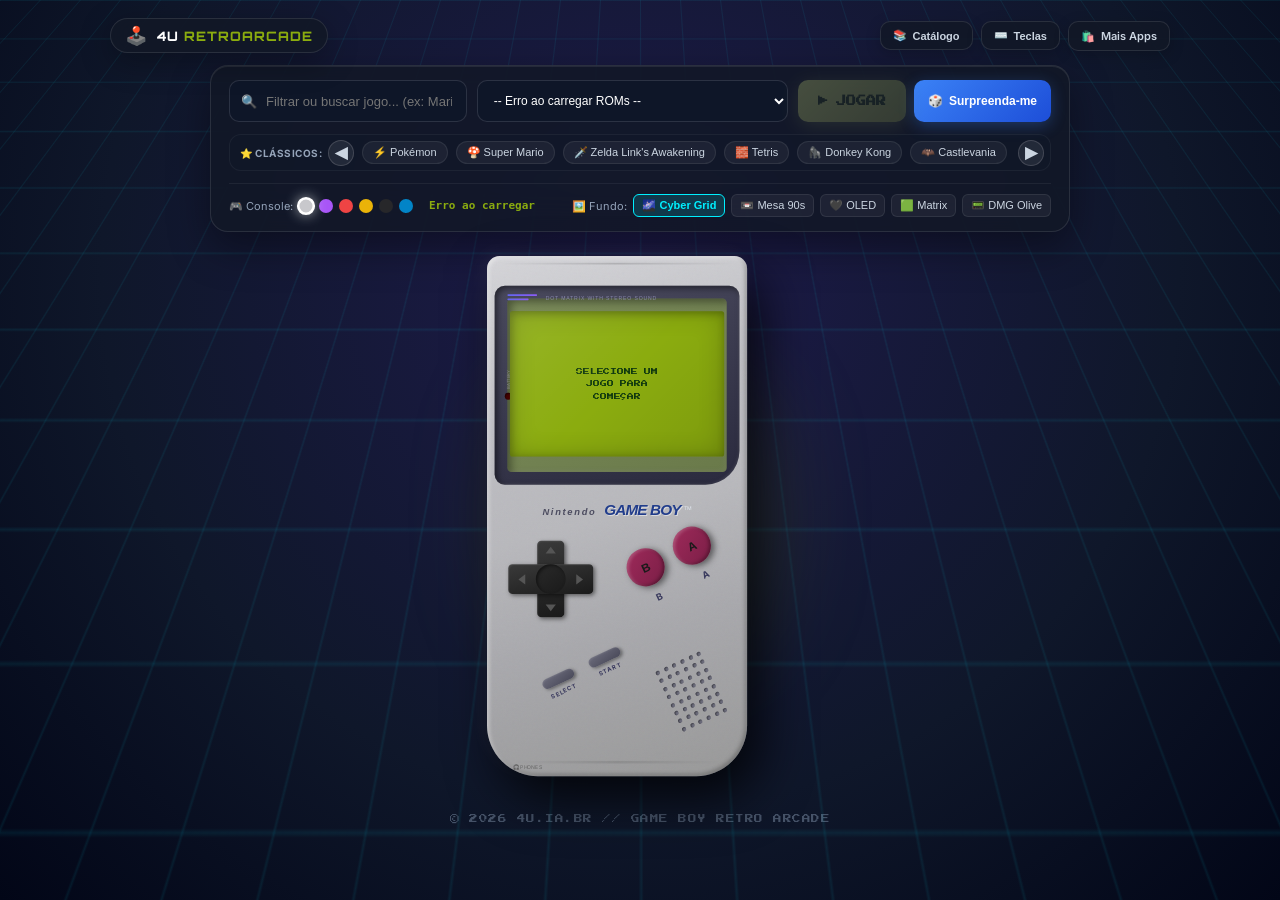
==== index.html @ d4510897 "deploy: auto-sync gameboy" ====
<!DOCTYPE html>
<html lang="pt-BR">
<head>
    <meta charset="UTF-8">
    <meta name="viewport" content="width=device-width, initial-scale=1.0, maximum-scale=1.0, user-scalable=no">
    <title>Game Boy Classic // 4U RetroArcade</title>
    <link rel="preconnect" href="https://fonts.googleapis.com">
    <link rel="preconnect" href="https://fonts.gstatic.com" crossorigin>
    <link href="https://fonts.googleapis.com/css2?family=Press+Start+2P&family=Inter:wght@400;500;600;700;800&family=Orbitron:wght@600;800;900&display=swap" rel="stylesheet">
    <style>
        * {
            margin: 0;
            padding: 0;
            box-sizing: border-box;
        }

        :root {
            --accent-gb: #8bac0f;
            --accent-gb-dark: #0f380f;
            --accent-cyan: #00f0ff;
            --bg-glass: rgba(18, 24, 38, 0.85);
            --border-glass: rgba(255, 255, 255, 0.1);
        }

        body {
            min-height: 100vh;
            display: flex;
            flex-direction: column;
            align-items: center;
            justify-content: flex-start;
            font-family: 'Inter', -apple-system, BlinkMacSystemFont, sans-serif;
            color: #e2e8f0;
            position: relative;
            overflow-x: hidden;
            background-color: #0d1117;
            transition: background 0.4s ease;
        }

        /* ── THEMES DE FUNDO (WALLPAPERS) ────────────────────────── */
        body.theme-cybergrid {
            background: radial-gradient(circle at 50% 30%, #1e1b4b 0%, #0f172a 60%, #020617 100%);
        }
        body.theme-cybergrid::before {
            content: '';
            position: fixed;
            inset: 0;
            background-image: 
                linear-gradient(rgba(0, 240, 255, 0.07) 1px, transparent 1px),
                linear-gradient(90deg, rgba(0, 240, 255, 0.07) 1px, transparent 1px);
            background-size: 40px 40px;
            perspective: 600px;
            transform: perspective(300px) rotateX(25deg);
            transform-origin: center top;
            pointer-events: none;
            z-index: 0;
        }

        body.theme-90sdesk {
            background: radial-gradient(circle at 50% 20%, #291e14 0%, #17110c 60%, #0a0705 100%);
        }
        body.theme-90sdesk::before {
            content: '';
            position: fixed;
            inset: 0;
            background: radial-gradient(circle at 50% 10%, rgba(251, 191, 36, 0.15), transparent 70%);
            pointer-events: none;
            z-index: 0;
        }

        body.theme-oled {
            background: #030508;
        }
        body.theme-oled::before {
            content: '';
            position: fixed;
            inset: 0;
            background: radial-gradient(circle at 50% 40%, rgba(139, 172, 15, 0.08), transparent 60%);
            pointer-events: none;
            z-index: 0;
        }

        body.theme-matrix {
            background: radial-gradient(circle at 50% 30%, #052e16 0%, #021a0d 60%, #010d06 100%);
        }
        body.theme-matrix::before {
            content: '';
            position: fixed;
            inset: 0;
            background-image: linear-gradient(rgba(34, 197, 94, 0.08) 1px, transparent 1px);
            background-size: 100% 4px;
            pointer-events: none;
            z-index: 0;
        }

        body.theme-dmg {
            background: radial-gradient(circle at 50% 30%, #3f4e1f 0%, #273111 60%, #141a08 100%);
        }

        /* ── HEADER SUPERIOR (TOP NAV) ───────────────────────────── */
        .top-navbar {
            width: 100%;
            max-width: 1100px;
            padding: 12px 20px;
            display: flex;
            justify-content: space-between;
            align-items: center;
            z-index: 20;
            margin-top: 6px;
        }

        .brand-pill {
            display: flex;
            align-items: center;
            gap: 10px;
            background: var(--bg-glass);
            backdrop-filter: blur(16px);
            border: 1px solid var(--border-glass);
            padding: 6px 14px;
            border-radius: 999px;
            box-shadow: 0 8px 32px rgba(0,0,0,0.3);
            text-decoration: none;
            color: #fff;
            transition: all 0.2s ease;
        }
        .brand-pill:hover {
            border-color: var(--accent-gb);
            box-shadow: 0 0 15px rgba(139, 172, 15, 0.4);
        }

        .brand-icon {
            font-size: 18px;
            animation: bounce 2s infinite ease-in-out;
        }
        @keyframes bounce {
            0%, 100% { transform: translateY(0); }
            50% { transform: translateY(-3px); }
        }

        .brand-title {
            font-family: 'Orbitron', sans-serif;
            font-size: 13px;
            font-weight: 800;
            letter-spacing: 1px;
        }
        .brand-title span {
            color: var(--accent-gb);
        }

        .top-actions {
            display: flex;
            align-items: center;
            gap: 8px;
        }

        .nav-btn {
            background: var(--bg-glass);
            backdrop-filter: blur(16px);
            border: 1px solid var(--border-glass);
            color: #cbd5e1;
            padding: 7px 12px;
            border-radius: 10px;
            font-size: 11px;
            font-weight: 600;
            cursor: pointer;
            display: flex;
            align-items: center;
            gap: 6px;
            transition: all 0.2s ease;
            text-decoration: none;
            box-shadow: 0 4px 15px rgba(0,0,0,0.2);
        }
        .nav-btn:hover {
            border-color: var(--accent-cyan);
            color: #fff;
            transform: translateY(-1px);
        }

        /* ── CONTAINER PRINCIPAL ─────────────────────────────────── */
        .main-stage {
            display: flex;
            flex-direction: column;
            align-items: center;
            gap: 14px;
            z-index: 10;
            width: 100%;
            max-width: 1000px;
            padding: 0 16px 30px;
        }

        /* ── PAINEL DE CONTROLE / SELEÇÃO DE JOGOS ───────────────── */
        .control-dock {
            width: 100%;
            max-width: 860px;
            background: var(--bg-glass);
            backdrop-filter: blur(20px);
            border: 1px solid var(--border-glass);
            border-radius: 18px;
            padding: 14px 18px;
            box-shadow: 0 16px 40px rgba(0, 0, 0, 0.4), inset 0 1px 0 rgba(255,255,255,0.08);
            display: flex;
            flex-direction: column;
            gap: 12px;
            animation: fadeInDown 0.3s ease;
        }

        .dock-main-row {
            display: flex;
            align-items: center;
            gap: 10px;
            flex-wrap: wrap;
        }

        /* Input de Busca com autocomplete instantâneo */
        .search-wrap {
            position: relative;
            flex: 1;
            min-width: 220px;
        }

        .search-icon {
            position: absolute;
            left: 12px;
            top: 50%;
            transform: translateY(-50%);
            font-size: 13px;
            color: #94a3b8;
            pointer-events: none;
        }

        .search-input {
            width: 100%;
            height: 42px;
            background: rgba(15, 23, 42, 0.85);
            border: 1px solid rgba(255, 255, 255, 0.12);
            border-radius: 10px;
            padding: 0 14px 0 36px;
            color: #fff;
            font-size: 13px;
            font-weight: 500;
            outline: none;
            transition: all 0.2s ease;
        }
        .search-input:focus {
            border-color: var(--accent-gb);
            box-shadow: 0 0 15px rgba(139, 172, 15, 0.3);
            background: rgba(15, 23, 42, 0.95);
        }

        /* Dropdown nativo estilizado */
        .rom-dropdown {
            height: 42px;
            background: rgba(15, 23, 42, 0.85);
            color: #fff;
            padding: 0 12px;
            border: 1px solid rgba(255, 255, 255, 0.12);
            border-radius: 10px;
            font-size: 12px;
            cursor: pointer;
            outline: none;
            flex: 1.2;
            min-width: 200px;
            transition: all 0.2s ease;
        }
        .rom-dropdown:focus {
            border-color: var(--accent-gb);
        }
        .rom-dropdown option {
            background: #0f172a;
            color: #fff;
            padding: 8px;
        }

        .action-btn-play {
            height: 42px;
            background: linear-gradient(135deg, #8bac0f 0%, #607908 100%);
            color: #0f380f;
            border: none;
            padding: 0 20px;
            border-radius: 10px;
            font-family: 'Press Start 2P', cursive;
            font-size: 10px;
            font-weight: 700;
            cursor: pointer;
            box-shadow: 0 4px 20px rgba(139, 172, 15, 0.4);
            display: inline-flex;
            align-items: center;
            gap: 8px;
            transition: all 0.2s ease;
            white-space: nowrap;
        }
        .action-btn-play:hover:not(:disabled) {
            transform: translateY(-2px) scale(1.02);
            box-shadow: 0 6px 25px rgba(139, 172, 15, 0.6);
            filter: brightness(1.1);
        }
        .action-btn-play:active:not(:disabled) {
            transform: translateY(0);
        }
        .action-btn-play:disabled {
            opacity: 0.4;
            cursor: not-allowed;
            filter: grayscale(0.6);
        }

        .action-btn-random {
            height: 42px;
            background: linear-gradient(135deg, #3b82f6 0%, #1d4ed8 100%);
            color: #fff;
            border: none;
            padding: 0 14px;
            border-radius: 10px;
            font-size: 12px;
            font-weight: 600;
            cursor: pointer;
            display: inline-flex;
            align-items: center;
            gap: 6px;
            transition: all 0.2s ease;
            box-shadow: 0 4px 15px rgba(59, 130, 246, 0.3);
        }
        .action-btn-random:hover {
            transform: translateY(-1px);
            box-shadow: 0 6px 20px rgba(59, 130, 246, 0.5);
        }

        /* ── LINHA DE FAVORITOS (QUICK PICKS CAROUSEL) ───────────── */
        .quick-picks-container {
            display: flex;
            align-items: center;
            gap: 6px;
            position: relative;
            width: 100%;
            background: rgba(15, 23, 42, 0.4);
            border-radius: 12px;
            padding: 4px 6px;
            border: 1px solid rgba(255, 255, 255, 0.05);
        }

        .quick-picks-bar {
            display: flex;
            align-items: center;
            gap: 8px;
            overflow-x: auto;
            scroll-behavior: smooth;
            padding: 2px 2px;
            -webkit-overflow-scrolling: touch;
            scrollbar-width: none; /* Firefox */
            flex: 1;
        }
        .quick-picks-bar::-webkit-scrollbar {
            display: none; /* Chrome/Safari */
        }

        .carousel-nav-btn {
            background: rgba(255, 255, 255, 0.08);
            border: 1px solid rgba(255, 255, 255, 0.15);
            color: #cbd5e1;
            width: 26px;
            height: 26px;
            min-width: 26px;
            border-radius: 50%;
            display: flex;
            align-items: center;
            justify-content: center;
            cursor: pointer;
            font-size: 16px;
            font-weight: 700;
            line-height: 1;
            transition: all 0.2s ease;
            user-select: none;
            z-index: 5;
        }
        .carousel-nav-btn:hover {
            background: var(--accent-gb);
            color: #0f380f;
            border-color: var(--accent-gb);
            transform: scale(1.15);
            box-shadow: 0 0 10px rgba(139, 172, 15, 0.5);
        }
        .carousel-nav-btn:active {
            transform: scale(0.95);
        }

        .quick-label {
            font-size: 10px;
            font-weight: 700;
            color: #94a3b8;
            text-transform: uppercase;
            letter-spacing: 0.5px;
            white-space: nowrap;
            display: flex;
            align-items: center;
            gap: 4px;
            padding-left: 4px;
        }

        .quick-chip {
            background: rgba(255, 255, 255, 0.05);
            border: 1px solid rgba(255, 255, 255, 0.08);
            border-radius: 999px;
            padding: 4px 10px;
            font-size: 11px;
            font-weight: 500;
            color: #cbd5e1;
            cursor: pointer;
            white-space: nowrap;
            display: inline-flex;
            align-items: center;
            gap: 5px;
            transition: all 0.15s ease;
        }
        .quick-chip:hover {
            background: rgba(139, 172, 15, 0.15);
            border-color: var(--accent-gb);
            color: #fff;
            transform: translateY(-1px);
        }

        /* ── BARRA DE CUSTOMIZAÇÃO & CONTROLES RÁPIDOS ────────────── */
        .dock-action-btns {
            display: flex;
            align-items: center;
            gap: 8px;
        }

        .dock-footer-top {
            display: flex;
            align-items: center;
            gap: 16px;
        }

        .wallpapers-scroll {
            display: flex;
            align-items: center;
            gap: 6px;
        }

        .dock-footer-row {
            display: flex;
            justify-content: space-between;
            align-items: center;
            flex-wrap: wrap;
            gap: 10px;
            padding-top: 10px;
            border-top: 1px solid rgba(255, 255, 255, 0.06);
            font-size: 11px;
            color: #94a3b8;
        }

        .dock-pills-group {
            display: flex;
            align-items: center;
            gap: 6px;
            flex-wrap: wrap;
        }

        .pill-toggle-btn {
            background: rgba(255, 255, 255, 0.05);
            border: 1px solid rgba(255, 255, 255, 0.08);
            padding: 4px 8px;
            border-radius: 6px;
            color: #cbd5e1;
            font-size: 11px;
            cursor: pointer;
            display: inline-flex;
            align-items: center;
            gap: 4px;
            transition: all 0.15s ease;
        }
        .pill-toggle-btn:hover {
            border-color: var(--accent-cyan);
            color: #fff;
        }
        .pill-toggle-btn.active {
            background: rgba(0, 240, 255, 0.15);
            border-color: var(--accent-cyan);
            color: var(--accent-cyan);
            font-weight: 600;
        }

        /* Color skin dots */
        .skin-dot {
            width: 14px;
            height: 14px;
            border-radius: 50%;
            cursor: pointer;
            border: 2px solid transparent;
            transition: all 0.2s ease;
        }
        .skin-dot:hover, .skin-dot.active {
            transform: scale(1.3);
            border-color: #fff;
            box-shadow: 0 0 10px rgba(255,255,255,0.6);
        }

        /* ── AMBIENTE / GAMEBOY STAGE ────────────────────────────── */
        .stage-backdrop {
            position: relative;
            display: flex;
            justify-content: center;
            align-items: center;
            padding: 10px;
        }

        /* Ambient Glow behind GameBoy */
        .stage-glow {
            position: absolute;
            width: 320px;
            height: 520px;
            border-radius: 40px;
            background: radial-gradient(circle, rgba(139, 172, 15, 0.25) 0%, transparent 70%);
            filter: blur(40px);
            z-index: 1;
            pointer-events: none;
            transition: all 0.4s ease;
        }

        /* ── GAMEBOY ORIGINAL REPLICA & SKINS ────────────────────── */
        .gameboy-wrap {
            width: 306px;
            height: 520px;
            display: flex;
            justify-content: center;
            align-items: flex-start;
            position: relative;
            z-index: 2;
        }

        .gameboy {
            width: 360px;
            height: 612px;
            transform: scale(0.85);
            transform-origin: top left;
            border-radius: 15px 15px 60px 60px;
            position: relative;
            overflow: hidden;
            transition: all 0.3s ease;
            box-shadow: 
                inset 2px 2px 5px rgba(255,255,255,0.5),
                inset -2px -2px 5px rgba(0,0,0,0.3),
                15px 25px 60px rgba(0,0,0,0.8),
                -5px -5px 20px rgba(255,255,255,0.05);
        }

        /* Texture overlay */
        .gameboy::before {
            content: '';
            position: absolute;
            top: 0; left: 0; right: 0; bottom: 0;
            background: url("data:image/svg+xml,%3Csvg viewBox='0 0 100 100' xmlns='http://www.w3.org/2000/svg'%3E%3Cfilter id='noise'%3E%3CfeTurbulence type='fractalNoise' baseFrequency='0.9' numOctaves='4' /%3E%3C/filter%3E%3Crect width='100%25' height='100%25' filter='url(%23noise)' opacity='0.03'/%3E%3C/svg%3E");
            pointer-events: none;
            border-radius: inherit;
        }

        /* Top edge line */
        .gameboy::after {
            content: '';
            position: absolute;
            top: 8px; left: 15px; right: 15px;
            height: 2px;
            background: linear-gradient(90deg, transparent, rgba(0,0,0,0.15), transparent);
        }

        /* SKIN: Classic DMG-01 (Default Gray) */
        .gameboy.skin-classic {
            background: linear-gradient(165deg, #d4d4d8 0%, #c8c8cc 15%, #bdbdc2 30%, #b8b8bc 50%, #a8a8ac 70%, #989898 100%);
        }

        /* SKIN: Atomic Purple (Clear Purple) */
        .gameboy.skin-atomic-purple {
            background: linear-gradient(165deg, rgba(168, 85, 247, 0.9) 0%, rgba(126, 34, 206, 0.95) 50%, rgba(88, 28, 135, 0.98) 100%);
            box-shadow: 
                inset 2px 2px 8px rgba(255,255,255,0.6),
                inset -2px -2px 8px rgba(0,0,0,0.5),
                0 0 50px rgba(168, 85, 247, 0.35);
        }

        /* SKIN: Play It Loud! Red */
        .gameboy.skin-red {
            background: linear-gradient(165deg, #ef4444 0%, #dc2626 40%, #991b1b 100%);
        }

        /* SKIN: Play It Loud! Yellow */
        .gameboy.skin-yellow {
            background: linear-gradient(165deg, #fde047 0%, #eab308 50%, #a16207 100%);
        }

        /* SKIN: Stealth Black */
        .gameboy.skin-black {
            background: linear-gradient(165deg, #3f3f46 0%, #27272a 40%, #18181b 100%);
        }

        /* SKIN: Cool Blue */
        .gameboy.skin-blue {
            background: linear-gradient(165deg, #38bdf8 0%, #0284c7 50%, #0369a1 100%);
        }

        /* Screen housing */
        .screen-housing {
            width: 288px;
            height: 234px;
            background: linear-gradient(165deg, #4a4a5e 0%, #3a3a4e 50%, #2a2a3e 100%);
            margin: 35px auto 20px;
            border-radius: 12px 12px 40px 12px;
            padding: 15px;
            box-shadow: 
                inset 3px 3px 8px rgba(0,0,0,0.5),
                inset -1px -1px 3px rgba(255,255,255,0.1);
            position: relative;
        }

        .screen-lines {
            position: absolute;
            top: 10px;
            left: 15px;
            display: flex;
            flex-direction: column;
            gap: 3px;
        }

        .screen-line {
            height: 2px;
            background: linear-gradient(90deg, #6366f1, #8b5cf6);
            border-radius: 1px;
        }
        .screen-line:nth-child(1) { width: 35px; }
        .screen-line:nth-child(2) { width: 25px; }

        .dot-matrix-text {
            position: absolute;
            top: 12px;
            left: 60px;
            font-size: 6px;
            font-family: Arial, sans-serif;
            color: #8888aa;
            letter-spacing: 1px;
        }

        .battery-led {
            position: absolute;
            top: 50%;
            left: 12px;
            transform: translateY(-50%);
            display: flex;
            flex-direction: column;
            align-items: center;
            gap: 5px;
        }

        .battery-text {
            font-size: 5px;
            color: #888;
            writing-mode: vertical-rl;
            text-orientation: mixed;
            transform: rotate(180deg);
        }

        .led {
            width: 8px;
            height: 8px;
            background: #440000;
            border-radius: 50%;
            box-shadow: inset 1px 1px 2px rgba(0,0,0,0.5);
        }
        .led.on {
            background: radial-gradient(circle at 30% 30%, #ff4444, #cc0000);
            box-shadow: 0 0 10px #ff0000, 0 0 20px #ff000088, inset 1px 1px 2px rgba(255,255,255,0.3);
            animation: led-pulse 2s ease-in-out infinite;
        }
        @keyframes led-pulse {
            0%, 100% { opacity: 1; }
            50% { opacity: 0.8; }
        }

        .screen-bezel {
            width: 100%;
            height: 100%;
            background: linear-gradient(145deg, #7a8a5a, #6a7a4a);
            border-radius: 5px;
            padding: 15px 12px;
            box-shadow: inset 4px 4px 10px rgba(0,0,0,0.4), inset -2px -2px 5px rgba(255,255,255,0.1);
            display: flex;
            flex-direction: column;
            align-items: center;
        }

        .screen {
            width: 252px;
            height: 171px;
            background: #8bac0f;
            border-radius: 3px;
            position: relative;
            overflow: hidden;
            box-shadow: inset 0 0 30px rgba(0,0,0,0.2), inset 2px 2px 10px rgba(0,0,0,0.3);
        }
        .screen.active {
            background: #0f380f;
        }
        .screen::after {
            content: '';
            position: absolute;
            top: 0; left: 0; right: 0; bottom: 0;
            background: linear-gradient(135deg, rgba(255,255,255,0.1) 0%, transparent 50%, rgba(0,0,0,0.1) 100%);
            pointer-events: none;
            z-index: 100;
        }

        #emulator {
            width: 252px !important;
            height: 171px !important;
        }

        .screen-placeholder {
            width: 100%;
            height: 100%;
            display: flex;
            flex-direction: column;
            justify-content: center;
            align-items: center;
            color: #0f380f;
            font-family: 'Press Start 2P', cursive;
            text-align: center;
            padding: 20px;
        }
        .screen-placeholder.hidden {
            display: none;
        }
        .screen-placeholder p {
            font-size: 8px;
            line-height: 1.8;
        }

        .logo-area {
            margin-top: 15px;
            text-align: center;
        }
        .nintendo-text {
            font-family: Arial, sans-serif;
            font-size: 11px;
            font-weight: bold;
            font-style: italic;
            color: #4a4a5e;
            letter-spacing: 2px;
        }
        .gameboy-text {
            font-family: Arial, sans-serif;
            font-size: 18px;
            font-weight: 900;
            font-style: italic;
            color: #1e3a8a;
            letter-spacing: -1px;
            margin-left: 5px;
            text-shadow: 1px 1px 0 rgba(255,255,255,0.5);
        }
        .tm {
            font-size: 6px;
            vertical-align: super;
        }

        /* Controls Section */
        .controls-section {
            padding: 20px 25px;
            display: flex;
            justify-content: space-between;
            align-items: flex-start;
        }

        /* D-Pad */
        .dpad-container {
            position: relative;
            width: 100px;
            height: 100px;
        }
        .dpad {
            position: absolute;
            top: 50%; left: 50%;
            transform: translate(-50%, -50%);
            width: 100px; height: 100px;
        }
        .dpad-vertical {
            width: 32px;
            height: 90px;
            background: linear-gradient(165deg, #3a3a3a 0%, #2a2a2a 50%, #1a1a1a 100%);
            border-radius: 5px;
            position: absolute;
            top: 50%; left: 50%;
            transform: translate(-50%, -50%);
            box-shadow: 2px 2px 5px rgba(0,0,0,0.5), inset 1px 1px 2px rgba(255,255,255,0.1);
        }
        .dpad-horizontal {
            width: 100px;
            height: 35px;
            background: linear-gradient(165deg, #3a3a3a 0%, #2a2a2a 50%, #1a1a1a 100%);
            border-radius: 5px;
            position: absolute;
            top: 50%; left: 50%;
            transform: translate(-50%, -50%);
            box-shadow: 2px 2px 5px rgba(0,0,0,0.5), inset 1px 1px 2px rgba(255,255,255,0.1);
        }
        .dpad-center {
            width: 35px;
            height: 35px;
            background: linear-gradient(145deg, #2a2a2a, #1a1a1a);
            border-radius: 50%;
            position: absolute;
            top: 50%; left: 50%;
            transform: translate(-50%, -50%);
            z-index: 2;
            box-shadow: inset 2px 2px 4px rgba(0,0,0,0.5);
        }
        .dpad-btn {
            position: absolute;
            background: transparent;
            cursor: pointer;
            z-index: 10;
            display: flex;
            justify-content: center;
            align-items: center;
            transition: all 0.05s;
            user-select: none;
            -webkit-tap-highlight-color: transparent;
        }
        .dpad-btn:active, .dpad-btn.pressed {
            filter: brightness(0.7);
        }
        .dpad-btn.up { top: 0; left: 50%; transform: translateX(-50%); width: 32px; height: 32px; }
        .dpad-btn.down { bottom: 0; left: 50%; transform: translateX(-50%); width: 32px; height: 32px; }
        .dpad-btn.left { left: 0; top: 50%; transform: translateY(-50%); width: 32px; height: 35px; }
        .dpad-btn.right { right: 0; top: 50%; transform: translateY(-50%); width: 32px; height: 35px; }

        .dpad-arrow {
            width: 0; height: 0;
            pointer-events: none;
        }
        .dpad-btn.up .dpad-arrow { border-left: 6px solid transparent; border-right: 6px solid transparent; border-bottom: 8px solid #555; }
        .dpad-btn.down .dpad-arrow { border-left: 6px solid transparent; border-right: 6px solid transparent; border-top: 8px solid #555; }
        .dpad-btn.left .dpad-arrow { border-top: 6px solid transparent; border-bottom: 6px solid transparent; border-right: 8px solid #555; }
        .dpad-btn.right .dpad-arrow { border-top: 6px solid transparent; border-bottom: 6px solid transparent; border-left: 8px solid #555; }
        .dpad-btn:active .dpad-arrow, .dpad-btn.pressed .dpad-arrow { filter: brightness(1.5); }

        /* AB Buttons */
        .ab-buttons {
            display: flex;
            gap: 15px;
            transform: rotate(-25deg);
            margin-right: 10px;
        }
        .ab-button-container {
            display: flex;
            flex-direction: column;
            align-items: center;
            gap: 8px;
        }
        .ab-button {
            width: 45px;
            height: 45px;
            background: linear-gradient(145deg, #9e2a5a, #7a1e46);
            border-radius: 50%;
            box-shadow: 3px 3px 8px rgba(0,0,0,0.5), inset 2px 2px 4px rgba(255,255,255,0.2), inset -2px -2px 4px rgba(0,0,0,0.3);
            display: flex;
            justify-content: center;
            align-items: center;
            color: #1a1a1a;
            font-family: Arial, sans-serif;
            font-size: 14px;
            font-weight: bold;
            cursor: pointer;
            transition: all 0.05s;
            user-select: none;
            -webkit-tap-highlight-color: transparent;
        }
        .ab-button:active, .ab-button.pressed {
            transform: scale(0.92);
            box-shadow: 1px 1px 4px rgba(0,0,0,0.5), inset 3px 3px 8px rgba(0,0,0,0.5);
            background: linear-gradient(145deg, #7a1e46, #5a1636);
        }
        .ab-label {
            font-size: 11px;
            font-weight: bold;
            color: #3a3a5e;
        }

        /* Select/Start */
        .select-start {
            display: flex;
            gap: 20px;
            margin: 10px auto 0;
            padding-left: 60px;
            transform: rotate(-25deg);
        }
        .ss-button-container {
            display: flex;
            flex-direction: column;
            align-items: center;
            gap: 5px;
        }
        .ss-button {
            width: 40px;
            height: 12px;
            background: linear-gradient(165deg, #6a6a7a 0%, #5a5a6a 50%, #4a4a5a 100%);
            border-radius: 6px;
            box-shadow: 2px 2px 4px rgba(0,0,0,0.4), inset 1px 1px 2px rgba(255,255,255,0.1);
            cursor: pointer;
            transition: all 0.05s;
            -webkit-tap-highlight-color: transparent;
        }
        .ss-button:active, .ss-button.pressed {
            transform: scale(0.92);
            box-shadow: 1px 1px 2px rgba(0,0,0,0.4), inset 2px 2px 4px rgba(0,0,0,0.4);
            background: linear-gradient(165deg, #5a5a6a 0%, #4a4a5a 50%, #3a3a4a 100%);
        }
        .ss-label {
            font-size: 7px;
            font-weight: bold;
            color: #3a3a5e;
            letter-spacing: 1px;
        }

        /* Speaker */
        .speaker {
            position: absolute;
            bottom: 40px;
            right: 30px;
            width: 60px;
            height: 100px;
            transform: rotate(-25deg);
            display: grid;
            grid-template-columns: repeat(6, 1fr);
            grid-template-rows: repeat(10, 1fr);
            gap: 4px;
        }
        .speaker-hole {
            width: 5px;
            height: 5px;
            background: linear-gradient(145deg, #7a7a8a, #6a6a7a);
            border-radius: 50%;
            box-shadow: inset 1px 1px 2px rgba(0,0,0,0.5);
        }

        .bottom-edge {
            position: absolute;
            bottom: 15px;
            left: 50%;
            transform: translateX(-50%);
            width: 80%;
            height: 3px;
            background: linear-gradient(90deg, transparent, rgba(0,0,0,0.1), transparent);
        }
        .phones-jack {
            position: absolute;
            bottom: 8px;
            left: 30px;
            font-size: 6px;
            color: #666;
        }

        /* ── MODAL: CATÁLOGO COMPLETO / GUIA DE CONTROLES ─────────── */
        .modal-overlay {
            position: fixed;
            inset: 0;
            background: rgba(3, 5, 8, 0.85);
            backdrop-filter: blur(16px);
            z-index: 999;
            display: flex;
            align-items: center;
            justify-content: center;
            padding: 20px;
            opacity: 0;
            pointer-events: none;
            transition: all 0.25s ease;
        }
        .modal-overlay.show {
            opacity: 1;
            pointer-events: auto;
        }
        .modal-card {
            background: #0f172a;
            border: 1px solid rgba(255, 255, 255, 0.15);
            border-radius: 20px;
            width: 100%;
            max-width: 680px;
            max-height: 85vh;
            display: flex;
            flex-direction: column;
            box-shadow: 0 20px 60px rgba(0, 0, 0, 0.8), 0 0 30px rgba(139, 172, 15, 0.2);
            overflow: hidden;
            transform: scale(0.95);
            transition: transform 0.25s ease;
        }
        .modal-overlay.show .modal-card {
            transform: scale(1);
        }
        .modal-header {
            padding: 16px 20px;
            border-bottom: 1px solid rgba(255, 255, 255, 0.08);
            display: flex;
            justify-content: space-between;
            align-items: center;
        }
        .modal-header h3 {
            font-family: 'Orbitron', sans-serif;
            font-size: 15px;
            font-weight: 800;
            color: #fff;
            display: flex;
            align-items: center;
            gap: 8px;
        }
        .modal-close {
            font-size: 24px;
            color: #94a3b8;
            cursor: pointer;
            line-height: 1;
            transition: color 0.15s;
        }
        .modal-close:hover {
            color: #ef4444;
        }
        .modal-body {
            padding: 18px 20px;
            overflow-y: auto;
            flex: 1;
        }

        /* Lista no catálogo */
        .catalog-grid {
            display: grid;
            grid-template-columns: repeat(auto-fill, minmax(240px, 1fr));
            gap: 8px;
            margin-top: 12px;
        }
        .catalog-item {
            background: rgba(255, 255, 255, 0.03);
            border: 1px solid rgba(255, 255, 255, 0.06);
            border-radius: 10px;
            padding: 10px 12px;
            display: flex;
            align-items: center;
            justify-content: space-between;
            gap: 8px;
            cursor: pointer;
            transition: all 0.15s ease;
        }
        .catalog-item:hover {
            background: rgba(139, 172, 15, 0.15);
            border-color: var(--accent-gb);
            transform: translateX(2px);
        }
        .catalog-title {
            font-size: 12px;
            font-weight: 600;
            color: #f1f5f9;
            white-space: nowrap;
            overflow: hidden;
            text-overflow: ellipsis;
        }
        .catalog-ext {
            font-size: 9px;
            font-family: monospace;
            padding: 2px 6px;
            border-radius: 4px;
            background: rgba(0,0,0,0.3);
            color: var(--accent-gb);
        }

        /* Keybindings table */
        .keybindings-table {
            width: 100%;
            border-collapse: collapse;
            font-size: 13px;
        }
        .keybindings-table tr {
            border-bottom: 1px solid rgba(255, 255, 255, 0.06);
        }
        .keybindings-table td {
            padding: 10px 8px;
        }
        .key-badge {
            background: #1e293b;
            border: 1px solid #475569;
            padding: 3px 8px;
            border-radius: 6px;
            font-family: 'Press Start 2P', cursive;
            font-size: 8px;
            color: var(--accent-gb);
            display: inline-block;
        }

        /* Footer */
        footer {
            margin-top: 14px;
            margin-bottom: 12px;
            text-align: center;
            font-size: clamp(6.5px, 2.1vw, 8.5px);
            color: #64748b;
            font-family: 'Press Start 2P', cursive;
            opacity: 0.65;
            letter-spacing: 0.5px;
            white-space: nowrap;
            width: 100%;
            display: flex;
            justify-content: center;
            align-items: center;
            padding: 0 10px;
        }

        @keyframes fadeInDown {
            from { opacity: 0; transform: translateY(-10px); }
            to { opacity: 1; transform: translateY(0); }
        }

        @media (max-width: 640px) {
            .top-navbar {
                padding: 6px 10px;
                margin-top: 2px;
            }
            .brand-pill {
                padding: 4px 10px;
                gap: 6px;
            }
            .brand-icon {
                font-size: 15px;
            }
            .brand-title {
                font-size: 11px;
            }
            .top-actions {
                gap: 5px;
            }
            .nav-btn {
                padding: 5px 8px;
                font-size: 10px;
                gap: 4px;
            }
            .main-stage {
                padding: 0 8px 16px;
                gap: 8px;
            }
            .control-dock {
                padding: 8px 10px;
                gap: 7px;
                border-radius: 14px;
            }
            .dock-main-row {
                flex-direction: column;
                align-items: stretch;
                gap: 6px;
            }
            .search-wrap {
                min-width: 100%;
            }
            .search-input {
                height: 36px;
                font-size: 12px;
                padding-left: 32px;
            }
            .search-icon {
                font-size: 11px;
                left: 10px;
            }
            .rom-dropdown {
                width: 100%;
                min-width: 100%;
                height: 36px;
                font-size: 11.5px;
                padding: 0 8px;
            }
            .dock-action-btns {
                display: flex;
                gap: 6px;
                width: 100%;
            }
            .dock-action-btns .action-btn-play {
                flex: 1.5;
                height: 36px;
                font-size: 9px;
                padding: 0 10px;
                justify-content: center;
                width: auto;
            }
            .dock-action-btns .action-btn-random {
                flex: 1.2;
                height: 36px;
                font-size: 10.5px;
                padding: 0 8px;
                justify-content: center;
                white-space: nowrap;
                width: auto;
            }
            .quick-picks-container {
                padding: 3px 5px;
                gap: 4px;
            }
            .quick-label {
                font-size: 9px;
            }
            .carousel-nav-btn {
                width: 22px;
                height: 22px;
                min-width: 22px;
                font-size: 13px;
            }
            .quick-chip {
                padding: 3px 8px;
                font-size: 10px;
                gap: 3px;
            }
            .dock-footer-row {
                flex-direction: column;
                align-items: stretch;
                gap: 6px;
                padding-top: 6px;
            }
            .dock-footer-top {
                display: flex;
                justify-content: space-between;
                align-items: center;
                width: 100%;
            }
            .dock-pills-group {
                gap: 4px;
                font-size: 10px;
            }
            .skin-dot {
                width: 13px;
                height: 13px;
            }
            .wallpapers-group {
                width: 100%;
                display: flex;
                align-items: center;
                gap: 6px;
                font-size: 10px;
            }
            .wallpapers-scroll {
                display: flex;
                align-items: center;
                gap: 4px;
                overflow-x: auto;
                white-space: nowrap;
                scrollbar-width: none;
                -webkit-overflow-scrolling: touch;
                flex: 1;
                padding-bottom: 2px;
            }
            .wallpapers-scroll::-webkit-scrollbar {
                display: none;
            }
            .pill-toggle-btn {
                padding: 3px 7px;
                font-size: 10px;
                flex-shrink: 0;
            }
            footer {
                margin-top: 12px;
                margin-bottom: 10px;
                font-size: clamp(6.5px, 2.1vw, 8.5px);
                letter-spacing: 0.5px;
                white-space: nowrap;
                text-align: center;
            }
        }
    </style>
</head>
<body class="theme-cybergrid">

    <!-- TOP NAVIGATION BAR -->
    <header class="top-navbar">
        <a href="https://4u.ia.br" class="brand-pill" title="Voltar ao Portal 4U.IA.BR">
            <span class="brand-icon">🕹️</span>
            <div class="brand-title">4U <span>RETROARCADE</span></div>
        </a>

        <div class="top-actions">
            <button class="nav-btn" id="btn-open-catalog" title="Abrir catálogo com mais de 400 jogos">
                <span>📚</span> Catálogo
            </button>
            <button class="nav-btn" id="btn-open-controls" title="Ver controles e atalhos">
                <span>⌨️</span> Teclas
            </button>
            <a href="https://4u.ia.br/loja/" class="nav-btn" title="Ir para a loja de apps">
                <span>🛍️</span> Mais Apps
            </a>
        </div>
    </header>

    <!-- MAIN STAGE -->
    <main class="main-stage">

        <!-- PAINEL DE CONTROLE / SELETOR INTELIGENTE -->
        <section class="control-dock">
            <div class="dock-main-row">
                <!-- Busca com Filtro Instantâneo -->
                <div class="search-wrap">
                    <span class="search-icon">🔍</span>
                    <input type="text" id="romSearchInput" class="search-input" placeholder="Filtrar ou buscar jogo... (ex: Mario, Pokemon, Zelda)" autocomplete="off">
                    <button id="clearSearchBtn" class="clear-search-btn" title="Limpar busca" style="display:none; position:absolute; right:10px; top:50%; transform:translateY(-50%); background:rgba(255,255,255,0.1); border:none; color:#94a3b8; width:22px; height:22px; border-radius:50%; cursor:pointer; font-size:11px; align-items:center; justify-content:center;">✕</button>
                </div>

                <!-- Dropdown de ROMs -->
                <select id="romSelect" class="rom-dropdown">
                    <option value="">-- Carregando jogos... --</option>
                </select>

                <!-- Botões de Ação -->
                <div class="dock-action-btns">
                    <!-- Botão Jogar -->
                    <button id="playBtn" class="action-btn-play" disabled>
                        <span>▶</span> JOGAR
                    </button>

                    <!-- Botão Aleatório -->
                    <button id="randomBtn" class="action-btn-random" title="Escolher um jogo surpresa aleatório">
                        <span>🎲</span> Surpreenda-me
                    </button>
                </div>
            </div>

            <!-- CARROSSEL DE FAVORITOS (QUICK PICKS) COM SETAS DE NAVEGAÇÃO -->
            <div class="quick-picks-container">
                <span class="quick-label">⭐ Clássicos:</span>
                <button id="carouselPrevBtn" class="carousel-nav-btn" title="Rolar para esquerda">◀</button>
                <div class="quick-picks-bar" id="quickPicksBar">
                    <button class="quick-chip" data-query="Pokemon">⚡ Pokémon</button>
                    <button class="quick-chip" data-query="Super Mario">🍄 Super Mario</button>
                    <button class="quick-chip" data-query="Zelda">🗡️ Zelda Link's Awakening</button>
                    <button class="quick-chip" data-query="Tetris">🧱 Tetris</button>
                    <button class="quick-chip" data-query="Donkey Kong">🦍 Donkey Kong</button>
                    <button class="quick-chip" data-query="Castlevania">🦇 Castlevania</button>
                    <button class="quick-chip" data-query="Kirby">⭐ Kirby</button>
                    <button class="quick-chip" data-query="Mega Man">🤖 Mega Man</button>
                    <button class="quick-chip" data-query="Metroid">🚀 Metroid II</button>
                    <button class="quick-chip" data-query="Bomberman">💣 Bomberman</button>
                    <button class="quick-chip" data-query="Double Dragon">🥋 Double Dragon</button>
                    <button class="quick-chip" data-query="DuckTales">🦆 DuckTales</button>
                    <button class="quick-chip" data-query="Aladdin">🧞 Aladdin</button>
                    <button class="quick-chip" data-query="Earthworm Jim">🪱 Earthworm Jim</button>
                    <button class="quick-chip" data-query="Mortal Kombat">🐉 Mortal Kombat</button>
                    <button class="quick-chip" data-query="Street Fighter">🥊 Street Fighter</button>
                    <button class="quick-chip" data-query="Battletoads">🐸 Battletoads</button>
                    <button class="quick-chip" data-query="Harvest Moon">🌾 Harvest Moon</button>
                </div>
                <button id="carouselNextBtn" class="carousel-nav-btn" title="Rolar para direita">▶</button>
            </div>

            <!-- OPÇÕES DE CUSTOMIZAÇÃO (WALLPAPER & CONSOLE COLOR) -->
            <div class="dock-footer-row">
                <div class="dock-footer-top">
                    <!-- Seletor de Skin do GameBoy -->
                    <div class="dock-pills-group">
                        <span>🎮 Console:</span>
                        <div class="skin-dot active" style="background:#c8c8cc;" data-skin="skin-classic" title="Classic Gray (1989)"></div>
                        <div class="skin-dot" style="background:#a855f7;" data-skin="skin-atomic-purple" title="Atomic Purple (Translúcido)"></div>
                        <div class="skin-dot" style="background:#ef4444;" data-skin="skin-red" title="Play It Loud! Red"></div>
                        <div class="skin-dot" style="background:#eab308;" data-skin="skin-yellow" title="Play It Loud! Yellow"></div>
                        <div class="skin-dot" style="background:#27272a;" data-skin="skin-black" title="Stealth Black"></div>
                        <div class="skin-dot" style="background:#0284c7;" data-skin="skin-blue" title="Cool Blue"></div>
                    </div>

                    <!-- Badge de contagem total -->
                    <div id="romCountBadge" style="font-family: monospace; font-size: 11px; color: var(--accent-gb); font-weight: bold;">
                        400+ ROMs
                    </div>
                </div>

                <!-- Seletor de Wallpaper de Fundo -->
                <div class="dock-pills-group wallpapers-group">
                    <span>🖼️ Fundo:</span>
                    <div class="wallpapers-scroll">
                        <button class="pill-toggle-btn active" data-theme="theme-cybergrid">🌌 Cyber Grid</button>
                        <button class="pill-toggle-btn" data-theme="theme-90sdesk">📼 Mesa 90s</button>
                        <button class="pill-toggle-btn" data-theme="theme-oled">🖤 OLED</button>
                        <button class="pill-toggle-btn" data-theme="theme-matrix">🟩 Matrix</button>
                        <button class="pill-toggle-btn" data-theme="theme-dmg">📟 DMG Olive</button>
                    </div>
                </div>
            </div>
        </section>

        <!-- GAMEBOY CONSOLE STAGE -->
        <div class="stage-backdrop">
            <div class="stage-glow" id="stageGlow"></div>

            <div class="gameboy-wrap">
                <div class="gameboy skin-classic" id="gameboyConsole">
                    <!-- Screen Housing -->
                    <div class="screen-housing">
                        <!-- Decorative lines -->
                        <div class="screen-lines">
                            <div class="screen-line"></div>
                            <div class="screen-line"></div>
                        </div>
                        
                        <!-- DOT MATRIX text -->
                        <div class="dot-matrix-text">DOT MATRIX WITH STEREO SOUND</div>
                        
                        <!-- Battery LED -->
                        <div class="battery-led">
                            <span class="battery-text">BATTERY</span>
                            <div id="powerLed" class="led"></div>
                        </div>
                        
                        <!-- Screen Bezel -->
                        <div class="screen-bezel">
                            <div id="screen" class="screen">
                                <div id="screenPlaceholder" class="screen-placeholder">
                                    <p>SELECIONE UM<br>JOGO PARA<br>COMEÇAR</p>
                                </div>
                                <div id="emulator"></div>
                            </div>
                        </div>
                    </div>
                    
                    <!-- Nintendo / GAME BOY Logo -->
                    <div class="logo-area">
                        <span class="nintendo-text">Nintendo</span>
                        <span class="gameboy-text">GAME BOY</span>
                        <span class="tm">TM</span>
                    </div>
                    
                    <!-- Controls Section -->
                    <div class="controls-section">
                        <!-- D-Pad -->
                        <div class="dpad-container">
                            <div class="dpad">
                                <div class="dpad-vertical"></div>
                                <div class="dpad-horizontal"></div>
                                <div class="dpad-center"></div>
                                <!-- Clickable D-Pad buttons -->
                                <div class="dpad-btn up" id="dpadUp"><div class="dpad-arrow"></div></div>
                                <div class="dpad-btn down" id="dpadDown"><div class="dpad-arrow"></div></div>
                                <div class="dpad-btn left" id="dpadLeft"><div class="dpad-arrow"></div></div>
                                <div class="dpad-btn right" id="dpadRight"><div class="dpad-arrow"></div></div>
                            </div>
                        </div>
                        
                        <!-- A/B Buttons -->
                        <div class="ab-buttons">
                            <div class="ab-button-container">
                                <div class="ab-button" id="btnB">B</div>
                                <span class="ab-label">B</span>
                            </div>
                            <div class="ab-button-container">
                                <div class="ab-button" id="btnA">A</div>
                                <span class="ab-label">A</span>
                            </div>
                        </div>
                    </div>
                    
                    <!-- Select/Start -->
                    <div class="select-start">
                        <div class="ss-button-container">
                            <div class="ss-button" id="btnSelect"></div>
                            <span class="ss-label">SELECT</span>
                        </div>
                        <div class="ss-button-container">
                            <div class="ss-button" id="btnStart"></div>
                            <span class="ss-label">START</span>
                        </div>
                    </div>
                    
                    <!-- Speaker -->
                    <div class="speaker">
                        <script>
                            for (let i = 0; i < 48; i++) {
                                document.write('<div class="speaker-hole"></div>');
                            }
                        </script>
                    </div>
                    
                    <!-- Bottom decorations -->
                    <div class="bottom-edge"></div>
                    <div class="phones-jack">🎧 PHONES</div>
                </div>
            </div>
        </div>

        <footer>
            &copy; 2026 4U.IA.BR // GAME BOY RETRO ARCADE
        </footer>
    </main>

    <!-- MODAL: CATÁLOGO COMPLETO -->
    <div id="catalogModal" class="modal-overlay">
        <div class="modal-card">
            <div class="modal-header">
                <h3><span>📚</span> Catálogo Completo de Jogos</h3>
                <span class="modal-close" id="btnCloseCatalog">×</span>
            </div>
            <div class="modal-body">
                <input type="text" id="modalSearchInput" class="search-input" placeholder="Buscar no catálogo completo..." autocomplete="off">
                <div class="catalog-grid" id="catalogGrid">
                    <!-- Populated dynamically -->
                </div>
            </div>
        </div>
    </div>

    <!-- MODAL: GUIA DE TECLADO / CONTROLES -->
    <div id="controlsModal" class="modal-overlay">
        <div class="modal-card" style="max-width: 480px;">
            <div class="modal-header">
                <h3><span>⌨️</span> Controles e Teclas</h3>
                <span class="modal-close" id="btnCloseControls">×</span>
            </div>
            <div class="modal-body">
                <table class="keybindings-table">
                    <tr>
                        <td><strong>Direcionais (D-Pad)</strong></td>
                        <td><span class="key-badge">Setas ↑ ↓ ← →</span> ou <span class="key-badge">W A S D</span></td>
                    </tr>
                    <tr>
                        <td><strong>Botão A</strong></td>
                        <td><span class="key-badge">X</span> ou <span class="key-badge">L</span></td>
                    </tr>
                    <tr>
                        <td><strong>Botão B</strong></td>
                        <td><span class="key-badge">Z</span> ou <span class="key-badge">K</span></td>
                    </tr>
                    <tr>
                        <td><strong>START</strong></td>
                        <td><span class="key-badge">Enter</span></td>
                    </tr>
                    <tr>
                        <td><strong>SELECT</strong></td>
                        <td><span class="key-badge">Shift</span></td>
                    </tr>
                    <tr>
                        <td><strong>Modo Turbo (Fast Forward)</strong></td>
                        <td><span class="key-badge">Espaço</span></td>
                    </tr>
                    <tr>
                        <td><strong>Touch & Mouse</strong></td>
                        <td>Clique nos botões físicos do próprio Game Boy!</td>
                    </tr>
                </table>
            </div>
        </div>
    </div>

    <script>
        let allRomsData = [];

        // ── CARREGAMENTO DE ROMS DO PHP ──────────────────────────────
        async function loadRomList() {
            const select = document.getElementById('romSelect');
            const playBtn = document.getElementById('playBtn');
            const badge = document.getElementById('romCountBadge');
            
            select.innerHTML = '<option value="">-- Carregando jogos... --</option>';
            playBtn.disabled = true;
            
            try {
                const response = await fetch('roms.php');
                const data = await response.json();
                
                if (data.success && data.roms.length > 0) {
                    allRomsData = data.roms;
                    populateDropdown(allRomsData);
                    populateCatalogModal(allRomsData);
                    badge.textContent = `${data.count} Jogos`;
                    playBtn.disabled = false;
                } else {
                    select.innerHTML = '<option value="">-- Nenhuma ROM encontrada em /roms --</option>';
                    badge.textContent = '0 ROMs';
                }
            } catch (error) {
                console.error('Erro ao carregar ROMs:', error);
                select.innerHTML = '<option value="">-- Erro ao carregar ROMs --</option>';
                badge.textContent = 'Erro ao carregar';
            }
        }

        function populateDropdown(roms, selectedPath = null) {
            const select = document.getElementById('romSelect');
            select.innerHTML = '<option value="">-- Selecione um jogo para jogar --</option>';
            roms.forEach(rom => {
                const option = document.createElement('option');
                option.value = rom.path;
                option.textContent = rom.name;
                option.dataset.extension = rom.extension;
                select.appendChild(option);
            });
            if (selectedPath) {
                select.value = selectedPath;
            } else if (roms.length > 0 && !select.value) {
                select.selectedIndex = 1; // Pre-select first game
            }
        }

        function populateCatalogModal(roms) {
            const grid = document.getElementById('catalogGrid');
            grid.innerHTML = '';
            roms.forEach(rom => {
                const item = document.createElement('div');
                item.className = 'catalog-item';
                item.innerHTML = `
                    <span class="catalog-title" title="${rom.name}">${rom.name}</span>
                    <span class="catalog-ext">${rom.extension.toUpperCase()}</span>
                `;
                item.onclick = () => {
                    document.getElementById('catalogModal').classList.remove('show');
                    document.getElementById('romSelect').value = rom.path;
                    loadEmulator(rom.path);
                };
                grid.appendChild(item);
            });
        }

        // ── FILTRAGEM INSTANTÂNEA DE BUSCA & VISIBILIDADE TOTAL ──────
        const searchInput = document.getElementById('romSearchInput');
        const clearBtn = document.getElementById('clearSearchBtn');

        searchInput.addEventListener('input', () => {
            const query = searchInput.value.toLowerCase().trim();
            clearBtn.style.display = query ? 'flex' : 'none';

            if (!query) {
                populateDropdown(allRomsData);
                return;
            }

            const matching = allRomsData.filter(r => r.name.toLowerCase().includes(query));
            const select = document.getElementById('romSelect');
            select.innerHTML = '';

            // 1. Grupo com os resultados da busca no topo
            if (matching.length > 0) {
                const matchGroup = document.createElement('optgroup');
                matchGroup.label = `⭐ Encontrados (${matching.length})`;
                matching.forEach(rom => {
                    const opt = document.createElement('option');
                    opt.value = rom.path;
                    opt.textContent = rom.name;
                    matchGroup.appendChild(opt);
                });
                select.appendChild(matchGroup);
            } else {
                const noOpt = document.createElement('option');
                noOpt.value = '';
                noOpt.textContent = '-- Nenhum jogo encontrado na busca --';
                select.appendChild(noOpt);
            }

            // 2. Grupo com TODOS os 1291 jogos logo abaixo (sempre disponíveis)
            const allGroup = document.createElement('optgroup');
            allGroup.label = `📚 Todos os Jogos (${allRomsData.length})`;
            allRomsData.forEach(rom => {
                const opt = document.createElement('option');
                opt.value = rom.path;
                opt.textContent = rom.name;
                allGroup.appendChild(opt);
            });
            select.appendChild(allGroup);

            // Selecionar o primeiro encontrado
            if (matching.length > 0) {
                select.value = matching[0].path;
            }
        });

        clearBtn.addEventListener('click', () => {
            searchInput.value = '';
            clearBtn.style.display = 'none';
            populateDropdown(allRomsData);
            searchInput.focus();
        });

        // Quick Picks Chips (Seleciona diretamente na lista completa de 1291 jogos!)
        document.querySelectorAll('.quick-chip').forEach(chip => {
            chip.addEventListener('click', () => {
                const query = chip.getAttribute('data-query').toLowerCase();
                const matched = allRomsData.find(r => r.name.toLowerCase().includes(query));
                
                if (matched) {
                    // Garantir que a lista completa está no dropdown com o jogo selecionado
                    populateDropdown(allRomsData, matched.path);
                    loadEmulator(matched.path);
                }
            });
        });

        // ── CONTROLES DO CARROSSEL DE CLÁSSICOS (SETAS ◀ e ▶) ─────────
        const quickPicksBar = document.getElementById('quickPicksBar');
        const prevBtn = document.getElementById('carouselPrevBtn');
        const nextBtn = document.getElementById('carouselNextBtn');

        if (prevBtn && nextBtn && quickPicksBar) {
            prevBtn.addEventListener('click', () => {
                quickPicksBar.scrollBy({ left: -220, behavior: 'smooth' });
            });
            nextBtn.addEventListener('click', () => {
                quickPicksBar.scrollBy({ left: 220, behavior: 'smooth' });
            });
        }

        // ── JOGO ALEATÓRIO (RANDOM GAME) ─────────────────────────────
        document.getElementById('randomBtn').addEventListener('click', () => {
            if (allRomsData.length === 0) return;
            const randomIndex = Math.floor(Math.random() * allRomsData.length);
            const randomRom = allRomsData[randomIndex];
            
            // Set in select
            const select = document.getElementById('romSelect');
            select.value = randomRom.path;
            
            loadEmulator(randomRom.path);
        });

        // ── WALLPAPER / THEME SWITCHER ───────────────────────────────
        document.querySelectorAll('[data-theme]').forEach(btn => {
            btn.addEventListener('click', () => {
                document.querySelectorAll('[data-theme]').forEach(b => b.classList.remove('active'));
                btn.classList.add('active');
                
                const theme = btn.getAttribute('data-theme');
                document.body.className = theme;
            });
        });

        // ── CONSOLE SKIN SWITCHER & AMBIENT GLOW ──────────────────────
        const skinGlowColors = {
            'skin-classic': 'rgba(139, 172, 15, 0.25)',
            'skin-atomic-purple': 'rgba(168, 85, 247, 0.4)',
            'skin-red': 'rgba(239, 68, 68, 0.35)',
            'skin-yellow': 'rgba(234, 179, 8, 0.35)',
            'skin-black': 'rgba(255, 255, 255, 0.15)',
            'skin-blue': 'rgba(2, 132, 199, 0.4)'
        };

        document.querySelectorAll('.skin-dot').forEach(dot => {
            dot.addEventListener('click', () => {
                document.querySelectorAll('.skin-dot').forEach(d => d.classList.remove('active'));
                dot.classList.add('active');

                const skin = dot.getAttribute('data-skin');
                const consoleEl = document.getElementById('gameboyConsole');
                consoleEl.className = `gameboy ${skin}`;

                // Update ambient glow color
                const glow = document.getElementById('stageGlow');
                if (glow) {
                    const color = skinGlowColors[skin] || 'rgba(139, 172, 15, 0.25)';
                    glow.style.background = `radial-gradient(circle, ${color} 0%, transparent 70%)`;
                }
            });
        });

        // ── MODALS (CATÁLOGO & CONTROLES) ────────────────────────────
        document.getElementById('btn-open-catalog').addEventListener('click', () => {
            document.getElementById('catalogModal').classList.add('show');
            document.getElementById('modalSearchInput').focus();
        });
        document.getElementById('btnCloseCatalog').addEventListener('click', () => {
            document.getElementById('catalogModal').classList.remove('show');
        });

        document.getElementById('btn-open-controls').addEventListener('click', () => {
            document.getElementById('controlsModal').classList.add('show');
        });
        document.getElementById('btnCloseControls').addEventListener('click', () => {
            document.getElementById('controlsModal').classList.remove('show');
        });

        // Modal search input
        document.getElementById('modalSearchInput').addEventListener('input', (e) => {
            const query = e.target.value.toLowerCase().trim();
            const filtered = allRomsData.filter(r => r.name.toLowerCase().includes(query));
            populateCatalogModal(filtered);
        });

        // Close modals on clicking overlay backdrop
        document.querySelectorAll('.modal-overlay').forEach(modal => {
            modal.addEventListener('click', (e) => {
                if (e.target === modal) modal.classList.remove('show');
            });
        });

        // ── CARREGADOR DO EMULADOR (EMULATORJS) ──────────────────────
        function loadEmulator(romPath) {
            const emulatorDiv = document.getElementById('emulator');
            const screenPlaceholder = document.getElementById('screenPlaceholder');
            const screen = document.getElementById('screen');
            const select = document.getElementById('romSelect');
            
            // Mostrar loading
            screenPlaceholder.innerHTML = '<p>CARREGANDO...</p>';
            screenPlaceholder.classList.remove('hidden');
            
            // Pegar extensão
            const ext = romPath.toLowerCase().split('.').pop();
            let core = 'gambatte'; // GameBoy / GameBoy Color
            if (ext === 'gba') {
                core = 'mgba';
            }
            
            // Limpar emulador anterior
            emulatorDiv.innerHTML = '';
            
            // Limpar variáveis anteriores do EmulatorJS
            delete window.EJS_player;
            delete window.EJS_gameUrl;
            delete window.EJS_core;
            delete window.EJS_gameID;
            delete window.EJS_gameName;
            delete window.EJS_pathtodata;
            delete window.EJS_startOnLoaded;
            delete window.EJS_color;
            delete window.EJS_backgroundColor;
            
            // Gerar ID único para o jogo
            const fileName = romPath.split('/').pop();
            const gameId = fileName.replace(/[^a-zA-Z0-9]/g, '_');
            const gameName = select.options[select.selectedIndex]?.textContent || fileName;
            
            // Configurar EmulatorJS
            window.EJS_player = '#emulator';
            window.EJS_gameUrl = romPath;
            window.EJS_core = core;
            window.EJS_gameID = gameId;
            window.EJS_gameName = gameName;
            window.EJS_pathtodata = 'https://cdn.emulatorjs.org/stable/data/';
            window.EJS_startOnLoaded = true;
            window.EJS_color = '#8bac0f';
            window.EJS_backgroundColor = '#0f380f';
            
            // Remover script anterior
            const oldScript = document.querySelector('script[src*="emulatorjs"]');
            if (oldScript) oldScript.remove();
            
            // Esconder placeholder
            screenPlaceholder.classList.add('hidden');
            screen.classList.add('active');
            
            // Carregar EmulatorJS
            const script = document.createElement('script');
            script.src = 'https://cdn.emulatorjs.org/stable/data/loader.js';
            document.body.appendChild(script);
            
            // Ligar LED
            document.getElementById('powerLed').classList.add('on');

            // Scroll suave automático para o console no mobile ao iniciar
            if (window.innerWidth <= 768) {
                const consoleEl = document.getElementById('gameboyConsole');
                if (consoleEl) {
                    setTimeout(() => {
                        consoleEl.scrollIntoView({ behavior: 'smooth', block: 'center' });
                    }, 150);
                }
            }
        }

        // Event Listeners
        document.getElementById('playBtn').addEventListener('click', function() {
            const select = document.getElementById('romSelect');
            const romPath = select.value;
            if (!romPath) {
                alert('Por favor, selecione um jogo!');
                return;
            }
            loadEmulator(romPath);
        });

        document.getElementById('romSelect').addEventListener('dblclick', function() {
            if (this.value) {
                document.getElementById('playBtn').click();
            }
        });

        // ── BOTÕES FÍSICOS DO GAMEBOY (SIMULAÇÃO DE TECLADO) ──────────
        function simulateKeyOnEmulator(key, type) {
            const emulatorContainer = document.getElementById('emulator');
            const canvas = emulatorContainer.querySelector('canvas');
            const gameFrame = emulatorContainer.querySelector('iframe');
            
            const event = new KeyboardEvent(type, {
                key: key,
                code: key,
                keyCode: getKeyCode(key),
                which: getKeyCode(key),
                bubbles: true,
                cancelable: true,
                view: window
            });
            
            if (canvas) {
                canvas.dispatchEvent(event);
                canvas.focus();
            }
            if (gameFrame && gameFrame.contentWindow) {
                try {
                    gameFrame.contentDocument.dispatchEvent(event);
                } catch(e) {}
            }
            document.dispatchEvent(event);
            window.dispatchEvent(event);
            document.body.dispatchEvent(event);
        }

        function getKeyCode(key) {
            const codes = {
                'ArrowUp': 38, 'ArrowDown': 40, 'ArrowLeft': 37, 'ArrowRight': 39,
                'KeyX': 88, 'KeyZ': 90, 'Enter': 13, 'ShiftLeft': 16, 'ShiftRight': 16
            };
            return codes[key] || 0;
        }

        const buttonMapping = {
            'dpadUp': 'ArrowUp',
            'dpadDown': 'ArrowDown',
            'dpadLeft': 'ArrowLeft',
            'dpadRight': 'ArrowRight',
            'btnA': 'KeyX',
            'btnB': 'KeyZ',
            'btnStart': 'Enter',
            'btnSelect': 'ShiftLeft'
        };

        Object.keys(buttonMapping).forEach(btnId => {
            const btn = document.getElementById(btnId);
            if (!btn) return;
            const key = buttonMapping[btnId];

            btn.addEventListener('mousedown', (e) => {
                e.preventDefault();
                btn.classList.add('pressed');
                simulateKeyOnEmulator(key, 'keydown');
            });
            btn.addEventListener('mouseup', (e) => {
                e.preventDefault();
                btn.classList.remove('pressed');
                simulateKeyOnEmulator(key, 'keyup');
            });
            btn.addEventListener('mouseleave', () => {
                if (btn.classList.contains('pressed')) {
                    btn.classList.remove('pressed');
                    simulateKeyOnEmulator(key, 'keyup');
                }
            });

            btn.addEventListener('touchstart', (e) => {
                e.preventDefault();
                btn.classList.add('pressed');
                simulateKeyOnEmulator(key, 'keydown');
            });
            btn.addEventListener('touchend', (e) => {
                e.preventDefault();
                btn.classList.remove('pressed');
                simulateKeyOnEmulator(key, 'keyup');
            });
            btn.addEventListener('touchcancel', () => {
                btn.classList.remove('pressed');
                simulateKeyOnEmulator(key, 'keyup');
            });
        });

        document.querySelectorAll('.dpad-btn, .ab-button, .ss-button').forEach(btn => {
            btn.addEventListener('contextmenu', e => e.preventDefault());
        });

        document.getElementById('emulator').addEventListener('click', function() {
            const canvas = this.querySelector('canvas');
            if (canvas) canvas.focus();
        });

        // Carregar lista de ROMs ao iniciar
        loadRomList();
    </script>
</body>
</html>
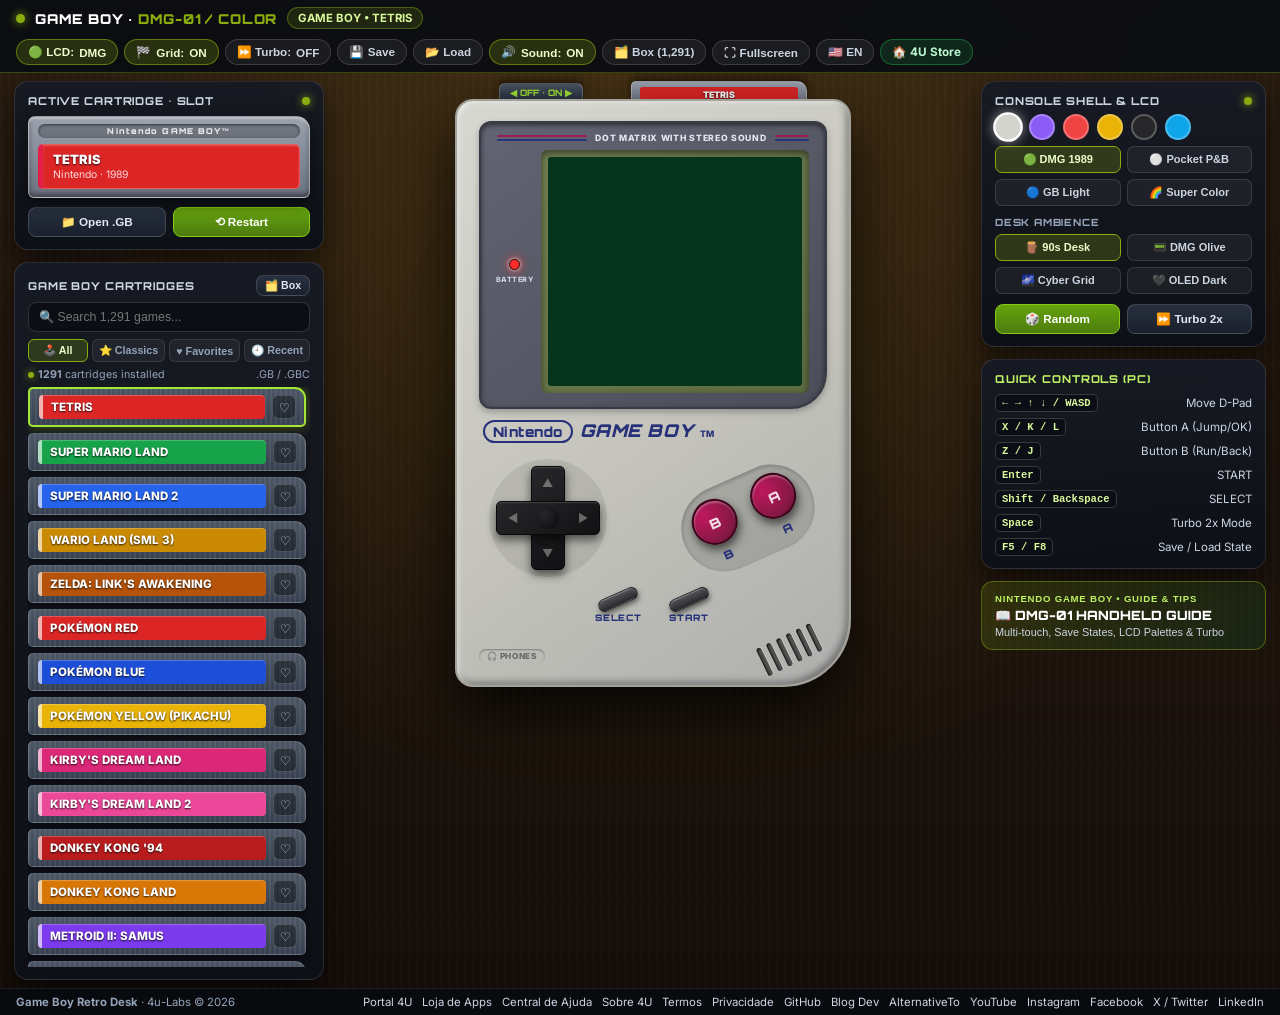
==== commit 920a266a: "Upgrade Game Boy app to interactive 3-column retro desk with 1,291 cartridges, multi-touch controls," ====
--- a/index.html
+++ b/index.html
@@ -1,1971 +1,328 @@
 <!DOCTYPE html>
 <html lang="pt-BR">
 <head>
-    <meta charset="UTF-8">
-    <meta name="viewport" content="width=device-width, initial-scale=1.0, maximum-scale=1.0, user-scalable=no">
-    <title>Game Boy Classic // 4U RetroArcade</title>
-    <link rel="preconnect" href="https://fonts.googleapis.com">
-    <link rel="preconnect" href="https://fonts.gstatic.com" crossorigin>
-    <link href="https://fonts.googleapis.com/css2?family=Press+Start+2P&family=Inter:wght@400;500;600;700;800&family=Orbitron:wght@600;800;900&display=swap" rel="stylesheet">
-    <style>
-        * {
-            margin: 0;
-            padding: 0;
-            box-sizing: border-box;
-        }
-
-        :root {
-            --accent-gb: #8bac0f;
-            --accent-gb-dark: #0f380f;
-            --accent-cyan: #00f0ff;
-            --bg-glass: rgba(18, 24, 38, 0.85);
-            --border-glass: rgba(255, 255, 255, 0.1);
-        }
-
-        body {
-            min-height: 100vh;
-            display: flex;
-            flex-direction: column;
-            align-items: center;
-            justify-content: flex-start;
-            font-family: 'Inter', -apple-system, BlinkMacSystemFont, sans-serif;
-            color: #e2e8f0;
-            position: relative;
-            overflow-x: hidden;
-            background-color: #0d1117;
-            transition: background 0.4s ease;
-        }
-
-        /* ── THEMES DE FUNDO (WALLPAPERS) ────────────────────────── */
-        body.theme-cybergrid {
-            background: radial-gradient(circle at 50% 30%, #1e1b4b 0%, #0f172a 60%, #020617 100%);
-        }
-        body.theme-cybergrid::before {
-            content: '';
-            position: fixed;
-            inset: 0;
-            background-image: 
-                linear-gradient(rgba(0, 240, 255, 0.07) 1px, transparent 1px),
-                linear-gradient(90deg, rgba(0, 240, 255, 0.07) 1px, transparent 1px);
-            background-size: 40px 40px;
-            perspective: 600px;
-            transform: perspective(300px) rotateX(25deg);
-            transform-origin: center top;
-            pointer-events: none;
-            z-index: 0;
-        }
-
-        body.theme-90sdesk {
-            background: radial-gradient(circle at 50% 20%, #291e14 0%, #17110c 60%, #0a0705 100%);
-        }
-        body.theme-90sdesk::before {
-            content: '';
-            position: fixed;
-            inset: 0;
-            background: radial-gradient(circle at 50% 10%, rgba(251, 191, 36, 0.15), transparent 70%);
-            pointer-events: none;
-            z-index: 0;
-        }
-
-        body.theme-oled {
-            background: #030508;
-        }
-        body.theme-oled::before {
-            content: '';
-            position: fixed;
-            inset: 0;
-            background: radial-gradient(circle at 50% 40%, rgba(139, 172, 15, 0.08), transparent 60%);
-            pointer-events: none;
-            z-index: 0;
-        }
-
-        body.theme-matrix {
-            background: radial-gradient(circle at 50% 30%, #052e16 0%, #021a0d 60%, #010d06 100%);
-        }
-        body.theme-matrix::before {
-            content: '';
-            position: fixed;
-            inset: 0;
-            background-image: linear-gradient(rgba(34, 197, 94, 0.08) 1px, transparent 1px);
-            background-size: 100% 4px;
-            pointer-events: none;
-            z-index: 0;
-        }
-
-        body.theme-dmg {
-            background: radial-gradient(circle at 50% 30%, #3f4e1f 0%, #273111 60%, #141a08 100%);
-        }
-
-        /* ── HEADER SUPERIOR (TOP NAV) ───────────────────────────── */
-        .top-navbar {
-            width: 100%;
-            max-width: 1100px;
-            padding: 12px 20px;
-            display: flex;
-            justify-content: space-between;
-            align-items: center;
-            z-index: 20;
-            margin-top: 6px;
-        }
-
-        .brand-pill {
-            display: flex;
-            align-items: center;
-            gap: 10px;
-            background: var(--bg-glass);
-            backdrop-filter: blur(16px);
-            border: 1px solid var(--border-glass);
-            padding: 6px 14px;
-            border-radius: 999px;
-            box-shadow: 0 8px 32px rgba(0,0,0,0.3);
-            text-decoration: none;
-            color: #fff;
-            transition: all 0.2s ease;
-        }
-        .brand-pill:hover {
-            border-color: var(--accent-gb);
-            box-shadow: 0 0 15px rgba(139, 172, 15, 0.4);
-        }
-
-        .brand-icon {
-            font-size: 18px;
-            animation: bounce 2s infinite ease-in-out;
-        }
-        @keyframes bounce {
-            0%, 100% { transform: translateY(0); }
-            50% { transform: translateY(-3px); }
-        }
-
-        .brand-title {
-            font-family: 'Orbitron', sans-serif;
-            font-size: 13px;
-            font-weight: 800;
-            letter-spacing: 1px;
-        }
-        .brand-title span {
-            color: var(--accent-gb);
-        }
-
-        .top-actions {
-            display: flex;
-            align-items: center;
-            gap: 8px;
-        }
-
-        .nav-btn {
-            background: var(--bg-glass);
-            backdrop-filter: blur(16px);
-            border: 1px solid var(--border-glass);
-            color: #cbd5e1;
-            padding: 7px 12px;
-            border-radius: 10px;
-            font-size: 11px;
-            font-weight: 600;
-            cursor: pointer;
-            display: flex;
-            align-items: center;
-            gap: 6px;
-            transition: all 0.2s ease;
-            text-decoration: none;
-            box-shadow: 0 4px 15px rgba(0,0,0,0.2);
-        }
-        .nav-btn:hover {
-            border-color: var(--accent-cyan);
-            color: #fff;
-            transform: translateY(-1px);
-        }
-
-        /* ── CONTAINER PRINCIPAL ─────────────────────────────────── */
-        .main-stage {
-            display: flex;
-            flex-direction: column;
-            align-items: center;
-            gap: 14px;
-            z-index: 10;
-            width: 100%;
-            max-width: 1000px;
-            padding: 0 16px 30px;
-        }
-
-        /* ── PAINEL DE CONTROLE / SELEÇÃO DE JOGOS ───────────────── */
-        .control-dock {
-            width: 100%;
-            max-width: 860px;
-            background: var(--bg-glass);
-            backdrop-filter: blur(20px);
-            border: 1px solid var(--border-glass);
-            border-radius: 18px;
-            padding: 14px 18px;
-            box-shadow: 0 16px 40px rgba(0, 0, 0, 0.4), inset 0 1px 0 rgba(255,255,255,0.08);
-            display: flex;
-            flex-direction: column;
-            gap: 12px;
-            animation: fadeInDown 0.3s ease;
-        }
-
-        .dock-main-row {
-            display: flex;
-            align-items: center;
-            gap: 10px;
-            flex-wrap: wrap;
-        }
-
-        /* Input de Busca com autocomplete instantâneo */
-        .search-wrap {
-            position: relative;
-            flex: 1;
-            min-width: 220px;
-        }
-
-        .search-icon {
-            position: absolute;
-            left: 12px;
-            top: 50%;
-            transform: translateY(-50%);
-            font-size: 13px;
-            color: #94a3b8;
-            pointer-events: none;
-        }
-
-        .search-input {
-            width: 100%;
-            height: 42px;
-            background: rgba(15, 23, 42, 0.85);
-            border: 1px solid rgba(255, 255, 255, 0.12);
-            border-radius: 10px;
-            padding: 0 14px 0 36px;
-            color: #fff;
-            font-size: 13px;
-            font-weight: 500;
-            outline: none;
-            transition: all 0.2s ease;
-        }
-        .search-input:focus {
-            border-color: var(--accent-gb);
-            box-shadow: 0 0 15px rgba(139, 172, 15, 0.3);
-            background: rgba(15, 23, 42, 0.95);
-        }
-
-        /* Dropdown nativo estilizado */
-        .rom-dropdown {
-            height: 42px;
-            background: rgba(15, 23, 42, 0.85);
-            color: #fff;
-            padding: 0 12px;
-            border: 1px solid rgba(255, 255, 255, 0.12);
-            border-radius: 10px;
-            font-size: 12px;
-            cursor: pointer;
-            outline: none;
-            flex: 1.2;
-            min-width: 200px;
-            transition: all 0.2s ease;
-        }
-        .rom-dropdown:focus {
-            border-color: var(--accent-gb);
-        }
-        .rom-dropdown option {
-            background: #0f172a;
-            color: #fff;
-            padding: 8px;
-        }
-
-        .action-btn-play {
-            height: 42px;
-            background: linear-gradient(135deg, #8bac0f 0%, #607908 100%);
-            color: #0f380f;
-            border: none;
-            padding: 0 20px;
-            border-radius: 10px;
-            font-family: 'Press Start 2P', cursive;
-            font-size: 10px;
-            font-weight: 700;
-            cursor: pointer;
-            box-shadow: 0 4px 20px rgba(139, 172, 15, 0.4);
-            display: inline-flex;
-            align-items: center;
-            gap: 8px;
-            transition: all 0.2s ease;
-            white-space: nowrap;
-        }
-        .action-btn-play:hover:not(:disabled) {
-            transform: translateY(-2px) scale(1.02);
-            box-shadow: 0 6px 25px rgba(139, 172, 15, 0.6);
-            filter: brightness(1.1);
-        }
-        .action-btn-play:active:not(:disabled) {
-            transform: translateY(0);
-        }
-        .action-btn-play:disabled {
-            opacity: 0.4;
-            cursor: not-allowed;
-            filter: grayscale(0.6);
-        }
-
-        .action-btn-random {
-            height: 42px;
-            background: linear-gradient(135deg, #3b82f6 0%, #1d4ed8 100%);
-            color: #fff;
-            border: none;
-            padding: 0 14px;
-            border-radius: 10px;
-            font-size: 12px;
-            font-weight: 600;
-            cursor: pointer;
-            display: inline-flex;
-            align-items: center;
-            gap: 6px;
-            transition: all 0.2s ease;
-            box-shadow: 0 4px 15px rgba(59, 130, 246, 0.3);
-        }
-        .action-btn-random:hover {
-            transform: translateY(-1px);
-            box-shadow: 0 6px 20px rgba(59, 130, 246, 0.5);
-        }
-
-        /* ── LINHA DE FAVORITOS (QUICK PICKS CAROUSEL) ───────────── */
-        .quick-picks-container {
-            display: flex;
-            align-items: center;
-            gap: 6px;
-            position: relative;
-            width: 100%;
-            background: rgba(15, 23, 42, 0.4);
-            border-radius: 12px;
-            padding: 4px 6px;
-            border: 1px solid rgba(255, 255, 255, 0.05);
-        }
-
-        .quick-picks-bar {
-            display: flex;
-            align-items: center;
-            gap: 8px;
-            overflow-x: auto;
-            scroll-behavior: smooth;
-            padding: 2px 2px;
-            -webkit-overflow-scrolling: touch;
-            scrollbar-width: none; /* Firefox */
-            flex: 1;
-        }
-        .quick-picks-bar::-webkit-scrollbar {
-            display: none; /* Chrome/Safari */
-        }
-
-        .carousel-nav-btn {
-            background: rgba(255, 255, 255, 0.08);
-            border: 1px solid rgba(255, 255, 255, 0.15);
-            color: #cbd5e1;
-            width: 26px;
-            height: 26px;
-            min-width: 26px;
-            border-radius: 50%;
-            display: flex;
-            align-items: center;
-            justify-content: center;
-            cursor: pointer;
-            font-size: 16px;
-            font-weight: 700;
-            line-height: 1;
-            transition: all 0.2s ease;
-            user-select: none;
-            z-index: 5;
-        }
-        .carousel-nav-btn:hover {
-            background: var(--accent-gb);
-            color: #0f380f;
-            border-color: var(--accent-gb);
-            transform: scale(1.15);
-            box-shadow: 0 0 10px rgba(139, 172, 15, 0.5);
-        }
-        .carousel-nav-btn:active {
-            transform: scale(0.95);
-        }
-
-        .quick-label {
-            font-size: 10px;
-            font-weight: 700;
-            color: #94a3b8;
-            text-transform: uppercase;
-            letter-spacing: 0.5px;
-            white-space: nowrap;
-            display: flex;
-            align-items: center;
-            gap: 4px;
-            padding-left: 4px;
-        }
-
-        .quick-chip {
-            background: rgba(255, 255, 255, 0.05);
-            border: 1px solid rgba(255, 255, 255, 0.08);
-            border-radius: 999px;
-            padding: 4px 10px;
-            font-size: 11px;
-            font-weight: 500;
-            color: #cbd5e1;
-            cursor: pointer;
-            white-space: nowrap;
-            display: inline-flex;
-            align-items: center;
-            gap: 5px;
-            transition: all 0.15s ease;
-        }
-        .quick-chip:hover {
-            background: rgba(139, 172, 15, 0.15);
-            border-color: var(--accent-gb);
-            color: #fff;
-            transform: translateY(-1px);
-        }
-
-        /* ── BARRA DE CUSTOMIZAÇÃO & CONTROLES RÁPIDOS ────────────── */
-        .dock-action-btns {
-            display: flex;
-            align-items: center;
-            gap: 8px;
-        }
-
-        .dock-footer-top {
-            display: flex;
-            align-items: center;
-            gap: 16px;
-        }
-
-        .wallpapers-scroll {
-            display: flex;
-            align-items: center;
-            gap: 6px;
-        }
-
-        .dock-footer-row {
-            display: flex;
-            justify-content: space-between;
-            align-items: center;
-            flex-wrap: wrap;
-            gap: 10px;
-            padding-top: 10px;
-            border-top: 1px solid rgba(255, 255, 255, 0.06);
-            font-size: 11px;
-            color: #94a3b8;
-        }
-
-        .dock-pills-group {
-            display: flex;
-            align-items: center;
-            gap: 6px;
-            flex-wrap: wrap;
-        }
-
-        .pill-toggle-btn {
-            background: rgba(255, 255, 255, 0.05);
-            border: 1px solid rgba(255, 255, 255, 0.08);
-            padding: 4px 8px;
-            border-radius: 6px;
-            color: #cbd5e1;
-            font-size: 11px;
-            cursor: pointer;
-            display: inline-flex;
-            align-items: center;
-            gap: 4px;
-            transition: all 0.15s ease;
-        }
-        .pill-toggle-btn:hover {
-            border-color: var(--accent-cyan);
-            color: #fff;
-        }
-        .pill-toggle-btn.active {
-            background: rgba(0, 240, 255, 0.15);
-            border-color: var(--accent-cyan);
-            color: var(--accent-cyan);
-            font-weight: 600;
-        }
-
-        /* Color skin dots */
-        .skin-dot {
-            width: 14px;
-            height: 14px;
-            border-radius: 50%;
-            cursor: pointer;
-            border: 2px solid transparent;
-            transition: all 0.2s ease;
-        }
-        .skin-dot:hover, .skin-dot.active {
-            transform: scale(1.3);
-            border-color: #fff;
-            box-shadow: 0 0 10px rgba(255,255,255,0.6);
-        }
-
-        /* ── AMBIENTE / GAMEBOY STAGE ────────────────────────────── */
-        .stage-backdrop {
-            position: relative;
-            display: flex;
-            justify-content: center;
-            align-items: center;
-            padding: 10px;
-        }
-
-        /* Ambient Glow behind GameBoy */
-        .stage-glow {
-            position: absolute;
-            width: 320px;
-            height: 520px;
-            border-radius: 40px;
-            background: radial-gradient(circle, rgba(139, 172, 15, 0.25) 0%, transparent 70%);
-            filter: blur(40px);
-            z-index: 1;
-            pointer-events: none;
-            transition: all 0.4s ease;
-        }
-
-        /* ── GAMEBOY ORIGINAL REPLICA & SKINS ────────────────────── */
-        .gameboy-wrap {
-            width: 306px;
-            height: 520px;
-            display: flex;
-            justify-content: center;
-            align-items: flex-start;
-            position: relative;
-            z-index: 2;
-        }
-
-        .gameboy {
-            width: 360px;
-            height: 612px;
-            transform: scale(0.85);
-            transform-origin: top left;
-            border-radius: 15px 15px 60px 60px;
-            position: relative;
-            overflow: hidden;
-            transition: all 0.3s ease;
-            box-shadow: 
-                inset 2px 2px 5px rgba(255,255,255,0.5),
-                inset -2px -2px 5px rgba(0,0,0,0.3),
-                15px 25px 60px rgba(0,0,0,0.8),
-                -5px -5px 20px rgba(255,255,255,0.05);
-        }
-
-        /* Texture overlay */
-        .gameboy::before {
-            content: '';
-            position: absolute;
-            top: 0; left: 0; right: 0; bottom: 0;
-            background: url("data:image/svg+xml,%3Csvg viewBox='0 0 100 100' xmlns='http://www.w3.org/2000/svg'%3E%3Cfilter id='noise'%3E%3CfeTurbulence type='fractalNoise' baseFrequency='0.9' numOctaves='4' /%3E%3C/filter%3E%3Crect width='100%25' height='100%25' filter='url(%23noise)' opacity='0.03'/%3E%3C/svg%3E");
-            pointer-events: none;
-            border-radius: inherit;
-        }
-
-        /* Top edge line */
-        .gameboy::after {
-            content: '';
-            position: absolute;
-            top: 8px; left: 15px; right: 15px;
-            height: 2px;
-            background: linear-gradient(90deg, transparent, rgba(0,0,0,0.15), transparent);
-        }
-
-        /* SKIN: Classic DMG-01 (Default Gray) */
-        .gameboy.skin-classic {
-            background: linear-gradient(165deg, #d4d4d8 0%, #c8c8cc 15%, #bdbdc2 30%, #b8b8bc 50%, #a8a8ac 70%, #989898 100%);
-        }
-
-        /* SKIN: Atomic Purple (Clear Purple) */
-        .gameboy.skin-atomic-purple {
-            background: linear-gradient(165deg, rgba(168, 85, 247, 0.9) 0%, rgba(126, 34, 206, 0.95) 50%, rgba(88, 28, 135, 0.98) 100%);
-            box-shadow: 
-                inset 2px 2px 8px rgba(255,255,255,0.6),
-                inset -2px -2px 8px rgba(0,0,0,0.5),
-                0 0 50px rgba(168, 85, 247, 0.35);
-        }
-
-        /* SKIN: Play It Loud! Red */
-        .gameboy.skin-red {
-            background: linear-gradient(165deg, #ef4444 0%, #dc2626 40%, #991b1b 100%);
-        }
-
-        /* SKIN: Play It Loud! Yellow */
-        .gameboy.skin-yellow {
-            background: linear-gradient(165deg, #fde047 0%, #eab308 50%, #a16207 100%);
-        }
-
-        /* SKIN: Stealth Black */
-        .gameboy.skin-black {
-            background: linear-gradient(165deg, #3f3f46 0%, #27272a 40%, #18181b 100%);
-        }
-
-        /* SKIN: Cool Blue */
-        .gameboy.skin-blue {
-            background: linear-gradient(165deg, #38bdf8 0%, #0284c7 50%, #0369a1 100%);
-        }
-
-        /* Screen housing */
-        .screen-housing {
-            width: 288px;
-            height: 234px;
-            background: linear-gradient(165deg, #4a4a5e 0%, #3a3a4e 50%, #2a2a3e 100%);
-            margin: 35px auto 20px;
-            border-radius: 12px 12px 40px 12px;
-            padding: 15px;
-            box-shadow: 
-                inset 3px 3px 8px rgba(0,0,0,0.5),
-                inset -1px -1px 3px rgba(255,255,255,0.1);
-            position: relative;
-        }
-
-        .screen-lines {
-            position: absolute;
-            top: 10px;
-            left: 15px;
-            display: flex;
-            flex-direction: column;
-            gap: 3px;
-        }
-
-        .screen-line {
-            height: 2px;
-            background: linear-gradient(90deg, #6366f1, #8b5cf6);
-            border-radius: 1px;
-        }
-        .screen-line:nth-child(1) { width: 35px; }
-        .screen-line:nth-child(2) { width: 25px; }
-
-        .dot-matrix-text {
-            position: absolute;
-            top: 12px;
-            left: 60px;
-            font-size: 6px;
-            font-family: Arial, sans-serif;
-            color: #8888aa;
-            letter-spacing: 1px;
-        }
-
-        .battery-led {
-            position: absolute;
-            top: 50%;
-            left: 12px;
-            transform: translateY(-50%);
-            display: flex;
-            flex-direction: column;
-            align-items: center;
-            gap: 5px;
-        }
-
-        .battery-text {
-            font-size: 5px;
-            color: #888;
-            writing-mode: vertical-rl;
-            text-orientation: mixed;
-            transform: rotate(180deg);
-        }
-
-        .led {
-            width: 8px;
-            height: 8px;
-            background: #440000;
-            border-radius: 50%;
-            box-shadow: inset 1px 1px 2px rgba(0,0,0,0.5);
-        }
-        .led.on {
-            background: radial-gradient(circle at 30% 30%, #ff4444, #cc0000);
-            box-shadow: 0 0 10px #ff0000, 0 0 20px #ff000088, inset 1px 1px 2px rgba(255,255,255,0.3);
-            animation: led-pulse 2s ease-in-out infinite;
-        }
-        @keyframes led-pulse {
-            0%, 100% { opacity: 1; }
-            50% { opacity: 0.8; }
-        }
-
-        .screen-bezel {
-            width: 100%;
-            height: 100%;
-            background: linear-gradient(145deg, #7a8a5a, #6a7a4a);
-            border-radius: 5px;
-            padding: 15px 12px;
-            box-shadow: inset 4px 4px 10px rgba(0,0,0,0.4), inset -2px -2px 5px rgba(255,255,255,0.1);
-            display: flex;
-            flex-direction: column;
-            align-items: center;
-        }
-
-        .screen {
-            width: 252px;
-            height: 171px;
-            background: #8bac0f;
-            border-radius: 3px;
-            position: relative;
-            overflow: hidden;
-            box-shadow: inset 0 0 30px rgba(0,0,0,0.2), inset 2px 2px 10px rgba(0,0,0,0.3);
-        }
-        .screen.active {
-            background: #0f380f;
-        }
-        .screen::after {
-            content: '';
-            position: absolute;
-            top: 0; left: 0; right: 0; bottom: 0;
-            background: linear-gradient(135deg, rgba(255,255,255,0.1) 0%, transparent 50%, rgba(0,0,0,0.1) 100%);
-            pointer-events: none;
-            z-index: 100;
-        }
-
-        #emulator {
-            width: 252px !important;
-            height: 171px !important;
-        }
-
-        .screen-placeholder {
-            width: 100%;
-            height: 100%;
-            display: flex;
-            flex-direction: column;
-            justify-content: center;
-            align-items: center;
-            color: #0f380f;
-            font-family: 'Press Start 2P', cursive;
-            text-align: center;
-            padding: 20px;
-        }
-        .screen-placeholder.hidden {
-            display: none;
-        }
-        .screen-placeholder p {
-            font-size: 8px;
-            line-height: 1.8;
-        }
-
-        .logo-area {
-            margin-top: 15px;
-            text-align: center;
-        }
-        .nintendo-text {
-            font-family: Arial, sans-serif;
-            font-size: 11px;
-            font-weight: bold;
-            font-style: italic;
-            color: #4a4a5e;
-            letter-spacing: 2px;
-        }
-        .gameboy-text {
-            font-family: Arial, sans-serif;
-            font-size: 18px;
-            font-weight: 900;
-            font-style: italic;
-            color: #1e3a8a;
-            letter-spacing: -1px;
-            margin-left: 5px;
-            text-shadow: 1px 1px 0 rgba(255,255,255,0.5);
-        }
-        .tm {
-            font-size: 6px;
-            vertical-align: super;
-        }
-
-        /* Controls Section */
-        .controls-section {
-            padding: 20px 25px;
-            display: flex;
-            justify-content: space-between;
-            align-items: flex-start;
-        }
-
-        /* D-Pad */
-        .dpad-container {
-            position: relative;
-            width: 100px;
-            height: 100px;
-        }
-        .dpad {
-            position: absolute;
-            top: 50%; left: 50%;
-            transform: translate(-50%, -50%);
-            width: 100px; height: 100px;
-        }
-        .dpad-vertical {
-            width: 32px;
-            height: 90px;
-            background: linear-gradient(165deg, #3a3a3a 0%, #2a2a2a 50%, #1a1a1a 100%);
-            border-radius: 5px;
-            position: absolute;
-            top: 50%; left: 50%;
-            transform: translate(-50%, -50%);
-            box-shadow: 2px 2px 5px rgba(0,0,0,0.5), inset 1px 1px 2px rgba(255,255,255,0.1);
-        }
-        .dpad-horizontal {
-            width: 100px;
-            height: 35px;
-            background: linear-gradient(165deg, #3a3a3a 0%, #2a2a2a 50%, #1a1a1a 100%);
-            border-radius: 5px;
-            position: absolute;
-            top: 50%; left: 50%;
-            transform: translate(-50%, -50%);
-            box-shadow: 2px 2px 5px rgba(0,0,0,0.5), inset 1px 1px 2px rgba(255,255,255,0.1);
-        }
-        .dpad-center {
-            width: 35px;
-            height: 35px;
-            background: linear-gradient(145deg, #2a2a2a, #1a1a1a);
-            border-radius: 50%;
-            position: absolute;
-            top: 50%; left: 50%;
-            transform: translate(-50%, -50%);
-            z-index: 2;
-            box-shadow: inset 2px 2px 4px rgba(0,0,0,0.5);
-        }
-        .dpad-btn {
-            position: absolute;
-            background: transparent;
-            cursor: pointer;
-            z-index: 10;
-            display: flex;
-            justify-content: center;
-            align-items: center;
-            transition: all 0.05s;
-            user-select: none;
-            -webkit-tap-highlight-color: transparent;
-        }
-        .dpad-btn:active, .dpad-btn.pressed {
-            filter: brightness(0.7);
-        }
-        .dpad-btn.up { top: 0; left: 50%; transform: translateX(-50%); width: 32px; height: 32px; }
-        .dpad-btn.down { bottom: 0; left: 50%; transform: translateX(-50%); width: 32px; height: 32px; }
-        .dpad-btn.left { left: 0; top: 50%; transform: translateY(-50%); width: 32px; height: 35px; }
-        .dpad-btn.right { right: 0; top: 50%; transform: translateY(-50%); width: 32px; height: 35px; }
-
-        .dpad-arrow {
-            width: 0; height: 0;
-            pointer-events: none;
-        }
-        .dpad-btn.up .dpad-arrow { border-left: 6px solid transparent; border-right: 6px solid transparent; border-bottom: 8px solid #555; }
-        .dpad-btn.down .dpad-arrow { border-left: 6px solid transparent; border-right: 6px solid transparent; border-top: 8px solid #555; }
-        .dpad-btn.left .dpad-arrow { border-top: 6px solid transparent; border-bottom: 6px solid transparent; border-right: 8px solid #555; }
-        .dpad-btn.right .dpad-arrow { border-top: 6px solid transparent; border-bottom: 6px solid transparent; border-left: 8px solid #555; }
-        .dpad-btn:active .dpad-arrow, .dpad-btn.pressed .dpad-arrow { filter: brightness(1.5); }
-
-        /* AB Buttons */
-        .ab-buttons {
-            display: flex;
-            gap: 15px;
-            transform: rotate(-25deg);
-            margin-right: 10px;
-        }
-        .ab-button-container {
-            display: flex;
-            flex-direction: column;
-            align-items: center;
-            gap: 8px;
-        }
-        .ab-button {
-            width: 45px;
-            height: 45px;
-            background: linear-gradient(145deg, #9e2a5a, #7a1e46);
-            border-radius: 50%;
-            box-shadow: 3px 3px 8px rgba(0,0,0,0.5), inset 2px 2px 4px rgba(255,255,255,0.2), inset -2px -2px 4px rgba(0,0,0,0.3);
-            display: flex;
-            justify-content: center;
-            align-items: center;
-            color: #1a1a1a;
-            font-family: Arial, sans-serif;
-            font-size: 14px;
-            font-weight: bold;
-            cursor: pointer;
-            transition: all 0.05s;
-            user-select: none;
-            -webkit-tap-highlight-color: transparent;
-        }
-        .ab-button:active, .ab-button.pressed {
-            transform: scale(0.92);
-            box-shadow: 1px 1px 4px rgba(0,0,0,0.5), inset 3px 3px 8px rgba(0,0,0,0.5);
-            background: linear-gradient(145deg, #7a1e46, #5a1636);
-        }
-        .ab-label {
-            font-size: 11px;
-            font-weight: bold;
-            color: #3a3a5e;
-        }
-
-        /* Select/Start */
-        .select-start {
-            display: flex;
-            gap: 20px;
-            margin: 10px auto 0;
-            padding-left: 60px;
-            transform: rotate(-25deg);
-        }
-        .ss-button-container {
-            display: flex;
-            flex-direction: column;
-            align-items: center;
-            gap: 5px;
-        }
-        .ss-button {
-            width: 40px;
-            height: 12px;
-            background: linear-gradient(165deg, #6a6a7a 0%, #5a5a6a 50%, #4a4a5a 100%);
-            border-radius: 6px;
-            box-shadow: 2px 2px 4px rgba(0,0,0,0.4), inset 1px 1px 2px rgba(255,255,255,0.1);
-            cursor: pointer;
-            transition: all 0.05s;
-            -webkit-tap-highlight-color: transparent;
-        }
-        .ss-button:active, .ss-button.pressed {
-            transform: scale(0.92);
-            box-shadow: 1px 1px 2px rgba(0,0,0,0.4), inset 2px 2px 4px rgba(0,0,0,0.4);
-            background: linear-gradient(165deg, #5a5a6a 0%, #4a4a5a 50%, #3a3a4a 100%);
-        }
-        .ss-label {
-            font-size: 7px;
-            font-weight: bold;
-            color: #3a3a5e;
-            letter-spacing: 1px;
-        }
-
-        /* Speaker */
-        .speaker {
-            position: absolute;
-            bottom: 40px;
-            right: 30px;
-            width: 60px;
-            height: 100px;
-            transform: rotate(-25deg);
-            display: grid;
-            grid-template-columns: repeat(6, 1fr);
-            grid-template-rows: repeat(10, 1fr);
-            gap: 4px;
-        }
-        .speaker-hole {
-            width: 5px;
-            height: 5px;
-            background: linear-gradient(145deg, #7a7a8a, #6a6a7a);
-            border-radius: 50%;
-            box-shadow: inset 1px 1px 2px rgba(0,0,0,0.5);
-        }
-
-        .bottom-edge {
-            position: absolute;
-            bottom: 15px;
-            left: 50%;
-            transform: translateX(-50%);
-            width: 80%;
-            height: 3px;
-            background: linear-gradient(90deg, transparent, rgba(0,0,0,0.1), transparent);
-        }
-        .phones-jack {
-            position: absolute;
-            bottom: 8px;
-            left: 30px;
-            font-size: 6px;
-            color: #666;
-        }
-
-        /* ── MODAL: CATÁLOGO COMPLETO / GUIA DE CONTROLES ─────────── */
-        .modal-overlay {
-            position: fixed;
-            inset: 0;
-            background: rgba(3, 5, 8, 0.85);
-            backdrop-filter: blur(16px);
-            z-index: 999;
-            display: flex;
-            align-items: center;
-            justify-content: center;
-            padding: 20px;
-            opacity: 0;
-            pointer-events: none;
-            transition: all 0.25s ease;
-        }
-        .modal-overlay.show {
-            opacity: 1;
-            pointer-events: auto;
-        }
-        .modal-card {
-            background: #0f172a;
-            border: 1px solid rgba(255, 255, 255, 0.15);
-            border-radius: 20px;
-            width: 100%;
-            max-width: 680px;
-            max-height: 85vh;
-            display: flex;
-            flex-direction: column;
-            box-shadow: 0 20px 60px rgba(0, 0, 0, 0.8), 0 0 30px rgba(139, 172, 15, 0.2);
-            overflow: hidden;
-            transform: scale(0.95);
-            transition: transform 0.25s ease;
-        }
-        .modal-overlay.show .modal-card {
-            transform: scale(1);
-        }
-        .modal-header {
-            padding: 16px 20px;
-            border-bottom: 1px solid rgba(255, 255, 255, 0.08);
-            display: flex;
-            justify-content: space-between;
-            align-items: center;
-        }
-        .modal-header h3 {
-            font-family: 'Orbitron', sans-serif;
-            font-size: 15px;
-            font-weight: 800;
-            color: #fff;
-            display: flex;
-            align-items: center;
-            gap: 8px;
-        }
-        .modal-close {
-            font-size: 24px;
-            color: #94a3b8;
-            cursor: pointer;
-            line-height: 1;
-            transition: color 0.15s;
-        }
-        .modal-close:hover {
-            color: #ef4444;
-        }
-        .modal-body {
-            padding: 18px 20px;
-            overflow-y: auto;
-            flex: 1;
-        }
-
-        /* Lista no catálogo */
-        .catalog-grid {
-            display: grid;
-            grid-template-columns: repeat(auto-fill, minmax(240px, 1fr));
-            gap: 8px;
-            margin-top: 12px;
-        }
-        .catalog-item {
-            background: rgba(255, 255, 255, 0.03);
-            border: 1px solid rgba(255, 255, 255, 0.06);
-            border-radius: 10px;
-            padding: 10px 12px;
-            display: flex;
-            align-items: center;
-            justify-content: space-between;
-            gap: 8px;
-            cursor: pointer;
-            transition: all 0.15s ease;
-        }
-        .catalog-item:hover {
-            background: rgba(139, 172, 15, 0.15);
-            border-color: var(--accent-gb);
-            transform: translateX(2px);
-        }
-        .catalog-title {
-            font-size: 12px;
-            font-weight: 600;
-            color: #f1f5f9;
-            white-space: nowrap;
-            overflow: hidden;
-            text-overflow: ellipsis;
-        }
-        .catalog-ext {
-            font-size: 9px;
-            font-family: monospace;
-            padding: 2px 6px;
-            border-radius: 4px;
-            background: rgba(0,0,0,0.3);
-            color: var(--accent-gb);
-        }
-
-        /* Keybindings table */
-        .keybindings-table {
-            width: 100%;
-            border-collapse: collapse;
-            font-size: 13px;
-        }
-        .keybindings-table tr {
-            border-bottom: 1px solid rgba(255, 255, 255, 0.06);
-        }
-        .keybindings-table td {
-            padding: 10px 8px;
-        }
-        .key-badge {
-            background: #1e293b;
-            border: 1px solid #475569;
-            padding: 3px 8px;
-            border-radius: 6px;
-            font-family: 'Press Start 2P', cursive;
-            font-size: 8px;
-            color: var(--accent-gb);
-            display: inline-block;
-        }
-
-        /* Footer */
-        footer {
-            margin-top: 14px;
-            margin-bottom: 12px;
-            text-align: center;
-            font-size: clamp(6.5px, 2.1vw, 8.5px);
-            color: #64748b;
-            font-family: 'Press Start 2P', cursive;
-            opacity: 0.65;
-            letter-spacing: 0.5px;
-            white-space: nowrap;
-            width: 100%;
-            display: flex;
-            justify-content: center;
-            align-items: center;
-            padding: 0 10px;
-        }
-
-        @keyframes fadeInDown {
-            from { opacity: 0; transform: translateY(-10px); }
-            to { opacity: 1; transform: translateY(0); }
-        }
-
-        @media (max-width: 640px) {
-            .top-navbar {
-                padding: 6px 10px;
-                margin-top: 2px;
-            }
-            .brand-pill {
-                padding: 4px 10px;
-                gap: 6px;
-            }
-            .brand-icon {
-                font-size: 15px;
-            }
-            .brand-title {
-                font-size: 11px;
-            }
-            .top-actions {
-                gap: 5px;
-            }
-            .nav-btn {
-                padding: 5px 8px;
-                font-size: 10px;
-                gap: 4px;
-            }
-            .main-stage {
-                padding: 0 8px 16px;
-                gap: 8px;
-            }
-            .control-dock {
-                padding: 8px 10px;
-                gap: 7px;
-                border-radius: 14px;
-            }
-            .dock-main-row {
-                flex-direction: column;
-                align-items: stretch;
-                gap: 6px;
-            }
-            .search-wrap {
-                min-width: 100%;
-            }
-            .search-input {
-                height: 36px;
-                font-size: 12px;
-                padding-left: 32px;
-            }
-            .search-icon {
-                font-size: 11px;
-                left: 10px;
-            }
-            .rom-dropdown {
-                width: 100%;
-                min-width: 100%;
-                height: 36px;
-                font-size: 11.5px;
-                padding: 0 8px;
-            }
-            .dock-action-btns {
-                display: flex;
-                gap: 6px;
-                width: 100%;
-            }
-            .dock-action-btns .action-btn-play {
-                flex: 1.5;
-                height: 36px;
-                font-size: 9px;
-                padding: 0 10px;
-                justify-content: center;
-                width: auto;
-            }
-            .dock-action-btns .action-btn-random {
-                flex: 1.2;
-                height: 36px;
-                font-size: 10.5px;
-                padding: 0 8px;
-                justify-content: center;
-                white-space: nowrap;
-                width: auto;
-            }
-            .quick-picks-container {
-                padding: 3px 5px;
-                gap: 4px;
-            }
-            .quick-label {
-                font-size: 9px;
-            }
-            .carousel-nav-btn {
-                width: 22px;
-                height: 22px;
-                min-width: 22px;
-                font-size: 13px;
-            }
-            .quick-chip {
-                padding: 3px 8px;
-                font-size: 10px;
-                gap: 3px;
-            }
-            .dock-footer-row {
-                flex-direction: column;
-                align-items: stretch;
-                gap: 6px;
-                padding-top: 6px;
-            }
-            .dock-footer-top {
-                display: flex;
-                justify-content: space-between;
-                align-items: center;
-                width: 100%;
-            }
-            .dock-pills-group {
-                gap: 4px;
-                font-size: 10px;
-            }
-            .skin-dot {
-                width: 13px;
-                height: 13px;
-            }
-            .wallpapers-group {
-                width: 100%;
-                display: flex;
-                align-items: center;
-                gap: 6px;
-                font-size: 10px;
-            }
-            .wallpapers-scroll {
-                display: flex;
-                align-items: center;
-                gap: 4px;
-                overflow-x: auto;
-                white-space: nowrap;
-                scrollbar-width: none;
-                -webkit-overflow-scrolling: touch;
-                flex: 1;
-                padding-bottom: 2px;
-            }
-            .wallpapers-scroll::-webkit-scrollbar {
-                display: none;
-            }
-            .pill-toggle-btn {
-                padding: 3px 7px;
-                font-size: 10px;
-                flex-shrink: 0;
-            }
-            footer {
-                margin-top: 12px;
-                margin-bottom: 10px;
-                font-size: clamp(6.5px, 2.1vw, 8.5px);
-                letter-spacing: 0.5px;
-                white-space: nowrap;
-                text-align: center;
-            }
-        }
-    </style>
+  <meta charset="UTF-8" />
+  <meta name="viewport" content="width=device-width, initial-scale=1.0, viewport-fit=cover" />
+  <title>Game Boy DMG-01 &amp; Color — Bancada Retrô com 1.291 Jogos | 4u-Labs</title>
+  <meta name="description" content="Jogue 1.291 cartuchos de Game Boy e Game Boy Color direto no navegador (PC e celular) com carcaças clássicas, paletas LCD reais, multi-touch D-Pad + A/B, Save States e modo Turbo 2x | 4u-Labs." />
+  <meta property="og:type" content="website" />
+  <meta property="og:url" content="https://4u.ia.br/app/gameboy/" />
+  <meta property="og:title" content="Game Boy DMG-01 &amp; Color — Bancada Retrô (1.291 Cartuchos) | 4u-Labs" />
+  <meta property="og:description" content="Bancada retrô interativa do Game Boy com 1.291 jogos, 6 carcaças clássicas, 4 paletas LCD, Save State, Turbo 2x e controles multi-touch reais." />
+  <meta property="og:image" content="https://4u.ia.br/capa.webp" />
+  <link rel="preconnect" href="https://fonts.googleapis.com" />
+  <link rel="preconnect" href="https://fonts.gstatic.com" crossorigin />
+  <link href="https://fonts.googleapis.com/css2?family=Inter:wght@400;600;700;800&family=Orbitron:wght@700;800;900&family=Press+Start+2P&display=swap" rel="stylesheet" />
+  <link rel="stylesheet" href="desk.css?v=20261118a" />
 </head>
-<body class="theme-cybergrid">
-
-    <!-- TOP NAVIGATION BAR -->
-    <header class="top-navbar">
-        <a href="https://4u.ia.br" class="brand-pill" title="Voltar ao Portal 4U.IA.BR">
-            <span class="brand-icon">🕹️</span>
-            <div class="brand-title">4U <span>RETROARCADE</span></div>
-        </a>
-
-        <div class="top-actions">
-            <button class="nav-btn" id="btn-open-catalog" title="Abrir catálogo com mais de 400 jogos">
-                <span>📚</span> Catálogo
+<body class="theme-90sdesk notranslate" translate="no">
+  <div class="app-shell">
+    <!-- Topbar Compacta -->
+    <header class="desk-topbar">
+      <div class="topbar-brand">
+        <span class="brand-dot" aria-hidden="true"></span>
+        <span class="brand-title">GAME BOY · <span>DMG-01 / COLOR</span></span>
+        <span id="active-cart-badge" class="engine-badge">GAME BOY • TETRIS</span>
+      </div>
+
+      <div class="topbar-actions">
+        <button id="btn-lcd-cycle" type="button" class="pill-btn active" title="Alternar Paleta da Tela LCD" data-pt-title="Alternar Paleta da Tela LCD" data-en-title="Cycle LCD Screen Palette">
+          🟢 LCD: <span id="lcd-mode-state">DMG</span>
+        </button>
+        <button id="btn-grid" type="button" class="pill-btn active" title="Grade de Pixels Dot-Matrix" data-pt-title="Grade de Pixels Dot-Matrix" data-en-title="Dot-Matrix Pixel Grid">
+          🏁 <span data-pt="Matriz:" data-en="Grid:">Matriz:</span> <span id="grid-state">ON</span>
+        </button>
+        <button id="btn-turbo" type="button" class="pill-btn" title="Modo Turbo Fast-Forward (Espaço)" data-pt-title="Modo Turbo Fast-Forward (Espaço)" data-en-title="Turbo Fast-Forward Mode (Space)">
+          ⏩ Turbo: <span id="turbo-state">OFF</span>
+        </button>
+        <button id="btn-save-state" type="button" class="pill-btn" title="Salvar Estado Rápido (F5)" data-pt-title="Salvar Estado Rápido (F5)" data-en-title="Quick Save State (F5)" data-pt="💾 Salvar" data-en="💾 Save">
+          💾 Salvar
+        </button>
+        <button id="btn-load-state" type="button" class="pill-btn" title="Carregar Estado Rápido (F8)" data-pt-title="Carregar Estado Rápido (F8)" data-en-title="Quick Load State (F8)" data-pt="📂 Carregar" data-en="📂 Load">
+          📂 Carregar
+        </button>
+        <button id="btn-mute" type="button" class="pill-btn active" title="Ativar/Desativar Som" data-pt-title="Ativar/Desativar Som" data-en-title="Toggle Sound">
+          🔊 <span data-pt="Som:" data-en="Sound:">Som:</span> <span id="mute-state">ON</span>
+        </button>
+        <button id="btn-catalog" type="button" class="pill-btn" title="Abrir Caixa com Todos os 1.291 Cartuchos" data-pt-title="Abrir Caixa com Todos os 1.291 Cartuchos" data-en-title="Open Box with All 1,291 Cartridges" data-pt="🗂️ Caixa (1.291)" data-en="🗂️ Box (1,291)">
+          🗂️ Caixa (1.291)
+        </button>
+        <button id="btn-fullscreen" type="button" class="pill-btn" title="Tela Cheia" data-pt-title="Tela Cheia" data-en-title="Fullscreen" data-pt="⛶ Tela Cheia" data-en="⛶ Fullscreen">
+          ⛶ Tela Cheia
+        </button>
+        <button id="btn-lang" type="button" class="pill-btn" title="Alternar Idioma PT / EN" data-pt-title="Alternar Idioma PT / EN" data-en-title="Switch Language PT / EN">🇧🇷 PT</button>
+        <a href="https://4u.ia.br/loja" class="pill-btn home-pill" data-pt="🏠 Loja 4U" data-en="🏠 4U Store">🏠 Loja 4U</a>
+      </div>
+    </header>
+
+    <!-- Bancada Principal 3 Colunas -->
+    <main class="desk-stage">
+      <div class="station-grid">
+        <!-- COLUNA ESQUERDA: SLOT DE CARTUCHO + ESTANTE DE 1.291 JOGOS -->
+        <aside class="left-peripherals">
+          <section class="desk-card">
+            <div class="slot-header">
+              <span class="slot-title" data-pt="CARTUCHO ATUAL • SLOT" data-en="ACTIVE CARTRIDGE • SLOT">CARTUCHO ATUAL • SLOT</span>
+              <span class="slot-led on"></span>
+            </div>
+
+            <div class="mini-gb-cart" id="mini-gb-cart">
+              <div class="mini-gb-cart-header">Nintendo GAME BOY™</div>
+              <div class="mini-gb-sticker" id="mini-gb-sticker">
+                <div class="mini-cart-name" id="mini-cart-name">TETRIS</div>
+                <div class="mini-cart-sub" id="mini-cart-sub">Nintendo · 1989</div>
+              </div>
+            </div>
+
+            <div class="slot-btn-row">
+              <button type="button" class="mech-btn" id="btn-open-local" data-pt="📁 Abrir .GB" data-en="📁 Open .GB">📁 Abrir .GB</button>
+              <button type="button" class="mech-btn primary" id="btn-reload-rom" data-pt="⟲ Reiniciar" data-en="⟲ Restart">⟲ Reiniciar</button>
+            </div>
+            <input type="file" id="local-rom-input" accept=".gb,.gbc,.gba,.zip" style="display:none" />
+          </section>
+
+          <section class="desk-card">
+            <div class="slot-header" style="margin-bottom:6px;">
+              <span class="slot-title" data-pt="CARTUCHOS GAME BOY" data-en="GAME BOY CARTRIDGES">CARTUCHOS GAME BOY</span>
+              <button type="button" class="mech-btn" id="btn-open-cart-catalog" style="padding:3px 8px;font-size:0.66rem;" data-pt="🗂️ Caixa" data-en="🗂️ Box">🗂️ Caixa</button>
+            </div>
+
+            <div class="rack-search-wrap">
+              <input id="cart-search-input" type="search" class="rack-search" placeholder="🔍 Buscar nos 1.291 jogos..." autocomplete="off" />
+            </div>
+
+            <div class="rack-pills" id="cart-filter-pills">
+              <button type="button" class="rack-pill active" data-cat="all" data-pt="🕹️ Todos" data-en="🕹️ All">🕹️ Todos</button>
+              <button type="button" class="rack-pill" data-cat="classics" data-pt="⭐ Clássicos" data-en="⭐ Classics">⭐ Clássicos</button>
+              <button type="button" class="rack-pill" data-cat="favs" data-pt="♥ Favoritos" data-en="♥ Favorites">♥ Favoritos</button>
+              <button type="button" class="rack-pill" data-cat="recent" data-pt="🕘 Recentes" data-en="🕘 Recent">🕘 Recentes</button>
+            </div>
+
+            <div class="rack-stats">
+              <span><span class="slot-led on" style="display:inline-block;width:6px;height:6px;margin-right:4px;"></span><strong id="rack-count-badge">1291</strong> <span id="rack-stats-label">cartuchos instalados</span></span>
+              <span>.GB / .GBC</span>
+            </div>
+
+            <div class="cartridge-rack" id="cartridge-rack" role="listbox" aria-label="Cartuchos Game Boy"></div>
+          </section>
+        </aside>
+
+        <!-- COLUNA CENTRAL: CONSOLE PORTÁTIL NINTENDO GAME BOY DMG-01 -->
+        <section class="center-station">
+          <div class="stage-glow" id="stageGlow"></div>
+
+          <!-- Topo do Console: Chave Física ON/OFF + Cartucho Encaixado no Slot Traseiro -->
+          <div class="gb-top-deck">
+            <button type="button" class="gb-power-slider on" id="gb-power-slider" title="Chave Física Ligar / Desligar Game Boy">
+              ◀ OFF • ON ▶
             </button>
-            <button class="nav-btn" id="btn-open-controls" title="Ver controles e atalhos">
-                <span>⌨️</span> Teclas
-            </button>
-            <a href="https://4u.ia.br/loja/" class="nav-btn" title="Ir para a loja de apps">
-                <span>🛍️</span> Mais Apps
-            </a>
+            <div class="gb-inserted-cart-top" id="gb-inserted-cart-top" title="Cartucho Encaixado no Slot">
+              <div class="gb-inserted-cart-pill" id="gb-inserted-cart-pill">TETRIS</div>
+            </div>
+          </div>
+
+          <div class="gameboy skin-classic" id="gameboyConsole">
+            <!-- Moldura da Tela Dot-Matrix -->
+            <div class="screen-housing">
+              <div class="housing-top-bar">
+                <div class="stereo-lines">
+                  <div class="stereo-line-magenta"></div>
+                  <div class="stereo-line-navy"></div>
+                </div>
+                <span class="dot-matrix-text">DOT MATRIX WITH STEREO SOUND</span>
+                <div class="stereo-lines" style="max-width:34px;">
+                  <div class="stereo-line-magenta"></div>
+                  <div class="stereo-line-navy"></div>
+                </div>
+              </div>
+
+              <div class="housing-main-row">
+                <div class="battery-led">
+                  <div id="powerLed" class="led on"></div>
+                  <span class="battery-text">BATTERY</span>
+                </div>
+
+                <div class="screen-bezel">
+                  <div id="screen" class="screen active lcd-dmg lcd-grid-on">
+                    <div id="screenPlaceholder" class="screen-placeholder hidden">
+                      <p>GAME BOY</p>
+                    </div>
+                    <iframe id="emu-iframe" title="Game Boy Screen" allow="autoplay; fullscreen; gamepad"></iframe>
+                  </div>
+                </div>
+              </div>
+            </div>
+
+            <!-- Logotipo Nintendo GAME BOY -->
+            <div class="logo-area">
+              <span class="nintendo-text">Nintendo</span>
+              <span class="gameboy-text">GAME BOY</span>
+              <span class="tm">TM</span>
+            </div>
+
+            <!-- Controles Físicos Multi-Touch (D-Pad 8 Direções + Botões B e A) -->
+            <div class="controls-section">
+              <div class="dpad-container" id="dpad-zone" title="Deslize ou toque no D-Pad (suporta diagonais)">
+                <div class="dpad">
+                  <div class="dpad-arm-v"></div>
+                  <div class="dpad-arm-h"></div>
+                  <div class="dpad-center-circle"></div>
+                  <div class="dpad-dir-indicator up" id="dpad-ind-up">▲</div>
+                  <div class="dpad-dir-indicator down" id="dpad-ind-down">▼</div>
+                  <div class="dpad-dir-indicator left" id="dpad-ind-left">◀</div>
+                  <div class="dpad-dir-indicator right" id="dpad-ind-right">▶</div>
+                </div>
+              </div>
+
+              <div class="ab-buttons">
+                <div class="ab-button-container">
+                  <button type="button" class="ab-button" id="btnB" aria-label="Button B">B</button>
+                  <span class="ab-label">B</span>
+                </div>
+                <div class="ab-button-container">
+                  <button type="button" class="ab-button" id="btnA" aria-label="Button A">A</button>
+                  <span class="ab-label">A</span>
+                </div>
+              </div>
+            </div>
+
+            <!-- Botões SELECT e START -->
+            <div class="select-start">
+              <div class="ss-button-container">
+                <button type="button" class="ss-button" id="btnSelect" aria-label="Select"></button>
+                <span class="ss-label">SELECT</span>
+              </div>
+              <div class="ss-button-container">
+                <button type="button" class="ss-button" id="btnStart" aria-label="Start"></button>
+                <span class="ss-label">START</span>
+              </div>
+            </div>
+
+            <!-- Alto-falante Acústico & Saída Phones -->
+            <div class="gb-bottom-row">
+              <div class="phones-jack">🎧 PHONES</div>
+              <div class="speaker-grille" aria-hidden="true">
+                <div class="speaker-slot"></div>
+                <div class="speaker-slot"></div>
+                <div class="speaker-slot"></div>
+                <div class="speaker-slot"></div>
+                <div class="speaker-slot"></div>
+                <div class="speaker-slot"></div>
+              </div>
+            </div>
+          </div>
+        </section>
+
+        <!-- COLUNA DIREITA: PERSONALIZAÇÃO DE CARCAÇA/TELA + AÇÕES RÁPIDAS + TECLAS -->
+        <aside class="right-peripherals">
+          <section class="desk-card">
+            <div class="slot-header" style="margin-bottom:4px;">
+              <span class="slot-title" data-pt="CARCAÇA &amp; TELA LCD" data-en="CONSOLE SHELL &amp; LCD">CARCAÇA &amp; TELA LCD</span>
+              <span class="slot-led on"></span>
+            </div>
+
+            <div class="skin-dots-row" title="Escolher cor da carcaça do Game Boy">
+              <button type="button" class="skin-dot active" style="background:#d4d4ce;" data-skin="skin-classic" title="Classic Gray (1989)"></button>
+              <button type="button" class="skin-dot" style="background:#8b5cf6;" data-skin="skin-atomic-purple" title="Atomic Purple"></button>
+              <button type="button" class="skin-dot" style="background:#ef4444;" data-skin="skin-red" title="Play It Loud! Red"></button>
+              <button type="button" class="skin-dot" style="background:#eab308;" data-skin="skin-yellow" title="Pokémon Yellow"></button>
+              <button type="button" class="skin-dot" style="background:#27272a;" data-skin="skin-black" title="Stealth Black"></button>
+              <button type="button" class="skin-dot" style="background:#0ea5e9;" data-skin="skin-blue" title="Berry Blue"></button>
+            </div>
+
+            <div class="palette-grid">
+              <button type="button" class="mini-opt-btn active" data-lcd="lcd-dmg">🟢 DMG 1989</button>
+              <button type="button" class="mini-opt-btn" data-lcd="lcd-pocket">⚪ Pocket P&amp;B</button>
+              <button type="button" class="mini-opt-btn" data-lcd="lcd-light">🔵 GB Light</button>
+              <button type="button" class="mini-opt-btn" data-lcd="lcd-color">🌈 Super Color</button>
+            </div>
+
+            <div class="slot-title" style="margin-top:10px;font-size:0.62rem;color:#94a3b8;" data-pt="AMBIENTE DA BANCADA" data-en="DESK AMBIENCE">AMBIENTE DA BANCADA</div>
+            <div class="theme-grid">
+              <button type="button" class="mini-opt-btn active" data-theme="theme-90sdesk" data-pt="🪵 Mesa 90s" data-en="🪵 90s Desk">🪵 Mesa 90s</button>
+              <button type="button" class="mini-opt-btn" data-theme="theme-dmg">📟 DMG Olive</button>
+              <button type="button" class="mini-opt-btn" data-theme="theme-cybergrid">🌌 Cyber Grid</button>
+              <button type="button" class="mini-opt-btn" data-theme="theme-oled">🖤 OLED Dark</button>
+            </div>
+
+            <div class="slot-btn-row" style="margin-top:10px;">
+              <button type="button" class="mech-btn primary" id="btn-random-rom" data-pt="🎲 Surpresa" data-en="🎲 Random">🎲 Surpresa</button>
+              <button type="button" class="mech-btn" id="btn-quick-turbo" data-pt="⏩ Turbo 2x" data-en="⏩ Turbo 2x">⏩ Turbo 2x</button>
+            </div>
+          </section>
+
+          <section class="desk-card desk-only-card">
+            <div class="slot-title" style="color:#bef264;" data-pt="CONTROLES RÁPIDOS (PC)" data-en="QUICK CONTROLS (PC)">CONTROLES RÁPIDOS (PC)</div>
+            <div class="key-help-rows">
+              <div class="key-help-row"><kbd>← → ↑ ↓ / WASD</kbd><span data-pt="Mover D-Pad" data-en="Move D-Pad">Mover D-Pad</span></div>
+              <div class="key-help-row"><kbd>X / K / L</kbd><span data-pt="Botão A (Pular/Confirmar)" data-en="Button A (Jump/OK)">Botão A (Pular/Confirmar)</span></div>
+              <div class="key-help-row"><kbd>Z / J</kbd><span data-pt="Botão B (Correr/Voltar)" data-en="Button B (Run/Back)">Botão B (Correr/Voltar)</span></div>
+              <div class="key-help-row"><kbd>Enter</kbd><span>START</span></div>
+              <div class="key-help-row"><kbd>Shift / Backspace</kbd><span>SELECT</span></div>
+              <div class="key-help-row"><kbd data-pt="Espaço" data-en="Space">Espaço</kbd><span data-pt="Modo Turbo 2x" data-en="Turbo 2x Mode">Modo Turbo 2x</span></div>
+              <div class="key-help-row"><kbd>F5 / F8</kbd><span data-pt="Salvar / Carregar" data-en="Save / Load State">Salvar / Carregar</span></div>
+            </div>
+          </section>
+
+          <button type="button" class="manual-book-btn" id="btn-open-manual">
+            <span class="manual-book-kicker" data-pt="NINTENDO GAME BOY • MANUAL &amp; DICAS" data-en="NINTENDO GAME BOY • GUIDE &amp; TIPS">NINTENDO GAME BOY • MANUAL &amp; DICAS</span>
+            <span class="manual-book-title" data-pt="📖 GUIA DO PORTÁTIL DMG-01" data-en="📖 DMG-01 HANDHELD GUIDE">📖 GUIA DO PORTÁTIL DMG-01</span>
+            <span class="manual-book-sub" data-pt="Multi-touch, Save States, Paletas LCD e Turbo" data-en="Multi-touch, Save States, LCD Palettes &amp; Turbo">Multi-touch, Save States, Paletas LCD e Turbo</span>
+          </button>
+        </aside>
+      </div>
+    </main>
+
+    <!-- Modal: Caixa Completa de 1.291 Cartuchos -->
+    <div id="catalog-modal" class="modal-overlay hidden" role="dialog" aria-modal="true" aria-labelledby="catalog-title">
+      <div class="modal-card">
+        <div class="modal-header">
+          <div style="display:flex;align-items:center;gap:10px;flex-wrap:wrap;">
+            <strong id="catalog-title" style="font-family:'Orbitron',sans-serif;color:#bef264;" data-pt="🗂️ Caixa de Cartuchos Game Boy" data-en="🗂️ Game Boy Cartridge Box">🗂️ Caixa de Cartuchos Game Boy</strong>
+            <span id="catalog-count-badge" class="engine-badge">1291 cartuchos</span>
+          </div>
+          <button type="button" class="pill-btn" id="btn-close-catalog">✕ <span data-pt="Fechar" data-en="Close">Fechar</span></button>
         </div>
-    </header>
-
-    <!-- MAIN STAGE -->
-    <main class="main-stage">
-
-        <!-- PAINEL DE CONTROLE / SELETOR INTELIGENTE -->
-        <section class="control-dock">
-            <div class="dock-main-row">
-                <!-- Busca com Filtro Instantâneo -->
-                <div class="search-wrap">
-                    <span class="search-icon">🔍</span>
-                    <input type="text" id="romSearchInput" class="search-input" placeholder="Filtrar ou buscar jogo... (ex: Mario, Pokemon, Zelda)" autocomplete="off">
-                    <button id="clearSearchBtn" class="clear-search-btn" title="Limpar busca" style="display:none; position:absolute; right:10px; top:50%; transform:translateY(-50%); background:rgba(255,255,255,0.1); border:none; color:#94a3b8; width:22px; height:22px; border-radius:50%; cursor:pointer; font-size:11px; align-items:center; justify-content:center;">✕</button>
-                </div>
-
-                <!-- Dropdown de ROMs -->
-                <select id="romSelect" class="rom-dropdown">
-                    <option value="">-- Carregando jogos... --</option>
-                </select>
-
-                <!-- Botões de Ação -->
-                <div class="dock-action-btns">
-                    <!-- Botão Jogar -->
-                    <button id="playBtn" class="action-btn-play" disabled>
-                        <span>▶</span> JOGAR
-                    </button>
-
-                    <!-- Botão Aleatório -->
-                    <button id="randomBtn" class="action-btn-random" title="Escolher um jogo surpresa aleatório">
-                        <span>🎲</span> Surpreenda-me
-                    </button>
-                </div>
-            </div>
-
-            <!-- CARROSSEL DE FAVORITOS (QUICK PICKS) COM SETAS DE NAVEGAÇÃO -->
-            <div class="quick-picks-container">
-                <span class="quick-label">⭐ Clássicos:</span>
-                <button id="carouselPrevBtn" class="carousel-nav-btn" title="Rolar para esquerda">◀</button>
-                <div class="quick-picks-bar" id="quickPicksBar">
-                    <button class="quick-chip" data-query="Pokemon">⚡ Pokémon</button>
-                    <button class="quick-chip" data-query="Super Mario">🍄 Super Mario</button>
-                    <button class="quick-chip" data-query="Zelda">🗡️ Zelda Link's Awakening</button>
-                    <button class="quick-chip" data-query="Tetris">🧱 Tetris</button>
-                    <button class="quick-chip" data-query="Donkey Kong">🦍 Donkey Kong</button>
-                    <button class="quick-chip" data-query="Castlevania">🦇 Castlevania</button>
-                    <button class="quick-chip" data-query="Kirby">⭐ Kirby</button>
-                    <button class="quick-chip" data-query="Mega Man">🤖 Mega Man</button>
-                    <button class="quick-chip" data-query="Metroid">🚀 Metroid II</button>
-                    <button class="quick-chip" data-query="Bomberman">💣 Bomberman</button>
-                    <button class="quick-chip" data-query="Double Dragon">🥋 Double Dragon</button>
-                    <button class="quick-chip" data-query="DuckTales">🦆 DuckTales</button>
-                    <button class="quick-chip" data-query="Aladdin">🧞 Aladdin</button>
-                    <button class="quick-chip" data-query="Earthworm Jim">🪱 Earthworm Jim</button>
-                    <button class="quick-chip" data-query="Mortal Kombat">🐉 Mortal Kombat</button>
-                    <button class="quick-chip" data-query="Street Fighter">🥊 Street Fighter</button>
-                    <button class="quick-chip" data-query="Battletoads">🐸 Battletoads</button>
-                    <button class="quick-chip" data-query="Harvest Moon">🌾 Harvest Moon</button>
-                </div>
-                <button id="carouselNextBtn" class="carousel-nav-btn" title="Rolar para direita">▶</button>
-            </div>
-
-            <!-- OPÇÕES DE CUSTOMIZAÇÃO (WALLPAPER & CONSOLE COLOR) -->
-            <div class="dock-footer-row">
-                <div class="dock-footer-top">
-                    <!-- Seletor de Skin do GameBoy -->
-                    <div class="dock-pills-group">
-                        <span>🎮 Console:</span>
-                        <div class="skin-dot active" style="background:#c8c8cc;" data-skin="skin-classic" title="Classic Gray (1989)"></div>
-                        <div class="skin-dot" style="background:#a855f7;" data-skin="skin-atomic-purple" title="Atomic Purple (Translúcido)"></div>
-                        <div class="skin-dot" style="background:#ef4444;" data-skin="skin-red" title="Play It Loud! Red"></div>
-                        <div class="skin-dot" style="background:#eab308;" data-skin="skin-yellow" title="Play It Loud! Yellow"></div>
-                        <div class="skin-dot" style="background:#27272a;" data-skin="skin-black" title="Stealth Black"></div>
-                        <div class="skin-dot" style="background:#0284c7;" data-skin="skin-blue" title="Cool Blue"></div>
-                    </div>
-
-                    <!-- Badge de contagem total -->
-                    <div id="romCountBadge" style="font-family: monospace; font-size: 11px; color: var(--accent-gb); font-weight: bold;">
-                        400+ ROMs
-                    </div>
-                </div>
-
-                <!-- Seletor de Wallpaper de Fundo -->
-                <div class="dock-pills-group wallpapers-group">
-                    <span>🖼️ Fundo:</span>
-                    <div class="wallpapers-scroll">
-                        <button class="pill-toggle-btn active" data-theme="theme-cybergrid">🌌 Cyber Grid</button>
-                        <button class="pill-toggle-btn" data-theme="theme-90sdesk">📼 Mesa 90s</button>
-                        <button class="pill-toggle-btn" data-theme="theme-oled">🖤 OLED</button>
-                        <button class="pill-toggle-btn" data-theme="theme-matrix">🟩 Matrix</button>
-                        <button class="pill-toggle-btn" data-theme="theme-dmg">📟 DMG Olive</button>
-                    </div>
-                </div>
-            </div>
-        </section>
-
-        <!-- GAMEBOY CONSOLE STAGE -->
-        <div class="stage-backdrop">
-            <div class="stage-glow" id="stageGlow"></div>
-
-            <div class="gameboy-wrap">
-                <div class="gameboy skin-classic" id="gameboyConsole">
-                    <!-- Screen Housing -->
-                    <div class="screen-housing">
-                        <!-- Decorative lines -->
-                        <div class="screen-lines">
-                            <div class="screen-line"></div>
-                            <div class="screen-line"></div>
-                        </div>
-                        
-                        <!-- DOT MATRIX text -->
-                        <div class="dot-matrix-text">DOT MATRIX WITH STEREO SOUND</div>
-                        
-                        <!-- Battery LED -->
-                        <div class="battery-led">
-                            <span class="battery-text">BATTERY</span>
-                            <div id="powerLed" class="led"></div>
-                        </div>
-                        
-                        <!-- Screen Bezel -->
-                        <div class="screen-bezel">
-                            <div id="screen" class="screen">
-                                <div id="screenPlaceholder" class="screen-placeholder">
-                                    <p>SELECIONE UM<br>JOGO PARA<br>COMEÇAR</p>
-                                </div>
-                                <div id="emulator"></div>
-                            </div>
-                        </div>
-                    </div>
-                    
-                    <!-- Nintendo / GAME BOY Logo -->
-                    <div class="logo-area">
-                        <span class="nintendo-text">Nintendo</span>
-                        <span class="gameboy-text">GAME BOY</span>
-                        <span class="tm">TM</span>
-                    </div>
-                    
-                    <!-- Controls Section -->
-                    <div class="controls-section">
-                        <!-- D-Pad -->
-                        <div class="dpad-container">
-                            <div class="dpad">
-                                <div class="dpad-vertical"></div>
-                                <div class="dpad-horizontal"></div>
-                                <div class="dpad-center"></div>
-                                <!-- Clickable D-Pad buttons -->
-                                <div class="dpad-btn up" id="dpadUp"><div class="dpad-arrow"></div></div>
-                                <div class="dpad-btn down" id="dpadDown"><div class="dpad-arrow"></div></div>
-                                <div class="dpad-btn left" id="dpadLeft"><div class="dpad-arrow"></div></div>
-                                <div class="dpad-btn right" id="dpadRight"><div class="dpad-arrow"></div></div>
-                            </div>
-                        </div>
-                        
-                        <!-- A/B Buttons -->
-                        <div class="ab-buttons">
-                            <div class="ab-button-container">
-                                <div class="ab-button" id="btnB">B</div>
-                                <span class="ab-label">B</span>
-                            </div>
-                            <div class="ab-button-container">
-                                <div class="ab-button" id="btnA">A</div>
-                                <span class="ab-label">A</span>
-                            </div>
-                        </div>
-                    </div>
-                    
-                    <!-- Select/Start -->
-                    <div class="select-start">
-                        <div class="ss-button-container">
-                            <div class="ss-button" id="btnSelect"></div>
-                            <span class="ss-label">SELECT</span>
-                        </div>
-                        <div class="ss-button-container">
-                            <div class="ss-button" id="btnStart"></div>
-                            <span class="ss-label">START</span>
-                        </div>
-                    </div>
-                    
-                    <!-- Speaker -->
-                    <div class="speaker">
-                        <script>
-                            for (let i = 0; i < 48; i++) {
-                                document.write('<div class="speaker-hole"></div>');
-                            }
-                        </script>
-                    </div>
-                    
-                    <!-- Bottom decorations -->
-                    <div class="bottom-edge"></div>
-                    <div class="phones-jack">🎧 PHONES</div>
-                </div>
-            </div>
+        <div class="modal-body">
+          <input id="catalog-search-input" type="search" class="rack-search" style="padding:10px 12px;font-size:0.86rem;" placeholder="🔍 Filtrar cartucho por nome..." autocomplete="off" />
+          <div id="catalog-grid" class="catalog-grid"></div>
         </div>
-
-        <footer>
-            &copy; 2026 4U.IA.BR // GAME BOY RETRO ARCADE
-        </footer>
-    </main>
-
-    <!-- MODAL: CATÁLOGO COMPLETO -->
-    <div id="catalogModal" class="modal-overlay">
-        <div class="modal-card">
-            <div class="modal-header">
-                <h3><span>📚</span> Catálogo Completo de Jogos</h3>
-                <span class="modal-close" id="btnCloseCatalog">×</span>
-            </div>
-            <div class="modal-body">
-                <input type="text" id="modalSearchInput" class="search-input" placeholder="Buscar no catálogo completo..." autocomplete="off">
-                <div class="catalog-grid" id="catalogGrid">
-                    <!-- Populated dynamically -->
-                </div>
-            </div>
+      </div>
+    </div>
+
+    <!-- Modal: Guia & Dicas do Game Boy -->
+    <div id="manual-modal" class="modal-overlay hidden" role="dialog" aria-modal="true" aria-labelledby="manual-title">
+      <div class="modal-card" style="max-width:600px;">
+        <div class="modal-header">
+          <strong id="manual-title" style="font-family:'Orbitron',sans-serif;color:#bef264;" data-pt="📖 Guia Rápido — Game Boy DMG-01 &amp; Color" data-en="📖 Quick Guide — Game Boy DMG-01 &amp; Color">📖 Guia Rápido — Game Boy DMG-01 &amp; Color</strong>
+          <button type="button" class="pill-btn" id="btn-close-manual">✕ <span data-pt="Fechar" data-en="Close">Fechar</span></button>
         </div>
+        <div class="modal-body" id="manual-body" style="line-height:1.65;font-size:0.88rem;color:#e2e8f0;"></div>
+      </div>
     </div>
 
-    <!-- MODAL: GUIA DE TECLADO / CONTROLES -->
-    <div id="controlsModal" class="modal-overlay">
-        <div class="modal-card" style="max-width: 480px;">
-            <div class="modal-header">
-                <h3><span>⌨️</span> Controles e Teclas</h3>
-                <span class="modal-close" id="btnCloseControls">×</span>
-            </div>
-            <div class="modal-body">
-                <table class="keybindings-table">
-                    <tr>
-                        <td><strong>Direcionais (D-Pad)</strong></td>
-                        <td><span class="key-badge">Setas ↑ ↓ ← →</span> ou <span class="key-badge">W A S D</span></td>
-                    </tr>
-                    <tr>
-                        <td><strong>Botão A</strong></td>
-                        <td><span class="key-badge">X</span> ou <span class="key-badge">L</span></td>
-                    </tr>
-                    <tr>
-                        <td><strong>Botão B</strong></td>
-                        <td><span class="key-badge">Z</span> ou <span class="key-badge">K</span></td>
-                    </tr>
-                    <tr>
-                        <td><strong>START</strong></td>
-                        <td><span class="key-badge">Enter</span></td>
-                    </tr>
-                    <tr>
-                        <td><strong>SELECT</strong></td>
-                        <td><span class="key-badge">Shift</span></td>
-                    </tr>
-                    <tr>
-                        <td><strong>Modo Turbo (Fast Forward)</strong></td>
-                        <td><span class="key-badge">Espaço</span></td>
-                    </tr>
-                    <tr>
-                        <td><strong>Touch & Mouse</strong></td>
-                        <td>Clique nos botões físicos do próprio Game Boy!</td>
-                    </tr>
-                </table>
-            </div>
-        </div>
-    </div>
-
-    <script>
-        let allRomsData = [];
-
-        // ── CARREGAMENTO DE ROMS DO PHP ──────────────────────────────
-        async function loadRomList() {
-            const select = document.getElementById('romSelect');
-            const playBtn = document.getElementById('playBtn');
-            const badge = document.getElementById('romCountBadge');
-            
-            select.innerHTML = '<option value="">-- Carregando jogos... --</option>';
-            playBtn.disabled = true;
-            
-            try {
-                const response = await fetch('roms.php');
-                const data = await response.json();
-                
-                if (data.success && data.roms.length > 0) {
-                    allRomsData = data.roms;
-                    populateDropdown(allRomsData);
-                    populateCatalogModal(allRomsData);
-                    badge.textContent = `${data.count} Jogos`;
-                    playBtn.disabled = false;
-                } else {
-                    select.innerHTML = '<option value="">-- Nenhuma ROM encontrada em /roms --</option>';
-                    badge.textContent = '0 ROMs';
-                }
-            } catch (error) {
-                console.error('Erro ao carregar ROMs:', error);
-                select.innerHTML = '<option value="">-- Erro ao carregar ROMs --</option>';
-                badge.textContent = 'Erro ao carregar';
-            }
-        }
-
-        function populateDropdown(roms, selectedPath = null) {
-            const select = document.getElementById('romSelect');
-            select.innerHTML = '<option value="">-- Selecione um jogo para jogar --</option>';
-            roms.forEach(rom => {
-                const option = document.createElement('option');
-                option.value = rom.path;
-                option.textContent = rom.name;
-                option.dataset.extension = rom.extension;
-                select.appendChild(option);
-            });
-            if (selectedPath) {
-                select.value = selectedPath;
-            } else if (roms.length > 0 && !select.value) {
-                select.selectedIndex = 1; // Pre-select first game
-            }
-        }
-
-        function populateCatalogModal(roms) {
-            const grid = document.getElementById('catalogGrid');
-            grid.innerHTML = '';
-            roms.forEach(rom => {
-                const item = document.createElement('div');
-                item.className = 'catalog-item';
-                item.innerHTML = `
-                    <span class="catalog-title" title="${rom.name}">${rom.name}</span>
-                    <span class="catalog-ext">${rom.extension.toUpperCase()}</span>
-                `;
-                item.onclick = () => {
-                    document.getElementById('catalogModal').classList.remove('show');
-                    document.getElementById('romSelect').value = rom.path;
-                    loadEmulator(rom.path);
-                };
-                grid.appendChild(item);
-            });
-        }
-
-        // ── FILTRAGEM INSTANTÂNEA DE BUSCA & VISIBILIDADE TOTAL ──────
-        const searchInput = document.getElementById('romSearchInput');
-        const clearBtn = document.getElementById('clearSearchBtn');
-
-        searchInput.addEventListener('input', () => {
-            const query = searchInput.value.toLowerCase().trim();
-            clearBtn.style.display = query ? 'flex' : 'none';
-
-            if (!query) {
-                populateDropdown(allRomsData);
-                return;
-            }
-
-            const matching = allRomsData.filter(r => r.name.toLowerCase().includes(query));
-            const select = document.getElementById('romSelect');
-            select.innerHTML = '';
-
-            // 1. Grupo com os resultados da busca no topo
-            if (matching.length > 0) {
-                const matchGroup = document.createElement('optgroup');
-                matchGroup.label = `⭐ Encontrados (${matching.length})`;
-                matching.forEach(rom => {
-                    const opt = document.createElement('option');
-                    opt.value = rom.path;
-                    opt.textContent = rom.name;
-                    matchGroup.appendChild(opt);
-                });
-                select.appendChild(matchGroup);
-            } else {
-                const noOpt = document.createElement('option');
-                noOpt.value = '';
-                noOpt.textContent = '-- Nenhum jogo encontrado na busca --';
-                select.appendChild(noOpt);
-            }
-
-            // 2. Grupo com TODOS os 1291 jogos logo abaixo (sempre disponíveis)
-            const allGroup = document.createElement('optgroup');
-            allGroup.label = `📚 Todos os Jogos (${allRomsData.length})`;
-            allRomsData.forEach(rom => {
-                const opt = document.createElement('option');
-                opt.value = rom.path;
-                opt.textContent = rom.name;
-                allGroup.appendChild(opt);
-            });
-            select.appendChild(allGroup);
-
-            // Selecionar o primeiro encontrado
-            if (matching.length > 0) {
-                select.value = matching[0].path;
-            }
-        });
-
-        clearBtn.addEventListener('click', () => {
-            searchInput.value = '';
-            clearBtn.style.display = 'none';
-            populateDropdown(allRomsData);
-            searchInput.focus();
-        });
-
-        // Quick Picks Chips (Seleciona diretamente na lista completa de 1291 jogos!)
-        document.querySelectorAll('.quick-chip').forEach(chip => {
-            chip.addEventListener('click', () => {
-                const query = chip.getAttribute('data-query').toLowerCase();
-                const matched = allRomsData.find(r => r.name.toLowerCase().includes(query));
-                
-                if (matched) {
-                    // Garantir que a lista completa está no dropdown com o jogo selecionado
-                    populateDropdown(allRomsData, matched.path);
-                    loadEmulator(matched.path);
-                }
-            });
-        });
-
-        // ── CONTROLES DO CARROSSEL DE CLÁSSICOS (SETAS ◀ e ▶) ─────────
-        const quickPicksBar = document.getElementById('quickPicksBar');
-        const prevBtn = document.getElementById('carouselPrevBtn');
-        const nextBtn = document.getElementById('carouselNextBtn');
-
-        if (prevBtn && nextBtn && quickPicksBar) {
-            prevBtn.addEventListener('click', () => {
-                quickPicksBar.scrollBy({ left: -220, behavior: 'smooth' });
-            });
-            nextBtn.addEventListener('click', () => {
-                quickPicksBar.scrollBy({ left: 220, behavior: 'smooth' });
-            });
-        }
-
-        // ── JOGO ALEATÓRIO (RANDOM GAME) ─────────────────────────────
-        document.getElementById('randomBtn').addEventListener('click', () => {
-            if (allRomsData.length === 0) return;
-            const randomIndex = Math.floor(Math.random() * allRomsData.length);
-            const randomRom = allRomsData[randomIndex];
-            
-            // Set in select
-            const select = document.getElementById('romSelect');
-            select.value = randomRom.path;
-            
-            loadEmulator(randomRom.path);
-        });
-
-        // ── WALLPAPER / THEME SWITCHER ───────────────────────────────
-        document.querySelectorAll('[data-theme]').forEach(btn => {
-            btn.addEventListener('click', () => {
-                document.querySelectorAll('[data-theme]').forEach(b => b.classList.remove('active'));
-                btn.classList.add('active');
-                
-                const theme = btn.getAttribute('data-theme');
-                document.body.className = theme;
-            });
-        });
-
-        // ── CONSOLE SKIN SWITCHER & AMBIENT GLOW ──────────────────────
-        const skinGlowColors = {
-            'skin-classic': 'rgba(139, 172, 15, 0.25)',
-            'skin-atomic-purple': 'rgba(168, 85, 247, 0.4)',
-            'skin-red': 'rgba(239, 68, 68, 0.35)',
-            'skin-yellow': 'rgba(234, 179, 8, 0.35)',
-            'skin-black': 'rgba(255, 255, 255, 0.15)',
-            'skin-blue': 'rgba(2, 132, 199, 0.4)'
-        };
-
-        document.querySelectorAll('.skin-dot').forEach(dot => {
-            dot.addEventListener('click', () => {
-                document.querySelectorAll('.skin-dot').forEach(d => d.classList.remove('active'));
-                dot.classList.add('active');
-
-                const skin = dot.getAttribute('data-skin');
-                const consoleEl = document.getElementById('gameboyConsole');
-                consoleEl.className = `gameboy ${skin}`;
-
-                // Update ambient glow color
-                const glow = document.getElementById('stageGlow');
-                if (glow) {
-                    const color = skinGlowColors[skin] || 'rgba(139, 172, 15, 0.25)';
-                    glow.style.background = `radial-gradient(circle, ${color} 0%, transparent 70%)`;
-                }
-            });
-        });
-
-        // ── MODALS (CATÁLOGO & CONTROLES) ────────────────────────────
-        document.getElementById('btn-open-catalog').addEventListener('click', () => {
-            document.getElementById('catalogModal').classList.add('show');
-            document.getElementById('modalSearchInput').focus();
-        });
-        document.getElementById('btnCloseCatalog').addEventListener('click', () => {
-            document.getElementById('catalogModal').classList.remove('show');
-        });
-
-        document.getElementById('btn-open-controls').addEventListener('click', () => {
-            document.getElementById('controlsModal').classList.add('show');
-        });
-        document.getElementById('btnCloseControls').addEventListener('click', () => {
-            document.getElementById('controlsModal').classList.remove('show');
-        });
-
-        // Modal search input
-        document.getElementById('modalSearchInput').addEventListener('input', (e) => {
-            const query = e.target.value.toLowerCase().trim();
-            const filtered = allRomsData.filter(r => r.name.toLowerCase().includes(query));
-            populateCatalogModal(filtered);
-        });
-
-        // Close modals on clicking overlay backdrop
-        document.querySelectorAll('.modal-overlay').forEach(modal => {
-            modal.addEventListener('click', (e) => {
-                if (e.target === modal) modal.classList.remove('show');
-            });
-        });
-
-        // ── CARREGADOR DO EMULADOR (EMULATORJS) ──────────────────────
-        function loadEmulator(romPath) {
-            const emulatorDiv = document.getElementById('emulator');
-            const screenPlaceholder = document.getElementById('screenPlaceholder');
-            const screen = document.getElementById('screen');
-            const select = document.getElementById('romSelect');
-            
-            // Mostrar loading
-            screenPlaceholder.innerHTML = '<p>CARREGANDO...</p>';
-            screenPlaceholder.classList.remove('hidden');
-            
-            // Pegar extensão
-            const ext = romPath.toLowerCase().split('.').pop();
-            let core = 'gambatte'; // GameBoy / GameBoy Color
-            if (ext === 'gba') {
-                core = 'mgba';
-            }
-            
-            // Limpar emulador anterior
-            emulatorDiv.innerHTML = '';
-            
-            // Limpar variáveis anteriores do EmulatorJS
-            delete window.EJS_player;
-            delete window.EJS_gameUrl;
-            delete window.EJS_core;
-            delete window.EJS_gameID;
-            delete window.EJS_gameName;
-            delete window.EJS_pathtodata;
-            delete window.EJS_startOnLoaded;
-            delete window.EJS_color;
-            delete window.EJS_backgroundColor;
-            
-            // Gerar ID único para o jogo
-            const fileName = romPath.split('/').pop();
-            const gameId = fileName.replace(/[^a-zA-Z0-9]/g, '_');
-            const gameName = select.options[select.selectedIndex]?.textContent || fileName;
-            
-            // Configurar EmulatorJS
-            window.EJS_player = '#emulator';
-            window.EJS_gameUrl = romPath;
-            window.EJS_core = core;
-            window.EJS_gameID = gameId;
-            window.EJS_gameName = gameName;
-            window.EJS_pathtodata = 'https://cdn.emulatorjs.org/stable/data/';
-            window.EJS_startOnLoaded = true;
-            window.EJS_color = '#8bac0f';
-            window.EJS_backgroundColor = '#0f380f';
-            
-            // Remover script anterior
-            const oldScript = document.querySelector('script[src*="emulatorjs"]');
-            if (oldScript) oldScript.remove();
-            
-            // Esconder placeholder
-            screenPlaceholder.classList.add('hidden');
-            screen.classList.add('active');
-            
-            // Carregar EmulatorJS
-            const script = document.createElement('script');
-            script.src = 'https://cdn.emulatorjs.org/stable/data/loader.js';
-            document.body.appendChild(script);
-            
-            // Ligar LED
-            document.getElementById('powerLed').classList.add('on');
-
-            // Scroll suave automático para o console no mobile ao iniciar
-            if (window.innerWidth <= 768) {
-                const consoleEl = document.getElementById('gameboyConsole');
-                if (consoleEl) {
-                    setTimeout(() => {
-                        consoleEl.scrollIntoView({ behavior: 'smooth', block: 'center' });
-                    }, 150);
-                }
-            }
-        }
-
-        // Event Listeners
-        document.getElementById('playBtn').addEventListener('click', function() {
-            const select = document.getElementById('romSelect');
-            const romPath = select.value;
-            if (!romPath) {
-                alert('Por favor, selecione um jogo!');
-                return;
-            }
-            loadEmulator(romPath);
-        });
-
-        document.getElementById('romSelect').addEventListener('dblclick', function() {
-            if (this.value) {
-                document.getElementById('playBtn').click();
-            }
-        });
-
-        // ── BOTÕES FÍSICOS DO GAMEBOY (SIMULAÇÃO DE TECLADO) ──────────
-        function simulateKeyOnEmulator(key, type) {
-            const emulatorContainer = document.getElementById('emulator');
-            const canvas = emulatorContainer.querySelector('canvas');
-            const gameFrame = emulatorContainer.querySelector('iframe');
-            
-            const event = new KeyboardEvent(type, {
-                key: key,
-                code: key,
-                keyCode: getKeyCode(key),
-                which: getKeyCode(key),
-                bubbles: true,
-                cancelable: true,
-                view: window
-            });
-            
-            if (canvas) {
-                canvas.dispatchEvent(event);
-                canvas.focus();
-            }
-            if (gameFrame && gameFrame.contentWindow) {
-                try {
-                    gameFrame.contentDocument.dispatchEvent(event);
-                } catch(e) {}
-            }
-            document.dispatchEvent(event);
-            window.dispatchEvent(event);
-            document.body.dispatchEvent(event);
-        }
-
-        function getKeyCode(key) {
-            const codes = {
-                'ArrowUp': 38, 'ArrowDown': 40, 'ArrowLeft': 37, 'ArrowRight': 39,
-                'KeyX': 88, 'KeyZ': 90, 'Enter': 13, 'ShiftLeft': 16, 'ShiftRight': 16
-            };
-            return codes[key] || 0;
-        }
-
-        const buttonMapping = {
-            'dpadUp': 'ArrowUp',
-            'dpadDown': 'ArrowDown',
-            'dpadLeft': 'ArrowLeft',
-            'dpadRight': 'ArrowRight',
-            'btnA': 'KeyX',
-            'btnB': 'KeyZ',
-            'btnStart': 'Enter',
-            'btnSelect': 'ShiftLeft'
-        };
-
-        Object.keys(buttonMapping).forEach(btnId => {
-            const btn = document.getElementById(btnId);
-            if (!btn) return;
-            const key = buttonMapping[btnId];
-
-            btn.addEventListener('mousedown', (e) => {
-                e.preventDefault();
-                btn.classList.add('pressed');
-                simulateKeyOnEmulator(key, 'keydown');
-            });
-            btn.addEventListener('mouseup', (e) => {
-                e.preventDefault();
-                btn.classList.remove('pressed');
-                simulateKeyOnEmulator(key, 'keyup');
-            });
-            btn.addEventListener('mouseleave', () => {
-                if (btn.classList.contains('pressed')) {
-                    btn.classList.remove('pressed');
-                    simulateKeyOnEmulator(key, 'keyup');
-                }
-            });
-
-            btn.addEventListener('touchstart', (e) => {
-                e.preventDefault();
-                btn.classList.add('pressed');
-                simulateKeyOnEmulator(key, 'keydown');
-            });
-            btn.addEventListener('touchend', (e) => {
-                e.preventDefault();
-                btn.classList.remove('pressed');
-                simulateKeyOnEmulator(key, 'keyup');
-            });
-            btn.addEventListener('touchcancel', () => {
-                btn.classList.remove('pressed');
-                simulateKeyOnEmulator(key, 'keyup');
-            });
-        });
-
-        document.querySelectorAll('.dpad-btn, .ab-button, .ss-button').forEach(btn => {
-            btn.addEventListener('contextmenu', e => e.preventDefault());
-        });
-
-        document.getElementById('emulator').addEventListener('click', function() {
-            const canvas = this.querySelector('canvas');
-            if (canvas) canvas.focus();
-        });
-
-        // Carregar lista de ROMs ao iniciar
-        loadRomList();
-    </script>
+    <!-- Rodapé Padrão Ecossistema 4u-Labs -->
+    <footer class="eco-footer">
+      <div><strong>Game Boy Retro Desk</strong> · 4u-Labs © 2026</div>
+      <nav class="eco-footer-links" aria-label="Links 4u-Labs">
+        <a href="https://4u.ia.br" target="_blank" rel="noopener">Portal 4U</a>
+        <a href="https://4u.ia.br/loja" target="_blank" rel="noopener">Loja de Apps</a>
+        <a href="https://4u.ia.br/central_de_ajuda.php" target="_blank" rel="noopener">Central de Ajuda</a>
+        <a href="https://4u.ia.br/sobre.php" target="_blank" rel="noopener">Sobre 4U</a>
+        <a href="https://4u.ia.br/termos.php" target="_blank" rel="noopener">Termos</a>
+        <a href="https://4u.ia.br/privacidade.php" target="_blank" rel="noopener">Privacidade</a>
+        <a href="https://github.com/4u-Labs" target="_blank" rel="noopener">GitHub</a>
+        <a href="https://4u-labs.github.io" target="_blank" rel="noopener">Blog Dev</a>
+        <a href="https://alternativeto.net/user/4u-labs/" target="_blank" rel="noopener">AlternativeTo</a>
+        <a href="https://www.youtube.com/@4u-Labs" target="_blank" rel="noopener">YouTube</a>
+        <a href="https://www.instagram.com/fbr4g4/" target="_blank" rel="noopener">Instagram</a>
+        <a href="https://www.facebook.com/fbr4g4" target="_blank" rel="noopener">Facebook</a>
+        <a href="https://x.com/fbr4g4" target="_blank" rel="noopener">X / Twitter</a>
+        <a href="https://www.linkedin.com/in/fbr4g4/" target="_blank" rel="noopener">LinkedIn</a>
+      </nav>
+    </footer>
+  </div>
+
+  <script src="desk.js?v=20261118a"></script>
 </body>
 </html>
--- a/desk.css
+++ b/desk.css
@@ -0,0 +1,1303 @@
+*, *::before, *::after {
+  box-sizing: border-box;
+  margin: 0;
+  padding: 0;
+}
+
+:root {
+  --gb-olive: #8bac0f;
+  --gb-dark: #0f380f;
+  --gb-mid: #306230;
+  --gb-magenta: #9b1c53;
+  --gb-navy: #2a347a;
+  --bg-panel: rgba(18, 22, 31, 0.94);
+  --border-panel: rgba(255, 255, 255, 0.11);
+  --text-main: #f8fafc;
+  --text-muted: #cbd5e1;
+  --text-dim: #94a3b8;
+}
+
+html, body {
+  min-height: 100vh;
+  font-family: 'Inter', system-ui, -apple-system, sans-serif;
+  color: var(--text-main);
+  background-color: #0d1117;
+  overflow-x: hidden;
+}
+
+/* ==================== BACKGROUND THEMES ==================== */
+body.theme-90sdesk {
+  background:
+    radial-gradient(circle at 50% 15%, rgba(251, 191, 36, 0.14), transparent 62%),
+    repeating-linear-gradient(90deg, rgba(255, 255, 255, 0.012) 0 3px, rgba(0, 0, 0, 0.04) 3px 8px),
+    linear-gradient(180deg, #2a1c11 0%, #140d08 100%);
+}
+
+body.theme-dmg {
+  background: radial-gradient(circle at 50% 25%, #384919 0%, #1d260c 60%, #0d1205 100%);
+}
+
+body.theme-cybergrid {
+  background:
+    linear-gradient(rgba(0, 240, 255, 0.05) 1px, transparent 1px),
+    linear-gradient(90deg, rgba(0, 240, 255, 0.05) 1px, transparent 1px),
+    radial-gradient(circle at 50% 25%, #1e1b4b 0%, #0f172a 65%, #020617 100%);
+  background-size: 38px 38px, 38px 38px, 100% 100%;
+}
+
+body.theme-oled {
+  background: radial-gradient(circle at 50% 35%, rgba(139, 172, 15, 0.09), #030508 65%);
+}
+
+body.theme-matrix {
+  background:
+    repeating-linear-gradient(180deg, rgba(34, 197, 94, 0.05) 0 1px, transparent 1px 4px),
+    radial-gradient(circle at 50% 30%, #052e16 0%, #02140a 65%, #010804 100%);
+}
+
+.app-shell {
+  min-height: 100vh;
+  display: flex;
+  flex-direction: column;
+}
+
+/* ==================== TOPBAR ==================== */
+.desk-topbar {
+  display: flex;
+  align-items: center;
+  justify-content: space-between;
+  gap: 10px;
+  padding: 7px 16px;
+  background: rgba(10, 12, 18, 0.92);
+  backdrop-filter: blur(12px);
+  border-bottom: 1px solid rgba(139, 172, 15, 0.35);
+  flex-wrap: wrap;
+  z-index: 50;
+}
+
+.topbar-brand {
+  display: flex;
+  align-items: center;
+  gap: 10px;
+  flex-wrap: wrap;
+}
+
+.brand-dot {
+  width: 9px;
+  height: 9px;
+  border-radius: 50%;
+  background: var(--gb-olive);
+  box-shadow: 0 0 10px var(--gb-olive);
+}
+
+.brand-title {
+  font-family: 'Orbitron', sans-serif;
+  font-size: 0.85rem;
+  font-weight: 900;
+  letter-spacing: 0.06em;
+  color: #fff;
+}
+
+.brand-title span {
+  color: var(--gb-olive);
+}
+
+.engine-badge {
+  font-size: 0.71rem;
+  font-weight: 700;
+  padding: 3px 10px;
+  border-radius: 999px;
+  background: rgba(139, 172, 15, 0.16);
+  border: 1px solid rgba(139, 172, 15, 0.42);
+  color: #d9f99d;
+  max-width: 240px;
+  white-space: nowrap;
+  overflow: hidden;
+  text-overflow: ellipsis;
+}
+
+.topbar-actions {
+  display: flex;
+  align-items: center;
+  gap: 6px;
+  flex-wrap: wrap;
+}
+
+.pill-btn {
+  background: rgba(255, 255, 255, 0.06);
+  color: var(--text-muted);
+  border: 1px solid rgba(255, 255, 255, 0.14);
+  border-radius: 999px;
+  padding: 5px 11px;
+  font-size: 0.73rem;
+  font-weight: 700;
+  cursor: pointer;
+  display: inline-flex;
+  align-items: center;
+  gap: 5px;
+  text-decoration: none;
+  transition: all 0.18s;
+}
+
+.pill-btn:hover {
+  background: rgba(255, 255, 255, 0.13);
+  color: #fff;
+}
+
+.pill-btn.active {
+  background: rgba(139, 172, 15, 0.22);
+  border-color: rgba(139, 172, 15, 0.6);
+  color: #ecfccb;
+}
+
+.pill-btn.home-pill {
+  background: rgba(34, 197, 94, 0.14);
+  border-color: rgba(34, 197, 94, 0.38);
+  color: #bbf7d0;
+}
+
+/* ==================== MAIN BENCH 3-COLUMN STAGE ==================== */
+.desk-stage {
+  flex: 1;
+  display: flex;
+  justify-content: center;
+  align-items: center;
+  padding: 8px 14px;
+}
+
+.station-grid {
+  width: 100%;
+  max-width: 1460px;
+  display: grid;
+  grid-template-columns: 310px minmax(380px, 1fr) 285px;
+  gap: 18px;
+  align-items: start;
+}
+
+.left-peripherals,
+.right-peripherals {
+  display: flex;
+  flex-direction: column;
+  gap: 12px;
+  min-width: 0;
+}
+
+.desk-card {
+  background: linear-gradient(180deg, rgba(22, 26, 36, 0.95), rgba(13, 16, 23, 0.97));
+  border: 1px solid var(--border-panel);
+  border-radius: 14px;
+  padding: 12px 13px;
+  box-shadow: 0 14px 32px rgba(0, 0, 0, 0.55);
+  min-width: 0;
+}
+
+.slot-header {
+  display: flex;
+  justify-content: space-between;
+  align-items: center;
+  margin-bottom: 8px;
+}
+
+.slot-title {
+  font-family: 'Orbitron', sans-serif;
+  font-size: 0.68rem;
+  font-weight: 800;
+  letter-spacing: 0.08em;
+  color: #cbd5e1;
+}
+
+.slot-led {
+  width: 8px;
+  height: 8px;
+  border-radius: 50%;
+  background: #3f3f46;
+}
+
+.slot-led.on {
+  background: var(--gb-olive);
+  box-shadow: 0 0 9px var(--gb-olive);
+}
+
+/* ==================== LEFT SLOT MINI GB CARTRIDGE ==================== */
+.mini-gb-cart {
+  position: relative;
+  background: linear-gradient(180deg, #9ca3af 0%, #6b7280 100%);
+  border: 1px solid rgba(255, 255, 255, 0.28);
+  border-radius: 7px 14px 6px 6px;
+  padding: 7px 9px 8px;
+  box-shadow:
+    inset 0 2px 2px rgba(255, 255, 255, 0.35),
+    inset 0 -3px 5px rgba(0, 0, 0, 0.45),
+    0 6px 14px rgba(0, 0, 0, 0.5);
+  margin-bottom: 9px;
+}
+
+.mini-gb-cart-header {
+  height: 14px;
+  border-radius: 999px;
+  background: rgba(0, 0, 0, 0.25);
+  box-shadow: inset 0 1px 3px rgba(0, 0, 0, 0.55);
+  display: flex;
+  align-items: center;
+  justify-content: center;
+  font-family: 'Orbitron', sans-serif;
+  font-size: 0.5rem;
+  font-weight: 900;
+  letter-spacing: 0.14em;
+  color: rgba(255, 255, 255, 0.85);
+  margin-bottom: 6px;
+}
+
+.mini-gb-sticker {
+  border-radius: 5px;
+  padding: 7px 10px;
+  background: linear-gradient(135deg, #1d4ed8, #1e3a8a);
+  border: 1px solid rgba(255, 255, 255, 0.25);
+  border-left: 5px solid #e11d48;
+  box-shadow: inset 0 1px 2px rgba(255, 255, 255, 0.22);
+}
+
+.mini-cart-name {
+  font-weight: 900;
+  font-size: 0.8rem;
+  color: #fff;
+  text-shadow: 0 1px 2px rgba(0, 0, 0, 0.8);
+  white-space: nowrap;
+  overflow: hidden;
+  text-overflow: ellipsis;
+}
+
+.mini-cart-sub {
+  font-size: 0.65rem;
+  color: rgba(255, 255, 255, 0.82);
+  margin-top: 1px;
+  white-space: nowrap;
+  overflow: hidden;
+  text-overflow: ellipsis;
+}
+
+.slot-btn-row {
+  display: grid;
+  grid-template-columns: 1fr 1fr;
+  gap: 7px;
+}
+
+.mech-btn {
+  background: linear-gradient(180deg, #283040, #1a202c);
+  color: #e2e8f0;
+  border: 1px solid rgba(255, 255, 255, 0.15);
+  border-radius: 8px;
+  padding: 7px 10px;
+  font-size: 0.73rem;
+  font-weight: 700;
+  cursor: pointer;
+  display: inline-flex;
+  align-items: center;
+  justify-content: center;
+  gap: 5px;
+  transition: all 0.16s;
+}
+
+.mech-btn:hover {
+  border-color: var(--gb-olive);
+  color: #fff;
+  transform: translateY(-1px);
+}
+
+.mech-btn.primary {
+  background: linear-gradient(180deg, #65a30d, #4d7c0f);
+  border-color: #84cc16;
+  color: #fff;
+}
+
+.mech-btn.primary:hover {
+  background: linear-gradient(180deg, #84cc16, #65a30d);
+}
+
+/* ==================== LEFT GAME BOY CARTRIDGE RACK ==================== */
+.rack-search-wrap {
+  position: relative;
+  margin-bottom: 7px;
+}
+
+.rack-search {
+  width: 100%;
+  padding: 7px 10px;
+  border-radius: 8px;
+  border: 1px solid rgba(255, 255, 255, 0.15);
+  background: #0b0e14;
+  color: #fff;
+  font-size: 0.77rem;
+  outline: none;
+}
+
+.rack-search:focus {
+  border-color: var(--gb-olive);
+}
+
+.rack-pills {
+  display: flex;
+  gap: 4px;
+  flex-wrap: wrap;
+  margin-bottom: 6px;
+}
+
+.rack-pill {
+  flex: 1;
+  background: rgba(255, 255, 255, 0.05);
+  color: #94a3b8;
+  border: 1px solid rgba(255, 255, 255, 0.1);
+  border-radius: 6px;
+  padding: 4px 6px;
+  font-size: 0.67rem;
+  font-weight: 700;
+  cursor: pointer;
+  text-align: center;
+  white-space: nowrap;
+}
+
+.rack-pill.active {
+  background: rgba(139, 172, 15, 0.22);
+  border-color: var(--gb-olive);
+  color: #ecfccb;
+}
+
+.rack-stats {
+  display: flex;
+  justify-content: space-between;
+  align-items: center;
+  font-size: 0.67rem;
+  color: #94a3b8;
+  margin-bottom: 6px;
+}
+
+.cartridge-rack {
+  display: flex;
+  flex-direction: column;
+  gap: 6px;
+  max-height: calc(100vh - 320px);
+  min-height: 280px;
+  overflow-y: auto;
+  padding-right: 4px;
+}
+
+.cartridge-rack::-webkit-scrollbar {
+  width: 6px;
+}
+.cartridge-rack::-webkit-scrollbar-thumb {
+  background: rgba(139, 172, 15, 0.4);
+  border-radius: 999px;
+}
+
+/* Individual Physical Game Boy Cartridge in Rack */
+.gb-cart-item {
+  position: relative;
+  display: flex;
+  align-items: center;
+  gap: 7px;
+  padding: 6px 8px 6px 9px;
+  border-radius: 5px 11px 5px 5px;
+  background:
+    repeating-linear-gradient(
+      90deg,
+      rgba(255, 255, 255, 0.06) 0 2px,
+      transparent 2px 5px
+    ),
+    linear-gradient(180deg, #4b5563 0%, #374151 100%);
+  border: 1px solid rgba(255, 255, 255, 0.16);
+  box-shadow: 0 3px 8px rgba(0, 0, 0, 0.45);
+  cursor: pointer;
+  transition: transform 0.14s ease, border-color 0.14s ease;
+}
+
+.gb-cart-item:hover {
+  transform: translateX(3px);
+  border-color: var(--gb-olive);
+}
+
+.gb-cart-item.active {
+  border: 2px solid #a3e635;
+  box-shadow: 0 0 14px rgba(139, 172, 15, 0.45);
+}
+
+.gb-cart-label-plate {
+  flex: 1;
+  min-width: 0;
+  padding: 5px 8px;
+  border-radius: 4px;
+  border-left: 4px solid rgba(255, 255, 255, 0.65);
+  display: flex;
+  align-items: center;
+  justify-content: space-between;
+  gap: 6px;
+  box-shadow: inset 0 1px 1px rgba(255, 255, 255, 0.25);
+}
+
+.gb-cart-title {
+  font-size: 0.72rem;
+  font-weight: 800;
+  color: #fff;
+  text-shadow: 0 1px 2px rgba(0, 0, 0, 0.8);
+  white-space: nowrap;
+  overflow: hidden;
+  text-overflow: ellipsis;
+}
+
+.cart-fav-btn {
+  background: rgba(0, 0, 0, 0.38);
+  border: 1px solid rgba(255, 255, 255, 0.18);
+  color: #cbd5e1;
+  width: 24px;
+  height: 24px;
+  border-radius: 6px;
+  cursor: pointer;
+  font-size: 0.78rem;
+  display: flex;
+  align-items: center;
+  justify-content: center;
+  flex-shrink: 0;
+}
+
+.cart-fav-btn.is-fav {
+  color: #f43f5e;
+  border-color: rgba(244, 63, 94, 0.5);
+  background: rgba(244, 63, 94, 0.18);
+}
+
+/* ==================== CENTER STATION: THE GAME BOY CONSOLE ==================== */
+.center-station {
+  width: 100%;
+  min-width: 0;
+  display: flex;
+  flex-direction: column;
+  align-items: center;
+  justify-content: center;
+  position: relative;
+}
+
+.stage-glow {
+  position: absolute;
+  width: 460px;
+  height: 460px;
+  border-radius: 50%;
+  background: radial-gradient(circle, rgba(139, 172, 15, 0.22) 0%, transparent 70%);
+  filter: blur(36px);
+  pointer-events: none;
+  z-index: 0;
+}
+
+/* Top Physical Switch + Inserted Cartridge Slot */
+.gb-top-deck {
+  position: relative;
+  z-index: 2;
+  width: 340px;
+  max-width: 90%;
+  display: flex;
+  align-items: flex-end;
+  justify-content: space-between;
+  padding: 0 16px;
+  margin-bottom: -4px;
+}
+
+.gb-power-slider {
+  background: linear-gradient(180deg, #4b5563, #1f2937);
+  border: 1px solid rgba(255, 255, 255, 0.22);
+  border-bottom: none;
+  border-radius: 6px 6px 0 0;
+  padding: 3px 10px 5px;
+  font-family: 'Orbitron', sans-serif;
+  font-size: 0.55rem;
+  font-weight: 800;
+  color: #e2e8f0;
+  cursor: pointer;
+  display: flex;
+  align-items: center;
+  gap: 5px;
+  box-shadow: 0 -3px 8px rgba(0, 0, 0, 0.45);
+}
+
+.gb-power-slider.on {
+  color: #a3e635;
+}
+
+.gb-inserted-cart-top {
+  width: 176px;
+  height: 22px;
+  border-radius: 5px 10px 0 0;
+  background: linear-gradient(180deg, #9ca3af, #6b7280);
+  border: 1px solid rgba(255, 255, 255, 0.3);
+  border-bottom: none;
+  padding: 3px 8px 0;
+  display: flex;
+  align-items: center;
+  justify-content: center;
+  box-shadow: 0 -4px 10px rgba(0, 0, 0, 0.5);
+  transition: transform 0.2s cubic-bezier(0.22, 1, 0.36, 1);
+}
+
+.gb-inserted-cart-top.inserting {
+  transform: translateY(-9px);
+}
+
+.gb-inserted-cart-pill {
+  width: 100%;
+  height: 14px;
+  border-radius: 3px;
+  font-size: 0.56rem;
+  font-weight: 900;
+  color: #fff;
+  display: flex;
+  align-items: center;
+  justify-content: center;
+  white-space: nowrap;
+  overflow: hidden;
+  text-overflow: ellipsis;
+  padding: 0 6px;
+  text-shadow: 0 1px 2px rgba(0, 0, 0, 0.8);
+}
+
+/* Main Game Boy Body */
+.gameboy {
+  position: relative;
+  z-index: 3;
+  width: 396px;
+  max-width: 100%;
+  border-radius: 18px 18px 68px 18px;
+  padding: 20px 22px 22px;
+  box-shadow:
+    inset 2px 2px 5px rgba(255, 255, 255, 0.55),
+    inset -3px -3px 7px rgba(0, 0, 0, 0.38),
+    0 26px 60px rgba(0, 0, 0, 0.78);
+  transition: background 0.3s ease, border-color 0.3s ease;
+  user-select: none;
+  -webkit-user-select: none;
+}
+
+/* 6 Authentic Console Shell Skins */
+.gameboy.skin-classic {
+  background: linear-gradient(145deg, #d8d8d2 0%, #c4c4bc 55%, #aeaead 100%);
+  border: 2px solid #a1a19a;
+  --logo-color: #263179;
+}
+
+.gameboy.skin-atomic-purple {
+  background: linear-gradient(145deg, rgba(139, 92, 246, 0.86) 0%, rgba(91, 33, 182, 0.9) 60%, rgba(59, 7, 100, 0.94) 100%);
+  border: 2px solid rgba(167, 139, 250, 0.55);
+  --logo-color: #f3e8ff;
+}
+
+.gameboy.skin-red {
+  background: linear-gradient(145deg, #ef4444 0%, #dc2626 55%, #991b1b 100%);
+  border: 2px solid #f87171;
+  --logo-color: #ffffff;
+}
+
+.gameboy.skin-yellow {
+  background: linear-gradient(145deg, #facc15 0%, #eab308 55%, #ca8a04 100%);
+  border: 2px solid #fde047;
+  --logo-color: #1e3a8a;
+}
+
+.gameboy.skin-black {
+  background: linear-gradient(145deg, #3f3f46 0%, #27272a 55%, #18181b 100%);
+  border: 2px solid #52525b;
+  --logo-color: #e4e4e7;
+}
+
+.gameboy.skin-blue {
+  background: linear-gradient(145deg, #0ea5e9 0%, #0284c7 55%, #0369a1 100%);
+  border: 2px solid #38bdf8;
+  --logo-color: #ffffff;
+}
+
+/* Screen Housing Bezel */
+.screen-housing {
+  background: linear-gradient(145deg, #626473 0%, #4b4d59 100%);
+  border-radius: 12px 12px 36px 12px;
+  padding: 10px 16px 14px;
+  border: 2px solid #383a44;
+  box-shadow:
+    inset 0 2px 5px rgba(0, 0, 0, 0.55),
+    0 3px 6px rgba(0, 0, 0, 0.25);
+}
+
+.housing-top-bar {
+  display: flex;
+  align-items: center;
+  gap: 8px;
+  margin-bottom: 7px;
+}
+
+.stereo-lines {
+  flex: 1;
+  display: flex;
+  flex-direction: column;
+  gap: 2px;
+}
+
+.stereo-line-magenta {
+  height: 2px;
+  background: var(--gb-magenta);
+  border-radius: 2px;
+}
+
+.stereo-line-navy {
+  height: 2px;
+  background: var(--gb-navy);
+  border-radius: 2px;
+}
+
+.dot-matrix-text {
+  font-size: 0.54rem;
+  font-weight: 800;
+  letter-spacing: 0.08em;
+  color: #e2e8f0;
+  white-space: nowrap;
+}
+
+.housing-main-row {
+  display: grid;
+  grid-template-columns: 36px 1fr;
+  align-items: center;
+  gap: 8px;
+}
+
+.battery-led {
+  display: flex;
+  flex-direction: column;
+  align-items: center;
+  gap: 5px;
+}
+
+.led {
+  width: 11px;
+  height: 11px;
+  border-radius: 50%;
+  background: #451a1c;
+  border: 1px solid #1f0a0b;
+  transition: all 0.2s;
+}
+
+.led.on {
+  background: #ff2a2a;
+  box-shadow: 0 0 12px #ff2a2a, 0 0 4px #fff;
+}
+
+.battery-text {
+  font-size: 0.45rem;
+  font-weight: 800;
+  letter-spacing: 0.06em;
+  color: #cbd5e1;
+}
+
+/* Authentic 10:9 Game Boy LCD Screen (280 x 252 on Desktop) */
+.screen-bezel {
+  background: linear-gradient(145deg, #748454, #5e6d41);
+  border-radius: 6px;
+  padding: 7px;
+  box-shadow: inset 0 3px 8px rgba(0, 0, 0, 0.55);
+  display: flex;
+  justify-content: center;
+  align-items: center;
+}
+
+.screen {
+  width: 100%;
+  max-width: 280px;
+  aspect-ratio: 10 / 9;
+  background: #8bac0f;
+  border-radius: 4px;
+  position: relative;
+  overflow: hidden;
+  box-shadow: inset 0 0 18px rgba(0, 0, 0, 0.35);
+}
+
+.screen.active {
+  background: #0f380f;
+}
+
+/* 4 Authentic LCD Palette Filters */
+.screen.lcd-dmg #emu-iframe {
+  filter: sepia(0.38) hue-rotate(38deg) saturate(1.25) contrast(1.06);
+}
+
+.screen.lcd-pocket #emu-iframe {
+  filter: grayscale(1) contrast(1.15) brightness(1.04);
+}
+
+.screen.lcd-light #emu-iframe {
+  filter: sepia(0.55) hue-rotate(140deg) saturate(1.6) contrast(1.08) brightness(1.05);
+}
+
+.screen.lcd-color #emu-iframe {
+  filter: none;
+}
+
+/* Optional Dot-Matrix Pixel Grid Overlay */
+.screen.lcd-grid-on::after {
+  content: "";
+  position: absolute;
+  inset: 0;
+  background-image:
+    linear-gradient(rgba(15, 56, 15, 0.18) 1px, transparent 1px),
+    linear-gradient(90deg, rgba(15, 56, 15, 0.18) 1px, transparent 1px);
+  background-size: 3px 3px;
+  pointer-events: none;
+  z-index: 5;
+}
+
+#emu-iframe {
+  width: 100%;
+  height: 100%;
+  border: none;
+  display: block;
+}
+
+.screen-placeholder {
+  position: absolute;
+  inset: 0;
+  background: linear-gradient(180deg, #9bbc0f 0%, #8bac0f 100%);
+  color: #0f380f;
+  display: flex;
+  flex-direction: column;
+  align-items: center;
+  justify-content: center;
+  text-align: center;
+  padding: 16px;
+  gap: 8px;
+  font-family: 'Press Start 2P', monospace;
+  font-size: 0.68rem;
+  line-height: 1.6;
+  z-index: 4;
+}
+
+.screen-placeholder.hidden {
+  display: none;
+}
+
+/* Nintendo GAME BOY Logo Strip */
+.logo-area {
+  margin: 10px 4px 12px;
+  display: flex;
+  align-items: baseline;
+  gap: 7px;
+  color: var(--logo-color, #263179);
+}
+
+.nintendo-text {
+  font-family: 'Orbitron', sans-serif;
+  font-weight: 900;
+  font-size: 0.85rem;
+  letter-spacing: 0.04em;
+  border: 2px solid currentColor;
+  border-radius: 999px;
+  padding: 1px 8px;
+}
+
+.gameboy-text {
+  font-family: 'Orbitron', sans-serif;
+  font-style: italic;
+  font-weight: 900;
+  font-size: 1.1rem;
+  letter-spacing: 0.03em;
+}
+
+.tm {
+  font-size: 0.55rem;
+  font-weight: 800;
+}
+
+/* ==================== PHYSICAL CONTROLS ON CONSOLE ==================== */
+.controls-section {
+  display: flex;
+  justify-content: space-between;
+  align-items: center;
+  padding: 4px 10px 12px;
+}
+
+/* Continuous 8-Way Multi-Touch D-Pad */
+.dpad-container {
+  position: relative;
+  width: 118px;
+  height: 118px;
+  border-radius: 50%;
+  background: rgba(0, 0, 0, 0.08);
+  display: flex;
+  align-items: center;
+  justify-content: center;
+  touch-action: none;
+  cursor: pointer;
+}
+
+.dpad {
+  position: relative;
+  width: 104px;
+  height: 104px;
+  touch-action: none;
+}
+
+.dpad-arm-v,
+.dpad-arm-h {
+  position: absolute;
+  background: linear-gradient(145deg, #27272a, #111113);
+  border: 1px solid #09090b;
+  border-radius: 5px;
+  box-shadow: 0 5px 10px rgba(0, 0, 0, 0.55), inset 0 1px 1px rgba(255, 255, 255, 0.15);
+}
+
+.dpad-arm-v {
+  width: 34px;
+  height: 104px;
+  left: 35px;
+  top: 0;
+}
+
+.dpad-arm-h {
+  width: 104px;
+  height: 34px;
+  left: 0;
+  top: 35px;
+}
+
+.dpad-center-circle {
+  position: absolute;
+  width: 22px;
+  height: 22px;
+  left: 41px;
+  top: 41px;
+  border-radius: 50%;
+  background: radial-gradient(circle at 35% 35%, #27272a, #09090b);
+  z-index: 3;
+  pointer-events: none;
+}
+
+.dpad-dir-indicator {
+  position: absolute;
+  width: 34px;
+  height: 34px;
+  display: flex;
+  align-items: center;
+  justify-content: center;
+  color: rgba(255, 255, 255, 0.35);
+  font-size: 0.7rem;
+  z-index: 4;
+  pointer-events: none;
+  transition: color 0.08s, background 0.08s;
+}
+
+.dpad-dir-indicator.up { left: 35px; top: 0; border-radius: 5px 5px 0 0; }
+.dpad-dir-indicator.down { left: 35px; bottom: 0; border-radius: 0 0 5px 5px; }
+.dpad-dir-indicator.left { left: 0; top: 35px; border-radius: 5px 0 0 5px; }
+.dpad-dir-indicator.right { right: 0; top: 35px; border-radius: 0 5px 5px 0; }
+
+.dpad-dir-indicator.pressed {
+  color: #a3e635;
+  background: rgba(139, 172, 15, 0.28);
+}
+
+/* Iconic Maroon A & B Buttons */
+.ab-buttons {
+  display: flex;
+  gap: 18px;
+  padding: 10px 14px;
+  border-radius: 999px;
+  background: rgba(0, 0, 0, 0.12);
+  box-shadow: inset 0 2px 4px rgba(0, 0, 0, 0.25);
+  transform: rotate(-24deg);
+  touch-action: none;
+}
+
+.ab-button-container {
+  display: flex;
+  flex-direction: column;
+  align-items: center;
+  gap: 5px;
+}
+
+.ab-button {
+  width: 46px;
+  height: 46px;
+  border-radius: 50%;
+  background: radial-gradient(circle at 32% 28%, #be185d, #831843 70%, #500724 100%);
+  border: 2px solid #3b041a;
+  box-shadow: 0 5px 10px rgba(0, 0, 0, 0.6), inset 0 2px 2px rgba(255, 255, 255, 0.3);
+  color: rgba(255, 255, 255, 0.85);
+  font-family: 'Orbitron', sans-serif;
+  font-weight: 900;
+  font-size: 0.85rem;
+  display: flex;
+  align-items: center;
+  justify-content: center;
+  cursor: pointer;
+  touch-action: none;
+  transition: transform 0.06s, box-shadow 0.06s;
+}
+
+.ab-button.pressed,
+.ab-button:active {
+  transform: translateY(3px) scale(0.95);
+  box-shadow: 0 1px 4px rgba(0, 0, 0, 0.7), 0 0 12px rgba(244, 63, 94, 0.6);
+}
+
+.ab-label {
+  font-family: 'Orbitron', sans-serif;
+  font-size: 0.72rem;
+  font-weight: 900;
+  color: var(--logo-color, #263179);
+}
+
+/* Select & Start Buttons */
+.select-start {
+  display: flex;
+  justify-content: center;
+  gap: 26px;
+  margin-top: 4px;
+  padding-bottom: 6px;
+}
+
+.ss-button-container {
+  display: flex;
+  flex-direction: column;
+  align-items: center;
+  gap: 6px;
+}
+
+.ss-button {
+  width: 42px;
+  height: 13px;
+  border-radius: 999px;
+  background: linear-gradient(180deg, #52525b, #27272a);
+  border: 1px solid #18181b;
+  box-shadow: 0 3px 5px rgba(0, 0, 0, 0.5), inset 0 1px 1px rgba(255, 255, 255, 0.25);
+  transform: rotate(-24deg);
+  cursor: pointer;
+  touch-action: none;
+  transition: transform 0.06s;
+}
+
+.ss-button.pressed,
+.ss-button:active {
+  transform: rotate(-24deg) scale(0.92);
+  background: #84cc16;
+}
+
+.ss-label {
+  font-family: 'Orbitron', sans-serif;
+  font-size: 0.56rem;
+  font-weight: 900;
+  letter-spacing: 0.1em;
+  color: var(--logo-color, #263179);
+}
+
+/* Speaker Vents & Phones Jack */
+.gb-bottom-row {
+  display: flex;
+  justify-content: space-between;
+  align-items: flex-end;
+  margin-top: 4px;
+}
+
+.phones-jack {
+  font-size: 0.52rem;
+  font-weight: 800;
+  letter-spacing: 0.08em;
+  color: rgba(0, 0, 0, 0.45);
+  padding: 2px 8px;
+  border-radius: 999px;
+  box-shadow: inset 0 1px 2px rgba(0, 0, 0, 0.35);
+}
+
+.speaker-grille {
+  display: flex;
+  gap: 6px;
+  transform: rotate(-26deg);
+  padding-right: 8px;
+}
+
+.speaker-slot {
+  width: 5px;
+  height: 30px;
+  border-radius: 999px;
+  background: rgba(0, 0, 0, 0.55);
+  box-shadow: inset 1px 1px 2px rgba(0, 0, 0, 0.85), 1px 0 0 rgba(255, 255, 255, 0.25);
+}
+
+/* ==================== RIGHT COLUMN CARDS ==================== */
+.skin-dots-row {
+  display: flex;
+  gap: 8px;
+  flex-wrap: wrap;
+  margin-top: 6px;
+}
+
+.skin-dot {
+  width: 26px;
+  height: 26px;
+  border-radius: 50%;
+  border: 2px solid rgba(255, 255, 255, 0.25);
+  cursor: pointer;
+  transition: transform 0.16s, border-color 0.16s;
+}
+
+.skin-dot:hover,
+.skin-dot.active {
+  transform: scale(1.14);
+  border-color: #fff;
+  box-shadow: 0 0 10px rgba(255, 255, 255, 0.5);
+}
+
+.palette-grid,
+.theme-grid {
+  display: grid;
+  grid-template-columns: 1fr 1fr;
+  gap: 6px;
+  margin-top: 6px;
+}
+
+.mini-opt-btn {
+  background: rgba(255, 255, 255, 0.05);
+  color: #cbd5e1;
+  border: 1px solid rgba(255, 255, 255, 0.12);
+  border-radius: 7px;
+  padding: 6px 8px;
+  font-size: 0.69rem;
+  font-weight: 700;
+  cursor: pointer;
+  text-align: center;
+  transition: all 0.15s;
+}
+
+.mini-opt-btn.active {
+  background: rgba(139, 172, 15, 0.24);
+  border-color: var(--gb-olive);
+  color: #ecfccb;
+}
+
+.key-help-rows {
+  display: flex;
+  flex-direction: column;
+  gap: 6px;
+  margin-top: 8px;
+}
+
+.key-help-row {
+  display: flex;
+  justify-content: space-between;
+  align-items: center;
+  font-size: 0.72rem;
+  color: var(--text-muted);
+}
+
+.key-help-row kbd {
+  background: #0b0e14;
+  border: 1px solid rgba(255, 255, 255, 0.18);
+  border-radius: 5px;
+  padding: 2px 6px;
+  font-size: 0.66rem;
+  font-weight: 800;
+  color: #d9f99d;
+}
+
+.manual-book-btn {
+  width: 100%;
+  text-align: left;
+  background: linear-gradient(135deg, rgba(139, 172, 15, 0.18), rgba(20, 83, 45, 0.28));
+  border: 1px solid rgba(139, 172, 15, 0.45);
+  border-radius: 12px;
+  padding: 11px 13px;
+  color: #fff;
+  cursor: pointer;
+  display: flex;
+  flex-direction: column;
+  gap: 3px;
+  transition: all 0.18s;
+}
+
+.manual-book-btn:hover {
+  transform: translateY(-2px);
+  border-color: #a3e635;
+}
+
+.manual-book-kicker {
+  font-size: 0.6rem;
+  font-weight: 800;
+  letter-spacing: 0.08em;
+  color: #bef264;
+}
+
+.manual-book-title {
+  font-family: 'Orbitron', sans-serif;
+  font-size: 0.8rem;
+  font-weight: 900;
+}
+
+.manual-book-sub {
+  font-size: 0.68rem;
+  color: #cbd5e1;
+}
+
+/* ==================== MODALS ==================== */
+.modal-overlay {
+  position: fixed;
+  inset: 0;
+  background: rgba(0, 0, 0, 0.8);
+  backdrop-filter: blur(6px);
+  display: flex;
+  align-items: center;
+  justify-content: center;
+  padding: 16px;
+  z-index: 200;
+}
+
+.modal-overlay.hidden {
+  display: none;
+}
+
+.modal-card {
+  width: 100%;
+  max-width: 920px;
+  max-height: 86vh;
+  background: #12161f;
+  border: 1px solid rgba(139, 172, 15, 0.4);
+  border-radius: 16px;
+  display: flex;
+  flex-direction: column;
+  overflow: hidden;
+  box-shadow: 0 24px 60px rgba(0, 0, 0, 0.8);
+}
+
+.modal-header {
+  padding: 14px 18px;
+  background: rgba(0, 0, 0, 0.35);
+  border-bottom: 1px solid rgba(255, 255, 255, 0.1);
+  display: flex;
+  justify-content: space-between;
+  align-items: center;
+}
+
+.modal-body {
+  padding: 16px 18px;
+  overflow-y: auto;
+}
+
+.catalog-grid {
+  display: grid;
+  grid-template-columns: repeat(auto-fill, minmax(175px, 1fr));
+  gap: 10px;
+  margin-top: 12px;
+}
+
+.catalog-cart-card {
+  background: #1b202c;
+  border: 1px solid rgba(255, 255, 255, 0.12);
+  border-radius: 8px 14px 8px 8px;
+  padding: 8px;
+  text-align: left;
+  cursor: pointer;
+  color: #fff;
+  display: flex;
+  flex-direction: column;
+  gap: 5px;
+  transition: transform 0.15s, border-color 0.15s;
+}
+
+.catalog-cart-card:hover {
+  transform: translateY(-2px);
+  border-color: var(--gb-olive);
+}
+
+.catalog-cart-label {
+  min-height: 40px;
+  border-radius: 5px;
+  padding: 6px 8px;
+  font-size: 0.72rem;
+  font-weight: 900;
+  color: #fff;
+  display: flex;
+  align-items: center;
+  justify-content: center;
+  text-align: center;
+  text-shadow: 0 1px 2px rgba(0, 0, 0, 0.8);
+}
+
+.catalog-cart-sub {
+  font-size: 0.65rem;
+  color: #94a3b8;
+  white-space: nowrap;
+  overflow: hidden;
+  text-overflow: ellipsis;
+}
+
+/* ==================== FOOTER ==================== */
+.eco-footer {
+  margin-top: auto;
+  padding: 6px 16px;
+  background: rgba(8, 10, 15, 0.95);
+  border-top: 1px solid rgba(255, 255, 255, 0.08);
+  display: flex;
+  justify-content: space-between;
+  align-items: center;
+  gap: 12px;
+  flex-wrap: wrap;
+  font-size: 0.71rem;
+  color: #94a3b8;
+}
+
+.eco-footer-links {
+  display: flex;
+  flex-wrap: wrap;
+  gap: 10px;
+}
+
+.eco-footer-links a {
+  color: #cbd5e1;
+  text-decoration: none;
+}
+
+.eco-footer-links a:hover {
+  color: #a3e635;
+}
+
+/* ==================== RESPONSIVE MOBILE & TABLET ==================== */
+@media (max-width: 1080px) {
+  .station-grid {
+    grid-template-columns: minmax(0, 1fr);
+  }
+  .center-station {
+    order: 1;
+  }
+  .left-peripherals {
+    order: 2;
+  }
+  .right-peripherals {
+    order: 3;
+  }
+  .desk-only-card {
+    display: none;
+  }
+  .cartridge-rack {
+    max-height: 340px;
+  }
+}
+
+@media (max-width: 600px) {
+  .desk-stage {
+    padding: 6px;
+  }
+  .gameboy {
+    width: 100%;
+    max-width: 370px;
+    padding: 14px 14px 18px;
+    border-radius: 14px 14px 52px 14px;
+  }
+  .screen-housing {
+    padding: 8px 10px 10px;
+  }
+  .housing-main-row {
+    grid-template-columns: 28px 1fr;
+    gap: 6px;
+  }
+  .controls-section {
+    padding: 4px 4px 8px;
+  }
+}
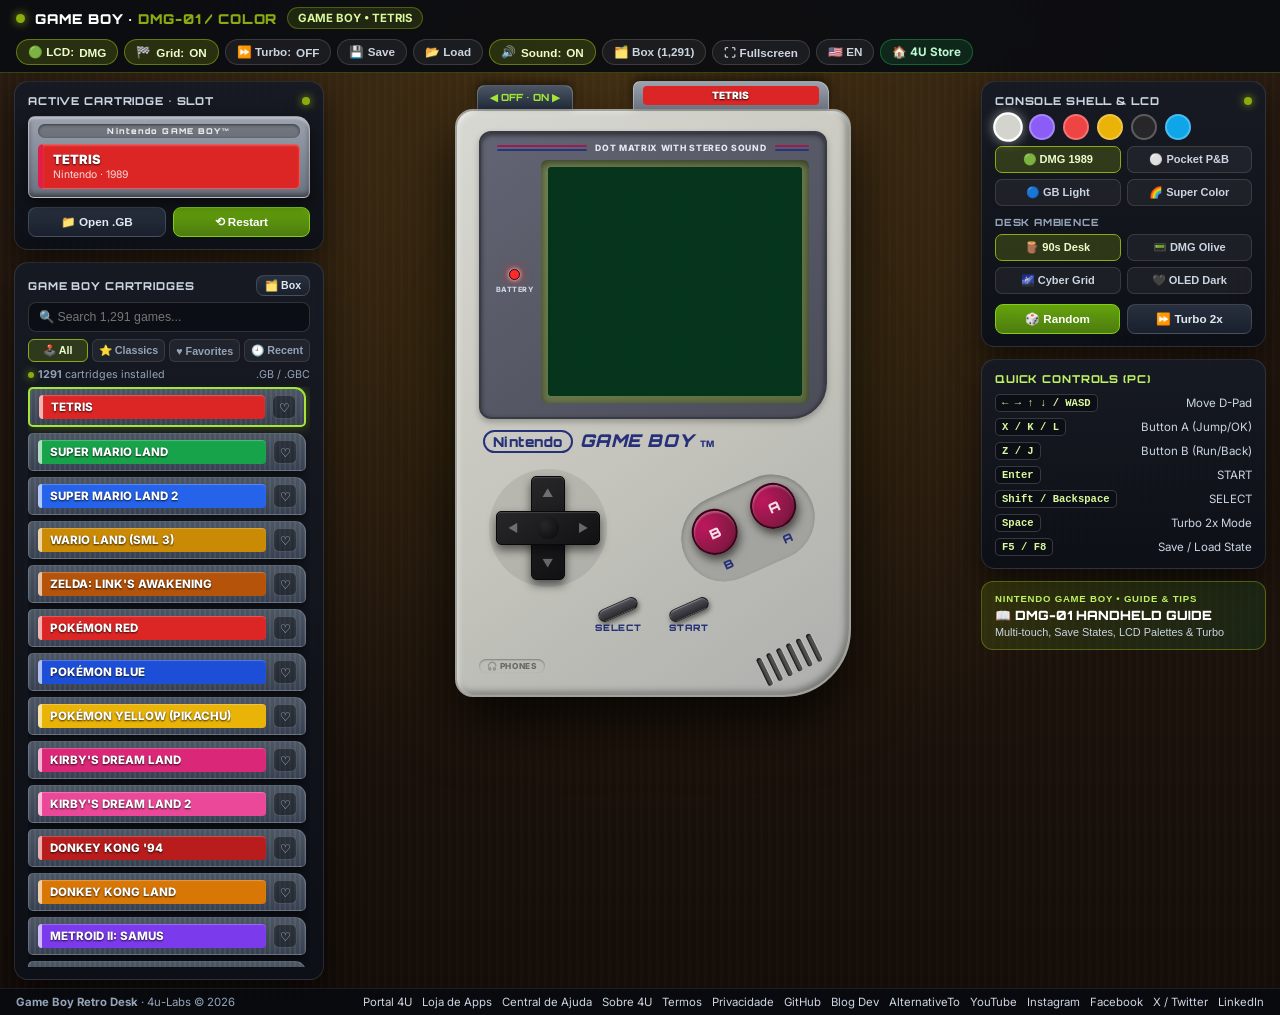
==== commit 08861290: "Fix Game Boy top deck power slider and inserted cartridge clipping overlap" ====
--- a/index.html
+++ b/index.html
@@ -13,7 +13,7 @@
   <link rel="preconnect" href="https://fonts.googleapis.com" />
   <link rel="preconnect" href="https://fonts.gstatic.com" crossorigin />
   <link href="https://fonts.googleapis.com/css2?family=Inter:wght@400;600;700;800&family=Orbitron:wght@700;800;900&family=Press+Start+2P&display=swap" rel="stylesheet" />
-  <link rel="stylesheet" href="desk.css?v=20261118a" />
+  <link rel="stylesheet" href="desk.css?v=20261118b" />
 </head>
 <body class="theme-90sdesk notranslate" translate="no">
   <div class="app-shell">
--- a/desk.css
+++ b/desk.css
@@ -489,31 +489,34 @@
 /* Top Physical Switch + Inserted Cartridge Slot */
 .gb-top-deck {
   position: relative;
-  z-index: 2;
-  width: 340px;
-  max-width: 90%;
+  z-index: 4;
+  width: 396px;
+  max-width: 100%;
   display: flex;
   align-items: flex-end;
   justify-content: space-between;
-  padding: 0 16px;
-  margin-bottom: -4px;
+  gap: 12px;
+  padding: 0 22px;
+  margin-bottom: 0;
 }
 
 .gb-power-slider {
   background: linear-gradient(180deg, #4b5563, #1f2937);
-  border: 1px solid rgba(255, 255, 255, 0.22);
+  border: 1px solid rgba(255, 255, 255, 0.24);
   border-bottom: none;
-  border-radius: 6px 6px 0 0;
-  padding: 3px 10px 5px;
+  border-radius: 8px 8px 0 0;
+  padding: 6px 12px;
   font-family: 'Orbitron', sans-serif;
-  font-size: 0.55rem;
+  font-size: 0.62rem;
+  line-height: 1.1;
   font-weight: 800;
   color: #e2e8f0;
   cursor: pointer;
-  display: flex;
+  display: inline-flex;
   align-items: center;
   gap: 5px;
-  box-shadow: 0 -3px 8px rgba(0, 0, 0, 0.45);
+  box-shadow: 0 -3px 10px rgba(0, 0, 0, 0.45);
+  white-space: nowrap;
 }
 
 .gb-power-slider.on {
@@ -521,17 +524,17 @@
 }
 
 .gb-inserted-cart-top {
-  width: 176px;
-  height: 22px;
-  border-radius: 5px 10px 0 0;
+  width: 196px;
+  height: 28px;
+  border-radius: 7px 12px 0 0;
   background: linear-gradient(180deg, #9ca3af, #6b7280);
-  border: 1px solid rgba(255, 255, 255, 0.3);
+  border: 1px solid rgba(255, 255, 255, 0.32);
   border-bottom: none;
-  padding: 3px 8px 0;
-  display: flex;
-  align-items: center;
-  justify-content: center;
-  box-shadow: 0 -4px 10px rgba(0, 0, 0, 0.5);
+  padding: 4px 9px 4px;
+  display: flex;
+  align-items: center;
+  justify-content: center;
+  box-shadow: 0 -4px 12px rgba(0, 0, 0, 0.5);
   transition: transform 0.2s cubic-bezier(0.22, 1, 0.36, 1);
 }
 
@@ -541,9 +544,10 @@
 
 .gb-inserted-cart-pill {
   width: 100%;
-  height: 14px;
-  border-radius: 3px;
-  font-size: 0.56rem;
+  height: 19px;
+  border-radius: 4px;
+  font-size: 0.63rem;
+  line-height: 1;
   font-weight: 900;
   color: #fff;
   display: flex;
@@ -552,8 +556,8 @@
   white-space: nowrap;
   overflow: hidden;
   text-overflow: ellipsis;
-  padding: 0 6px;
-  text-shadow: 0 1px 2px rgba(0, 0, 0, 0.8);
+  padding: 0 7px;
+  text-shadow: 0 1px 2px rgba(0, 0, 0, 0.85);
 }
 
 /* Main Game Boy Body */
